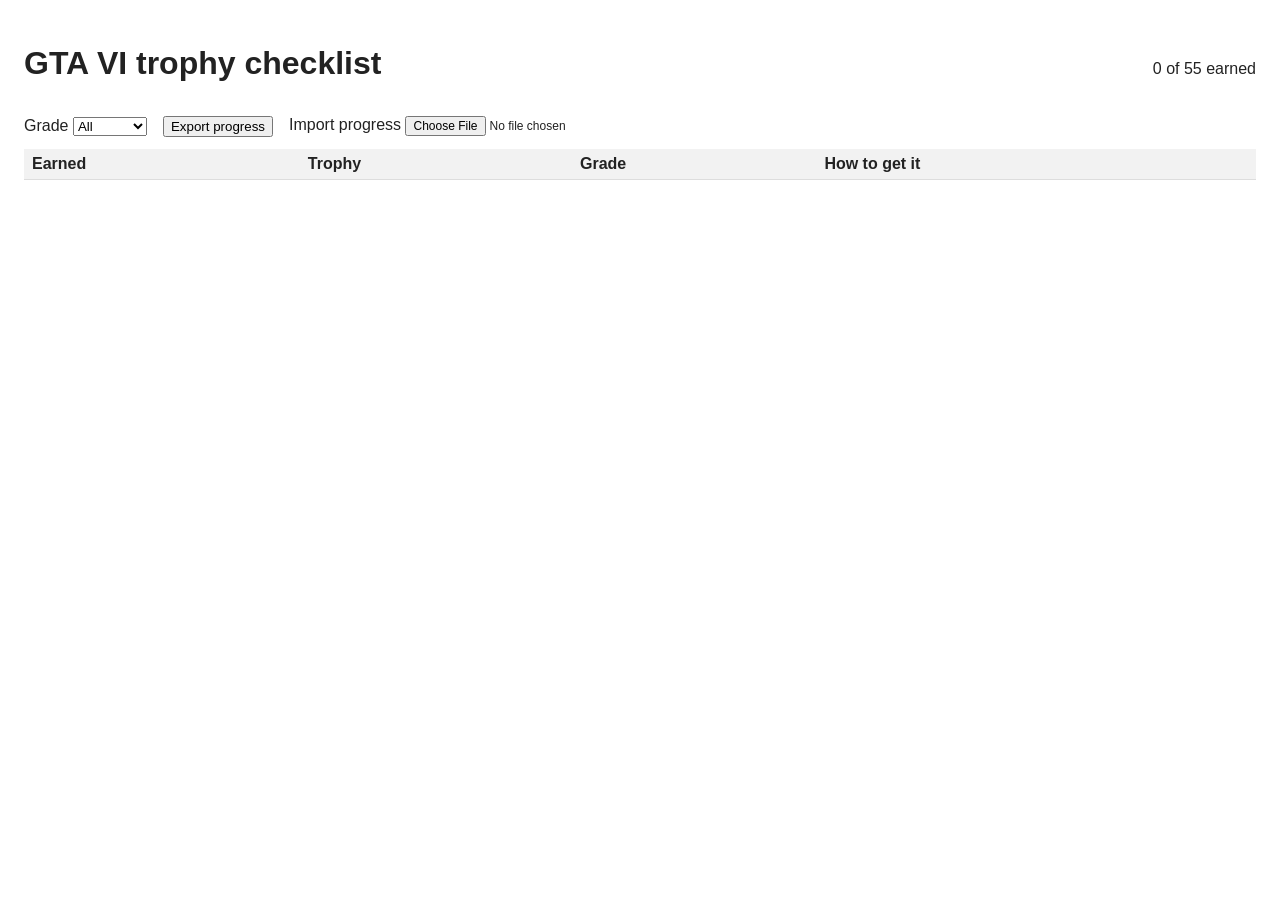
==== app/index.html @ 631aa889 "starter from kit" ====
<!doctype html>
<html lang="en">
<head>
<meta charset="utf-8">
<meta name="viewport" content="width=device-width, initial-scale=1">
<title>GTA VI trophy checklist</title>
<link rel="stylesheet" href="style.css">
</head>
<body>
<header>
  <h1>GTA VI trophy checklist</h1>
  <p id="progress">0 of 55 earned</p>
</header>
<div class="controls">
  <label>Grade <select id="grade"><option value="all">All</option><option value="platinum">Platinum</option><option value="gold">Gold</option><option value="silver">Silver</option><option value="bronze">Bronze</option></select></label>
  <button id="export" type="button">Export progress</button>
  <label class="import">Import progress <input id="import" type="file" accept="application/json"></label>
</div>
<table>
  <thead><tr><th>Earned</th><th>Trophy</th><th>Grade</th><th>How to get it</th></tr></thead>
  <tbody id="rows"></tbody>
</table>
<script type="module" src="app.js"></script>
</body>
</html>
---- app/style.css ----
body { font-family: Arial, sans-serif; margin: 24px; color: #222; }
header { display: flex; justify-content: space-between; align-items: baseline; }
.controls { display: flex; gap: 16px; margin: 12px 0; align-items: center; }
.import input { font-size: 12px; }
table { border-collapse: collapse; width: 100%; }
th, td { border-bottom: 1px solid #ddd; padding: 6px 8px; text-align: left; vertical-align: top; white-space: pre-line; }
th { background: #f2f2f2; }
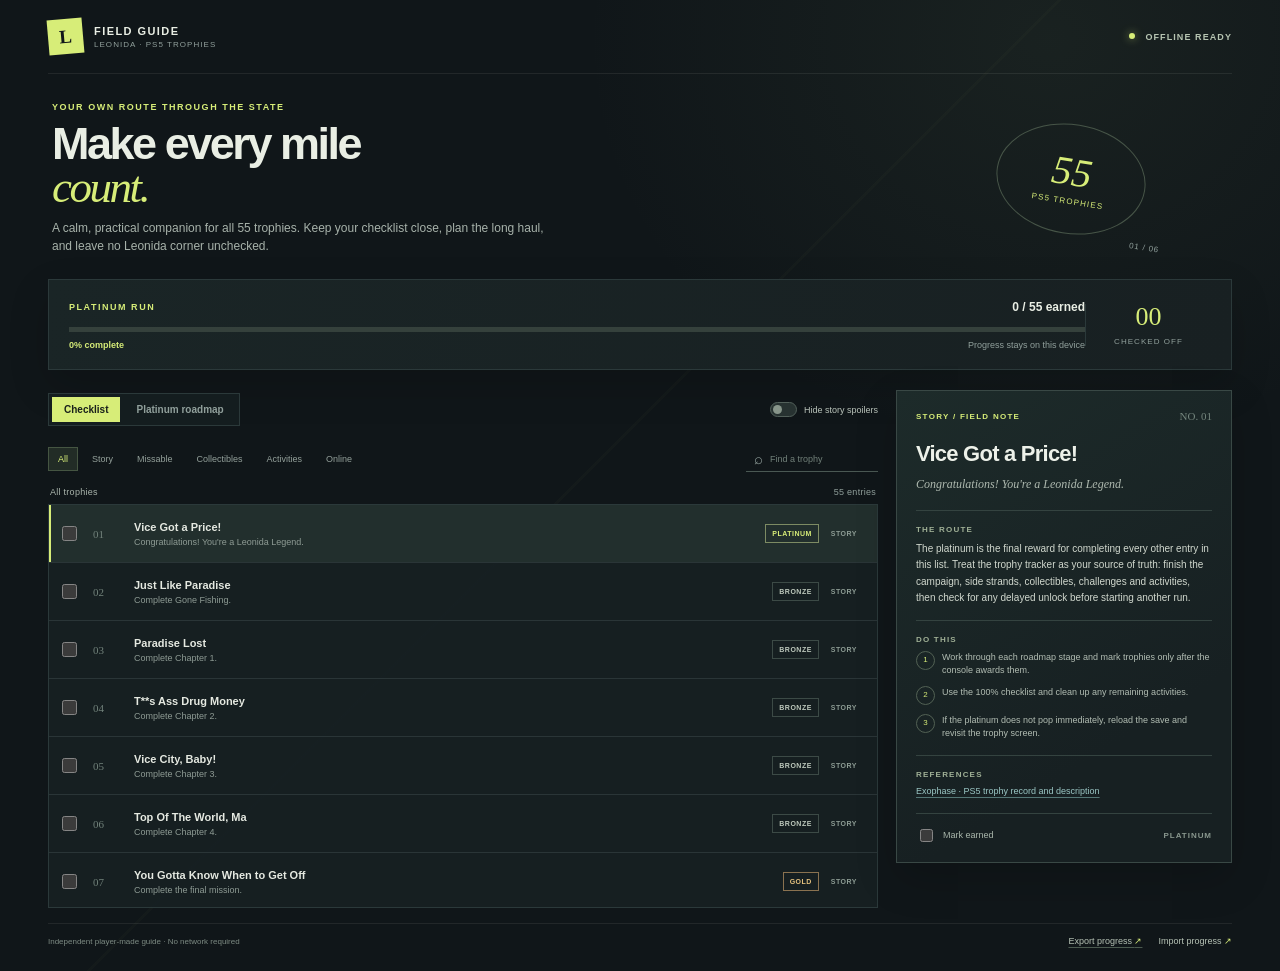
==== commit d86f01b9: "Build offline GTA VI trophy guide and tracker" ====
--- a/app/index.html
+++ b/app/index.html
@@ -1,25 +1,78 @@
 <!doctype html>
 <html lang="en">
 <head>
-<meta charset="utf-8">
-<meta name="viewport" content="width=device-width, initial-scale=1">
-<title>GTA VI trophy checklist</title>
-<link rel="stylesheet" href="style.css">
+  <meta charset="utf-8">
+  <meta name="viewport" content="width=device-width, initial-scale=1">
+  <meta name="theme-color" content="#101619">
+  <title>Leonida Field Guide | GTA VI Trophies</title>
+  <link rel="stylesheet" href="style.css">
 </head>
 <body>
-<header>
-  <h1>GTA VI trophy checklist</h1>
-  <p id="progress">0 of 55 earned</p>
-</header>
-<div class="controls">
-  <label>Grade <select id="grade"><option value="all">All</option><option value="platinum">Platinum</option><option value="gold">Gold</option><option value="silver">Silver</option><option value="bronze">Bronze</option></select></label>
-  <button id="export" type="button">Export progress</button>
-  <label class="import">Import progress <input id="import" type="file" accept="application/json"></label>
-</div>
-<table>
-  <thead><tr><th>Earned</th><th>Trophy</th><th>Grade</th><th>How to get it</th></tr></thead>
-  <tbody id="rows"></tbody>
-</table>
-<script type="module" src="app.js"></script>
+  <div class="page-shell">
+    <header class="masthead">
+      <a class="wordmark" href="./" aria-label="Leonida Field Guide home">
+        <span class="mark" aria-hidden="true">L</span>
+        <span><strong>FIELD GUIDE</strong><small>LEONIDA · PS5 TROPHIES</small></span>
+      </a>
+      <div class="offline-tag"><span></span> OFFLINE READY</div>
+    </header>
+
+    <main>
+      <section class="intro">
+        <div>
+          <p class="eyebrow">YOUR OWN ROUTE THROUGH THE STATE</p>
+          <h1>Make every mile<br><em>count.</em></h1>
+          <p class="intro-copy">A calm, practical companion for all 55 trophies. Keep your checklist close, plan the long haul, and leave no Leonida corner unchecked.</p>
+        </div>
+        <div class="intro-stamp" aria-hidden="true"><span>55</span><small>PS5 TROPHIES</small><i>01 / 06</i></div>
+      </section>
+
+      <section class="progress-card" aria-label="Trophy progress">
+        <div class="progress-copy">
+          <div class="progress-heading"><span class="eyebrow">PLATINUM RUN</span><span id="progress-label">0 / 55 earned</span></div>
+          <div class="progress-track" role="progressbar" aria-label="Trophies earned" aria-valuemin="0" aria-valuemax="55" aria-valuenow="0"><span id="progress-fill"></span></div>
+          <div class="progress-foot"><span id="progress-percent">0% complete</span><span>Progress stays on this device</span></div>
+        </div>
+        <div class="progress-emblem"><span id="earned-count">00</span><small>CHECKED OFF</small></div>
+      </section>
+
+      <section class="workspace" aria-label="Trophy guide">
+        <div class="guide-column">
+          <div class="view-bar">
+            <div class="view-switch" role="tablist" aria-label="Guide view">
+              <button id="checklist-view" class="view-button active" type="button" role="tab" aria-selected="true">Checklist</button>
+              <button id="roadmap-view" class="view-button" type="button" role="tab" aria-selected="false">Platinum roadmap</button>
+            </div>
+            <label class="spoiler-toggle"><input id="spoiler-toggle" type="checkbox"><span class="switch"></span><span>Hide story spoilers</span></label>
+          </div>
+
+          <div id="checklist-pane">
+            <div class="filter-row">
+              <div id="filter-tabs" class="filter-tabs" role="group" aria-label="Filter trophies"></div>
+              <label class="search-box"><span aria-hidden="true">⌕</span><input id="search" type="search" placeholder="Find a trophy" aria-label="Search trophies"></label>
+            </div>
+            <div class="list-meta"><span id="list-title">All trophies</span><span id="list-count">55 entries</span></div>
+            <div id="trophy-list" class="trophy-list" aria-live="polite"></div>
+          </div>
+          <div id="roadmap-pane" hidden></div>
+        </div>
+
+        <aside id="detail-panel" class="detail-panel" aria-live="polite"></aside>
+      </section>
+
+      <footer class="page-footer">
+        <span>Independent player-made guide · No network required</span>
+        <div class="data-actions">
+          <button id="export-button" class="text-button" type="button">Export progress <span aria-hidden="true">↗</span></button>
+          <label class="text-button import-button">Import progress <span aria-hidden="true">↗</span><input id="import-input" type="file" accept="application/json,.json"></label>
+        </div>
+      </footer>
+      <p id="status-message" class="status-message" role="status" aria-live="polite"></p>
+    </main>
+  </div>
+  <script src="data/trophies.js"></script>
+  <script src="store.js"></script>
+  <script src="ui.js"></script>
+  <script src="app.js"></script>
 </body>
 </html>
--- a/app/style.css
+++ b/app/style.css
@@ -1,7 +1,200 @@
-body { font-family: Arial, sans-serif; margin: 24px; color: #222; }
-header { display: flex; justify-content: space-between; align-items: baseline; }
-.controls { display: flex; gap: 16px; margin: 12px 0; align-items: center; }
-.import input { font-size: 12px; }
-table { border-collapse: collapse; width: 100%; }
-th, td { border-bottom: 1px solid #ddd; padding: 6px 8px; text-align: left; vertical-align: top; white-space: pre-line; }
-th { background: #f2f2f2; }
+@charset "UTF-8";
+:root {
+  color-scheme: dark;
+  --night: #101619;
+  --panel: #182124;
+  --panel-raised: #1d292b;
+  --line: #2b393a;
+  --muted: #91a09c;
+  --paper: #e9eee4;
+  --lime: #d7ed78;
+  --lime-dark: #9eb44e;
+  --orange: #e29b6c;
+  --blue: #9bc7c5;
+  --shadow: 0 16px 40px rgb(0 0 0 / 16%);
+  font-family: "Trebuchet MS", "Segoe UI", sans-serif;
+}
+
+* { box-sizing: border-box; }
+body {
+  margin: 0;
+  min-width: 320px;
+  background:
+    radial-gradient(ellipse at 82% 4%, rgb(101 127 92 / 11%), transparent 29rem),
+    linear-gradient(135deg, transparent 0 47%, rgb(221 237 120 / 2%) 47% 47.15%, transparent 47.15%),
+    var(--night);
+  color: var(--paper);
+  font-size: 14px;
+}
+button, input { font: inherit; }
+button { color: inherit; }
+button:focus-visible, input:focus-visible, a:focus-visible { outline: 2px solid var(--lime); outline-offset: 3px; }
+.page-shell { width: min(1184px, calc(100% - 64px)); margin: 0 auto; }
+.masthead { height: 74px; display: flex; justify-content: space-between; align-items: center; border-bottom: 1px solid rgb(233 238 228 / 8%); }
+.wordmark { display: flex; align-items: center; gap: 11px; color: var(--paper); text-decoration: none; }
+.mark { width: 35px; height: 35px; display: grid; place-items: center; color: var(--night); background: var(--lime); font: 800 19px Georgia, serif; transform: rotate(-5deg); }
+.wordmark strong, .wordmark small { display: block; letter-spacing: .13em; }
+.wordmark strong { font-size: 11px; line-height: 1.4; }
+.wordmark small { color: var(--muted); font-size: 8px; }
+.offline-tag { color: #b7c5b2; letter-spacing: .12em; font-size: 9px; font-weight: 700; }
+.offline-tag span { display: inline-block; width: 6px; height: 6px; margin: 0 7px 1px 0; border-radius: 50%; background: var(--lime); box-shadow: 0 0 9px rgb(215 237 120 / 60%); }
+
+.intro { position: relative; display: flex; align-items: center; justify-content: space-between; min-height: 172px; padding: 28px 4px 24px; overflow: hidden; }
+.eyebrow { margin: 0; color: var(--lime); font-size: 9px; font-weight: 800; letter-spacing: .17em; }
+h1 { margin: 10px 0 7px; font-size: clamp(32px, 4vw, 45px); letter-spacing: -.055em; line-height: .96; font-weight: 650; }
+h1 em { color: var(--lime); font-family: Georgia, serif; font-weight: 400; }
+.intro-copy { max-width: 510px; margin: 10px 0 0; color: #a7b2aa; font-size: 12px; line-height: 1.5; }
+.intro-stamp { display: flex; min-width: 150px; height: 110px; margin-right: 7%; flex-direction: column; justify-content: center; align-items: center; border: 1px solid #465447; border-radius: 50%; transform: rotate(9deg); color: var(--lime); }
+.intro-stamp span { font: italic 40px/1 Georgia, serif; }
+.intro-stamp small { margin-top: 5px; font-size: 8px; letter-spacing: .15em; }
+.intro-stamp i { position: absolute; right: -24px; bottom: -7px; color: var(--muted); font: normal 8px "Trebuchet MS", sans-serif; letter-spacing: .1em; }
+
+.progress-card { display: grid; grid-template-columns: 1fr 126px; align-items: center; min-height: 91px; padding: 15px 20px; border: 1px solid var(--line); background: linear-gradient(105deg, #1a2526, #182022); box-shadow: var(--shadow); }
+.progress-heading, .progress-foot { display: flex; justify-content: space-between; align-items: center; }
+.progress-heading > span:last-child { color: var(--paper); font-size: 12px; font-weight: 700; }
+.progress-track { height: 5px; margin: 13px 0 8px; background: #35413c; overflow: hidden; }
+.progress-track span { display: block; width: 0; height: 100%; background: var(--lime); transition: width .25s ease; }
+.progress-foot { color: var(--muted); font-size: 9px; }
+.progress-foot span:first-child { color: var(--lime); font-weight: 700; }
+.progress-emblem { display: flex; align-items: center; flex-direction: column; border-left: 1px solid var(--line); }
+.progress-emblem span { color: var(--lime); font: 26px/1 Georgia, serif; }
+.progress-emblem small { margin-top: 7px; color: var(--muted); font-size: 8px; letter-spacing: .13em; }
+
+.workspace { display: grid; grid-template-columns: minmax(0, 1fr) 336px; gap: 18px; margin-top: 20px; }
+.guide-column { min-width: 0; }
+.view-bar { display: flex; justify-content: space-between; align-items: center; min-height: 39px; margin-bottom: 12px; }
+.view-switch { display: flex; gap: 4px; padding: 3px; border: 1px solid var(--line); background: #141d1f; }
+.view-button { border: 0; background: transparent; padding: 7px 12px; color: var(--muted); cursor: pointer; font-size: 10px; font-weight: 700; }
+.view-button.active { background: var(--lime); color: #19201b; }
+.spoiler-toggle { display: flex; align-items: center; gap: 7px; color: #bac4bb; font-size: 9px; cursor: pointer; white-space: nowrap; }
+.spoiler-toggle input { position: absolute; opacity: 0; pointer-events: none; }
+.switch { position: relative; width: 27px; height: 15px; border: 1px solid #52605a; border-radius: 12px; background: #273231; transition: .15s ease; }
+.switch::after { position: absolute; top: 2px; left: 2px; width: 9px; height: 9px; border-radius: 50%; background: #87958a; content: ""; transition: .15s ease; }
+.spoiler-toggle input:checked + .switch { background: #55672c; border-color: var(--lime-dark); }
+.spoiler-toggle input:checked + .switch::after { left: 14px; background: var(--lime); }
+.spoiler-toggle input:focus-visible + .switch { outline: 2px solid var(--lime); outline-offset: 3px; }
+
+.filter-row { display: flex; justify-content: space-between; align-items: center; gap: 9px; min-height: 36px; }
+.filter-tabs { display: flex; flex-wrap: wrap; gap: 4px; }
+.filter-button { padding: 6px 9px; border: 1px solid transparent; background: transparent; color: #94a19b; cursor: pointer; font-size: 9px; }
+.filter-button:hover { color: var(--paper); }
+.filter-button.active { border-color: #455542; background: #222c26; color: var(--lime); }
+.search-box { display: flex; align-items: center; gap: 5px; min-width: 124px; padding: 5px 8px; border-bottom: 1px solid #4a5853; color: var(--muted); }
+.search-box > span { font-size: 15px; line-height: 1; }
+.search-box input { width: 102px; border: 0; outline: 0; background: transparent; color: var(--paper); font-size: 9px; }
+.search-box input::placeholder { color: #718079; }
+.list-meta { display: flex; justify-content: space-between; padding: 10px 2px 7px; color: #aab5ac; font-size: 9px; letter-spacing: .03em; }
+.list-meta span:last-child { color: var(--muted); }
+.trophy-list { max-height: 404px; overflow: auto; border: 1px solid var(--line); background: rgb(24 33 36 / 83%); scrollbar-color: #495c4e #182124; scrollbar-width: thin; }
+.trophy-row { display: grid; grid-template-columns: 21px 31px minmax(0, 1fr) auto; gap: 10px; align-items: center; min-height: 58px; padding: 8px 13px; border-bottom: 1px solid #2a3537; cursor: pointer; transition: background .12s; }
+.trophy-row:last-child { border-bottom: 0; }
+.trophy-row:hover, .trophy-row.selected { background: #222f2d; }
+.trophy-row.selected { box-shadow: inset 2px 0 var(--lime); }
+.earn-check { width: 15px; height: 15px; margin: 0; accent-color: var(--lime); cursor: pointer; }
+.trophy-number { color: #71817a; font: 11px Georgia, serif; }
+.trophy-copy { min-width: 0; }
+.trophy-name { display: block; overflow: hidden; color: #e5e9e1; font-size: 11px; font-weight: 700; text-overflow: ellipsis; white-space: nowrap; }
+.trophy-description { display: block; overflow: hidden; margin-top: 4px; color: #8e9b94; font-size: 9px; text-overflow: ellipsis; white-space: nowrap; }
+.row-tags { display: flex; align-items: center; gap: 5px; }
+.grade-tag, .kind-tag, .missable-tag { display: inline-flex; align-items: center; min-height: 19px; padding: 3px 6px; border: 1px solid #3c4a46; color: #bec9bd; font-size: 7px; font-weight: 800; letter-spacing: .07em; text-transform: uppercase; }
+.grade-tag.platinum { border-color: #7d8b63; color: var(--lime); }
+.grade-tag.gold { border-color: #8a7250; color: #e4c17e; }
+.grade-tag.silver { border-color: #657b7a; color: #b2d0cb; }
+.kind-tag { border-color: transparent; color: #8d9c94; }
+.missable-tag { border-color: #805c49; color: var(--orange); }
+.empty-state { padding: 35px 20px; color: var(--muted); text-align: center; font-size: 11px; }
+
+.detail-panel { align-self: start; min-height: 455px; padding: 19px 19px 17px; border: 1px solid #394845; background: linear-gradient(148deg, #1d2b2a, #172022 72%); box-shadow: var(--shadow); }
+.detail-kicker { display: flex; justify-content: space-between; align-items: center; color: var(--lime); font-size: 8px; font-weight: 800; letter-spacing: .16em; }
+.detail-id { color: #75867e; font: 11px Georgia, serif; letter-spacing: 0; }
+.detail-panel h2 { margin: 20px 0 8px; color: #edf1e9; font-size: 22px; line-height: 1.13; letter-spacing: -.035em; }
+.detail-desc { margin: 0 0 17px; color: #aeb9af; font: italic 12px/1.5 Georgia, serif; }
+.detail-divider { height: 1px; margin: 14px 0; background: #344340; }
+.detail-label { margin: 0 0 7px; color: #a0b096; font-size: 8px; font-weight: 800; letter-spacing: .15em; text-transform: uppercase; }
+.detail-guide { margin: 0; color: #d1d8ce; font-size: 10px; line-height: 1.62; }
+.detail-steps { display: grid; gap: 8px; margin: 0; padding: 0; list-style: none; counter-reset: step; }
+.detail-steps li { position: relative; min-height: 20px; padding-left: 26px; color: #b2bdb3; font-size: 9px; line-height: 1.5; counter-increment: step; }
+.detail-steps li::before { position: absolute; left: 0; top: 0; display: grid; width: 17px; height: 17px; place-items: center; border: 1px solid #526154; border-radius: 50%; color: var(--lime); content: counter(step); font-size: 8px; }
+.missable-note { margin: 12px 0 0; padding: 9px 10px; border-left: 2px solid var(--orange); background: rgb(226 155 108 / 8%); color: #d6b7a2; font-size: 9px; line-height: 1.5; }
+.source-list { display: flex; flex-wrap: wrap; gap: 6px; margin-top: 7px; }
+.source-link { color: var(--blue); font-size: 9px; text-decoration-color: #557776; text-underline-offset: 3px; }
+.source-link:hover { color: var(--lime); }
+.detail-actions { display: flex; align-items: center; justify-content: space-between; margin-top: 17px; padding-top: 12px; border-top: 1px solid #344340; }
+.detail-earned { display: flex; align-items: center; gap: 7px; color: #abb8ad; font-size: 9px; cursor: pointer; }
+.detail-earned input { accent-color: var(--lime); }
+.detail-grade { color: #89978e; font-size: 8px; font-weight: 800; letter-spacing: .12em; text-transform: uppercase; }
+.detail-empty { display: flex; min-height: 405px; flex-direction: column; justify-content: center; color: var(--muted); }
+.detail-empty .detail-kicker { color: var(--lime); }
+.detail-empty strong { margin-top: 17px; color: var(--paper); font: 22px Georgia, serif; }
+.detail-empty p { max-width: 240px; font-size: 10px; line-height: 1.6; }
+
+.roadmap { display: grid; gap: 9px; max-height: 481px; overflow: auto; padding-right: 3px; scrollbar-color: #495c4e #182124; scrollbar-width: thin; }
+.roadmap-intro { margin: 1px 0 6px; color: #a7b2aa; font-size: 10px; line-height: 1.5; }
+.roadmap-watch { display: flex; flex-wrap: wrap; align-items: center; gap: 5px; margin-bottom: 5px; padding: 8px; border: 1px solid #6d5947; background: rgb(226 155 108 / 5%); }
+.roadmap-watch .detail-label { width: 100%; margin-bottom: 1px; color: var(--orange); }
+.watch-chip { padding: 4px 6px; border: 1px solid #725b49; background: #282724; color: #dfb394; cursor: pointer; font-size: 7px; }
+.watch-chip:hover { border-color: var(--orange); }
+.stage-card { border: 1px solid var(--line); background: rgb(24 33 36 / 83%); }
+.stage-head { display: grid; grid-template-columns: 35px minmax(0, 1fr) auto; gap: 10px; align-items: center; padding: 11px 12px; }
+.stage-number { display: grid; width: 31px; height: 31px; place-items: center; border: 1px solid #53634f; border-radius: 50%; color: var(--lime); font: 13px Georgia, serif; }
+.stage-title { margin: 0; color: #e5e9e1; font-size: 11px; }
+.stage-caption { margin: 4px 0 0; color: #8e9b94; font-size: 9px; }
+.stage-count { color: var(--muted); font-size: 8px; white-space: nowrap; }
+.stage-trophies { display: grid; grid-template-columns: repeat(2, minmax(0, 1fr)); gap: 5px; padding: 0 12px 12px 57px; }
+.stage-chip { display: flex; min-width: 0; align-items: center; gap: 6px; padding: 6px 7px; border: 1px solid #34413d; background: #1b2525; color: #bdc8be; text-align: left; cursor: pointer; }
+.stage-chip:hover { border-color: #657854; }
+.stage-chip span:first-child { color: #73847b; font: 9px Georgia, serif; }
+.stage-chip strong { overflow: hidden; flex: 1; font-size: 8px; text-overflow: ellipsis; white-space: nowrap; }
+.stage-chip .missable-tag { flex: 0 0 auto; min-height: 15px; padding: 2px 4px; font-size: 6px; }
+.stage-warning { padding: 0 12px 10px 57px; color: var(--orange); font-size: 8px; }
+
+.page-footer { display: flex; justify-content: space-between; align-items: center; margin: 15px 0 25px; padding-top: 12px; border-top: 1px solid rgb(233 238 228 / 8%); color: #7d8b83; font-size: 8px; }
+.data-actions { display: flex; gap: 16px; }
+.text-button { padding: 0; border: 0; background: transparent; color: #b6c2b5; cursor: pointer; font-size: 9px; text-decoration: underline; text-decoration-color: #4b5a50; text-underline-offset: 3px; }
+.text-button span { color: var(--lime); }
+.import-button { position: relative; overflow: hidden; }
+.import-button input { position: absolute; inset: 0; opacity: 0; cursor: pointer; }
+.status-message { position: fixed; right: 20px; bottom: 17px; max-width: 350px; margin: 0; padding: 10px 13px; border: 1px solid #647c50; background: #202c24; color: var(--paper); font-size: 10px; opacity: 0; pointer-events: none; transform: translateY(8px); transition: .2s ease; }
+.status-message.visible { opacity: 1; transform: translateY(0); }
+body.guide-focus .page-shell { width: min(940px, calc(100% - 64px)); }
+body.guide-focus .intro, body.guide-focus .progress-card, body.guide-focus .page-footer { display: none; }
+body.guide-focus .workspace { grid-template-columns: minmax(0, 1fr); margin-top: 20px; }
+body.guide-focus .view-bar { margin-bottom: 12px; }
+body.guide-focus .detail-panel { min-height: 0; }
+
+@media (max-width: 980px) {
+  .page-shell { width: min(100% - 36px, 780px); }
+  .workspace { grid-template-columns: minmax(0, 1fr) 290px; gap: 12px; }
+  .row-tags .kind-tag { display: none; }
+  .stage-trophies { grid-template-columns: 1fr; }
+}
+@media (max-width: 720px) {
+  .page-shell { width: calc(100% - 28px); }
+  .masthead { height: 62px; }
+  .intro { min-height: 157px; }
+  .intro-stamp { min-width: 98px; height: 92px; margin-right: 3px; }
+  .intro-stamp span { font-size: 31px; }
+  .intro-copy { max-width: 400px; padding-right: 8px; }
+  .workspace { grid-template-columns: 1fr; }
+  .detail-panel { min-height: initial; }
+  .detail-empty { min-height: 190px; }
+  .trophy-list { max-height: 480px; }
+  .roadmap { max-height: none; }
+  body.guide-focus .page-shell { width: calc(100% - 28px); }
+}
+@media (max-width: 460px) {
+  .intro-stamp { display: none; }
+  .view-bar { align-items: flex-start; }
+  .view-button { padding: 7px 9px; }
+  .spoiler-toggle { margin-top: 5px; }
+  .filter-row { align-items: flex-start; flex-direction: column; }
+  .filter-tabs { gap: 2px; }
+  .filter-button { padding: 6px 7px; }
+  .search-box { align-self: stretch; }
+  .search-box input { width: 100%; }
+  .row-tags .grade-tag { display: none; }
+  .trophy-row { grid-template-columns: 18px 22px minmax(0, 1fr) auto; gap: 7px; padding-inline: 8px; }
+  .page-footer { align-items: flex-start; flex-direction: column; gap: 10px; }
+  .stage-trophies { padding-left: 12px; }
+  .stage-warning { padding-left: 12px; }
+}
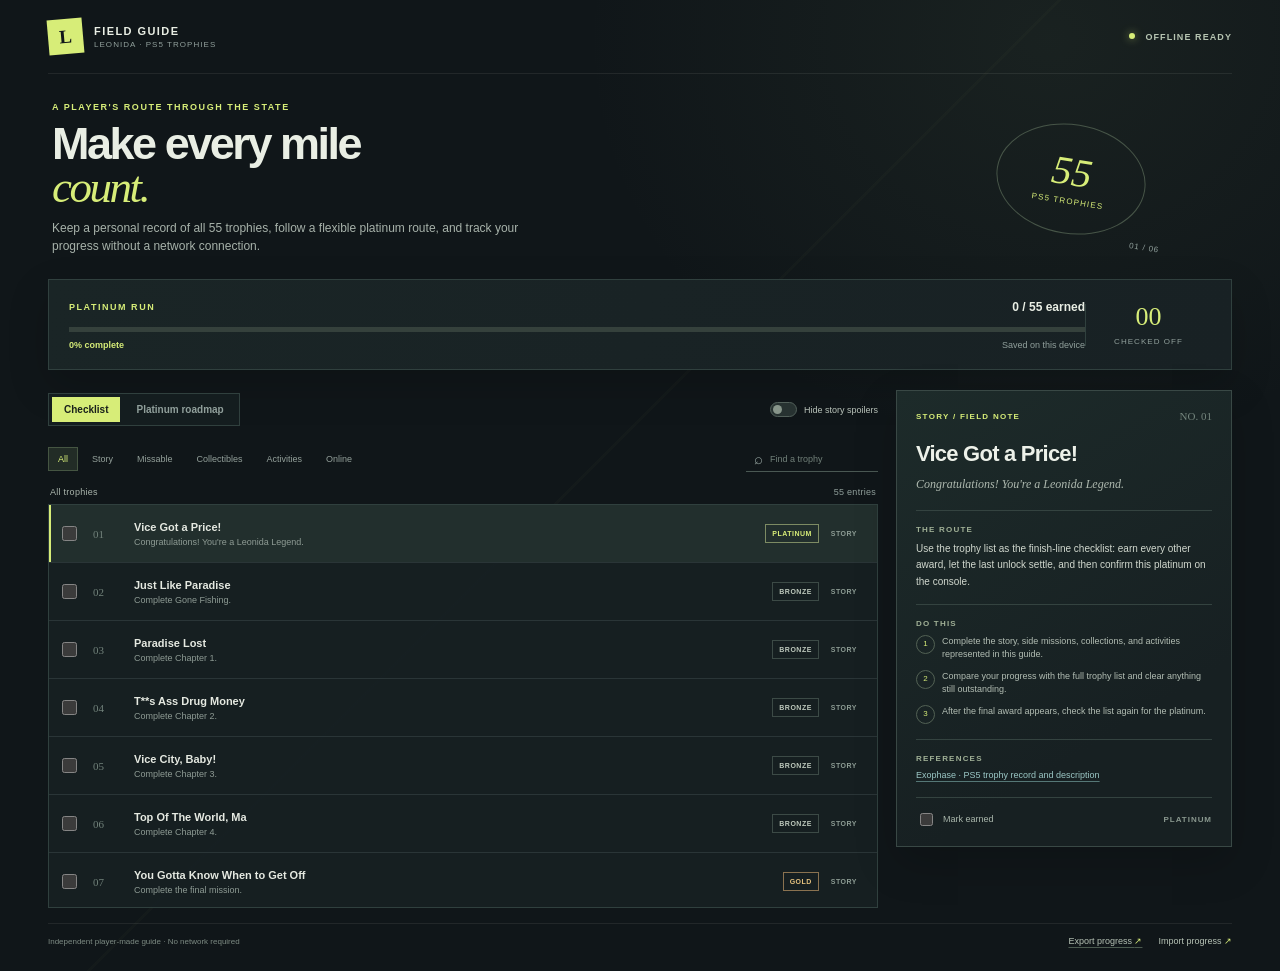
==== commit 8788478a: "Rewrite GTA VI trophy guide entry Co-authored-by: Copilot <223556219+Copilot@users.noreply.github.co" ====
--- a/app/index.html
+++ b/app/index.html
@@ -1,78 +1,79 @@
 <!doctype html>
 <html lang="en">
-<head>
-  <meta charset="utf-8">
-  <meta name="viewport" content="width=device-width, initial-scale=1">
-  <meta name="theme-color" content="#101619">
-  <title>Leonida Field Guide | GTA VI Trophies</title>
-  <link rel="stylesheet" href="style.css">
-</head>
-<body>
-  <div class="page-shell">
-    <header class="masthead">
-      <a class="wordmark" href="./" aria-label="Leonida Field Guide home">
-        <span class="mark" aria-hidden="true">L</span>
-        <span><strong>FIELD GUIDE</strong><small>LEONIDA · PS5 TROPHIES</small></span>
-      </a>
-      <div class="offline-tag"><span></span> OFFLINE READY</div>
-    </header>
+  <head>
+    <meta charset="utf-8">
+    <meta name="viewport" content="width=device-width, initial-scale=1">
+    <meta name="theme-color" content="#101619">
+    <meta name="description" content="An offline checklist and platinum roadmap for the Grand Theft Auto VI PS5 trophies.">
+    <title>Leonida Field Guide | GTA VI Trophies</title>
+    <link rel="stylesheet" href="style.css">
+  </head>
+  <body>
+    <div class="page-shell">
+      <header class="masthead">
+        <a class="wordmark" href="./" aria-label="Leonida Field Guide home">
+          <span class="mark" aria-hidden="true">L</span>
+          <span><strong>FIELD GUIDE</strong><small>LEONIDA · PS5 TROPHIES</small></span>
+        </a>
+        <div class="offline-tag"><span aria-hidden="true"></span> OFFLINE READY</div>
+      </header>
 
-    <main>
-      <section class="intro">
-        <div>
-          <p class="eyebrow">YOUR OWN ROUTE THROUGH THE STATE</p>
-          <h1>Make every mile<br><em>count.</em></h1>
-          <p class="intro-copy">A calm, practical companion for all 55 trophies. Keep your checklist close, plan the long haul, and leave no Leonida corner unchecked.</p>
-        </div>
-        <div class="intro-stamp" aria-hidden="true"><span>55</span><small>PS5 TROPHIES</small><i>01 / 06</i></div>
-      </section>
+      <main>
+        <section class="intro" aria-labelledby="page-title">
+          <div>
+            <p class="eyebrow">A PLAYER'S ROUTE THROUGH THE STATE</p>
+            <h1 id="page-title">Make every mile<br><em>count.</em></h1>
+            <p class="intro-copy">Keep a personal record of all 55 trophies, follow a flexible platinum route, and track your progress without a network connection.</p>
+          </div>
+          <div class="intro-stamp" aria-hidden="true"><span>55</span><small>PS5 TROPHIES</small><i>01 / 06</i></div>
+        </section>
 
-      <section class="progress-card" aria-label="Trophy progress">
-        <div class="progress-copy">
-          <div class="progress-heading"><span class="eyebrow">PLATINUM RUN</span><span id="progress-label">0 / 55 earned</span></div>
-          <div class="progress-track" role="progressbar" aria-label="Trophies earned" aria-valuemin="0" aria-valuemax="55" aria-valuenow="0"><span id="progress-fill"></span></div>
-          <div class="progress-foot"><span id="progress-percent">0% complete</span><span>Progress stays on this device</span></div>
-        </div>
-        <div class="progress-emblem"><span id="earned-count">00</span><small>CHECKED OFF</small></div>
-      </section>
+        <section class="progress-card" aria-label="Trophy progress">
+          <div class="progress-copy">
+            <div class="progress-heading"><span class="eyebrow">PLATINUM RUN</span><span id="progress-label">0 / 55 earned</span></div>
+            <div class="progress-track" role="progressbar" aria-label="Trophies earned" aria-valuemin="0" aria-valuemax="55" aria-valuenow="0"><span id="progress-fill"></span></div>
+            <div class="progress-foot"><span id="progress-percent">0% complete</span><span>Saved on this device</span></div>
+          </div>
+          <div class="progress-emblem"><span id="earned-count">00</span><small>CHECKED OFF</small></div>
+        </section>
 
-      <section class="workspace" aria-label="Trophy guide">
-        <div class="guide-column">
-          <div class="view-bar">
-            <div class="view-switch" role="tablist" aria-label="Guide view">
-              <button id="checklist-view" class="view-button active" type="button" role="tab" aria-selected="true">Checklist</button>
-              <button id="roadmap-view" class="view-button" type="button" role="tab" aria-selected="false">Platinum roadmap</button>
+        <section class="workspace" aria-label="Trophy guide">
+          <div class="guide-column">
+            <div class="view-bar">
+              <div class="view-switch" role="tablist" aria-label="Guide view">
+                <button id="checklist-view" class="view-button active" type="button" role="tab" aria-selected="true">Checklist</button>
+                <button id="roadmap-view" class="view-button" type="button" role="tab" aria-selected="false">Platinum roadmap</button>
+              </div>
+              <label class="spoiler-toggle"><input id="spoiler-toggle" type="checkbox"><span class="switch" aria-hidden="true"></span><span>Hide story spoilers</span></label>
             </div>
-            <label class="spoiler-toggle"><input id="spoiler-toggle" type="checkbox"><span class="switch"></span><span>Hide story spoilers</span></label>
+
+            <div id="checklist-pane">
+              <div class="filter-row">
+                <div id="filter-tabs" class="filter-tabs" role="group" aria-label="Filter trophies"></div>
+                <label class="search-box"><span aria-hidden="true">⌕</span><input id="search" type="search" placeholder="Find a trophy" aria-label="Search trophies"></label>
+              </div>
+              <div class="list-meta"><span id="list-title">All trophies</span><span id="list-count">55 entries</span></div>
+              <div id="trophy-list" class="trophy-list" aria-live="polite"></div>
+            </div>
+            <div id="roadmap-pane" hidden></div>
           </div>
 
-          <div id="checklist-pane">
-            <div class="filter-row">
-              <div id="filter-tabs" class="filter-tabs" role="group" aria-label="Filter trophies"></div>
-              <label class="search-box"><span aria-hidden="true">⌕</span><input id="search" type="search" placeholder="Find a trophy" aria-label="Search trophies"></label>
-            </div>
-            <div class="list-meta"><span id="list-title">All trophies</span><span id="list-count">55 entries</span></div>
-            <div id="trophy-list" class="trophy-list" aria-live="polite"></div>
+          <aside id="detail-panel" class="detail-panel" aria-live="polite"></aside>
+        </section>
+
+        <footer class="page-footer">
+          <span>Independent player-made guide · No network required</span>
+          <div class="data-actions">
+            <button id="export-button" class="text-button" type="button">Export progress <span aria-hidden="true">↗</span></button>
+            <label class="text-button import-button">Import progress <span aria-hidden="true">↗</span><input id="import-input" type="file" accept="application/json,.json"></label>
           </div>
-          <div id="roadmap-pane" hidden></div>
-        </div>
-
-        <aside id="detail-panel" class="detail-panel" aria-live="polite"></aside>
-      </section>
-
-      <footer class="page-footer">
-        <span>Independent player-made guide · No network required</span>
-        <div class="data-actions">
-          <button id="export-button" class="text-button" type="button">Export progress <span aria-hidden="true">↗</span></button>
-          <label class="text-button import-button">Import progress <span aria-hidden="true">↗</span><input id="import-input" type="file" accept="application/json,.json"></label>
-        </div>
-      </footer>
-      <p id="status-message" class="status-message" role="status" aria-live="polite"></p>
-    </main>
-  </div>
-  <script src="data/trophies.js"></script>
-  <script src="store.js"></script>
-  <script src="ui.js"></script>
-  <script src="app.js"></script>
-</body>
+        </footer>
+        <p id="status-message" class="status-message" role="status" aria-live="polite"></p>
+      </main>
+    </div>
+    <script src="data/trophies.js"></script>
+    <script src="store.js"></script>
+    <script src="ui.js"></script>
+    <script src="app.js"></script>
+  </body>
 </html>
--- a/app/style.css
+++ b/app/style.css
@@ -1,160 +1,167 @@
 @charset "UTF-8";
+
 :root {
   color-scheme: dark;
-  --night: #101619;
-  --panel: #182124;
-  --panel-raised: #1d292b;
-  --line: #2b393a;
+  --ink: #101619;
+  --surface: #182124;
+  --surface-hi: #202b2b;
+  --stroke: #30403e;
   --muted: #91a09c;
-  --paper: #e9eee4;
-  --lime: #d7ed78;
-  --lime-dark: #9eb44e;
-  --orange: #e29b6c;
-  --blue: #9bc7c5;
-  --shadow: 0 16px 40px rgb(0 0 0 / 16%);
+  --text: #e9eee4;
+  --acid: #d7ed78;
+  --amber: #e29b6c;
+  --ice: #9bc7c5;
+  --depth: 0 16px 40px rgb(0 0 0 / 17%);
   font-family: "Trebuchet MS", "Segoe UI", sans-serif;
 }
 
 * { box-sizing: border-box; }
 body {
+  min-width: 320px;
   margin: 0;
-  min-width: 320px;
+  color: var(--text);
   background:
     radial-gradient(ellipse at 82% 4%, rgb(101 127 92 / 11%), transparent 29rem),
     linear-gradient(135deg, transparent 0 47%, rgb(221 237 120 / 2%) 47% 47.15%, transparent 47.15%),
-    var(--night);
-  color: var(--paper);
+    var(--ink);
   font-size: 14px;
 }
 button, input { font: inherit; }
 button { color: inherit; }
-button:focus-visible, input:focus-visible, a:focus-visible { outline: 2px solid var(--lime); outline-offset: 3px; }
+button:focus-visible, input:focus-visible, a:focus-visible { outline: 2px solid var(--acid); outline-offset: 3px; }
 .page-shell { width: min(1184px, calc(100% - 64px)); margin: 0 auto; }
-.masthead { height: 74px; display: flex; justify-content: space-between; align-items: center; border-bottom: 1px solid rgb(233 238 228 / 8%); }
-.wordmark { display: flex; align-items: center; gap: 11px; color: var(--paper); text-decoration: none; }
-.mark { width: 35px; height: 35px; display: grid; place-items: center; color: var(--night); background: var(--lime); font: 800 19px Georgia, serif; transform: rotate(-5deg); }
+
+.masthead {
+  height: 74px;
+  display: flex;
+  align-items: center;
+  justify-content: space-between;
+  border-bottom: 1px solid rgb(233 238 228 / 8%);
+}
+.wordmark { display: flex; align-items: center; gap: 11px; color: var(--text); text-decoration: none; }
+.mark { width: 35px; height: 35px; display: grid; place-items: center; color: var(--ink); background: var(--acid); font: 800 19px Georgia, serif; transform: rotate(-5deg); }
 .wordmark strong, .wordmark small { display: block; letter-spacing: .13em; }
 .wordmark strong { font-size: 11px; line-height: 1.4; }
 .wordmark small { color: var(--muted); font-size: 8px; }
-.offline-tag { color: #b7c5b2; letter-spacing: .12em; font-size: 9px; font-weight: 700; }
-.offline-tag span { display: inline-block; width: 6px; height: 6px; margin: 0 7px 1px 0; border-radius: 50%; background: var(--lime); box-shadow: 0 0 9px rgb(215 237 120 / 60%); }
-
-.intro { position: relative; display: flex; align-items: center; justify-content: space-between; min-height: 172px; padding: 28px 4px 24px; overflow: hidden; }
-.eyebrow { margin: 0; color: var(--lime); font-size: 9px; font-weight: 800; letter-spacing: .17em; }
-h1 { margin: 10px 0 7px; font-size: clamp(32px, 4vw, 45px); letter-spacing: -.055em; line-height: .96; font-weight: 650; }
-h1 em { color: var(--lime); font-family: Georgia, serif; font-weight: 400; }
+.offline-tag { color: #b7c5b2; font-size: 9px; font-weight: 700; letter-spacing: .12em; }
+.offline-tag span { display: inline-block; width: 6px; height: 6px; margin: 0 7px 1px 0; border-radius: 50%; background: var(--acid); box-shadow: 0 0 9px rgb(215 237 120 / 60%); }
+
+.intro { min-height: 172px; display: flex; align-items: center; justify-content: space-between; padding: 28px 4px 24px; overflow: hidden; }
+.eyebrow { margin: 0; color: var(--acid); font-size: 9px; font-weight: 800; letter-spacing: .17em; }
+h1 { margin: 10px 0 7px; font-size: clamp(32px, 4vw, 45px); font-weight: 650; letter-spacing: -.055em; line-height: .96; }
+h1 em { color: var(--acid); font-family: Georgia, serif; font-weight: 400; }
 .intro-copy { max-width: 510px; margin: 10px 0 0; color: #a7b2aa; font-size: 12px; line-height: 1.5; }
-.intro-stamp { display: flex; min-width: 150px; height: 110px; margin-right: 7%; flex-direction: column; justify-content: center; align-items: center; border: 1px solid #465447; border-radius: 50%; transform: rotate(9deg); color: var(--lime); }
+.intro-stamp { position: relative; min-width: 150px; height: 110px; margin-right: 7%; display: flex; flex-direction: column; align-items: center; justify-content: center; border: 1px solid #465447; border-radius: 50%; color: var(--acid); transform: rotate(9deg); }
 .intro-stamp span { font: italic 40px/1 Georgia, serif; }
 .intro-stamp small { margin-top: 5px; font-size: 8px; letter-spacing: .15em; }
 .intro-stamp i { position: absolute; right: -24px; bottom: -7px; color: var(--muted); font: normal 8px "Trebuchet MS", sans-serif; letter-spacing: .1em; }
 
-.progress-card { display: grid; grid-template-columns: 1fr 126px; align-items: center; min-height: 91px; padding: 15px 20px; border: 1px solid var(--line); background: linear-gradient(105deg, #1a2526, #182022); box-shadow: var(--shadow); }
-.progress-heading, .progress-foot { display: flex; justify-content: space-between; align-items: center; }
-.progress-heading > span:last-child { color: var(--paper); font-size: 12px; font-weight: 700; }
-.progress-track { height: 5px; margin: 13px 0 8px; background: #35413c; overflow: hidden; }
-.progress-track span { display: block; width: 0; height: 100%; background: var(--lime); transition: width .25s ease; }
+.progress-card { min-height: 91px; display: grid; grid-template-columns: 1fr 126px; align-items: center; padding: 15px 20px; border: 1px solid var(--stroke); background: linear-gradient(105deg, #1a2526, var(--surface)); box-shadow: var(--depth); }
+.progress-heading, .progress-foot { display: flex; align-items: center; justify-content: space-between; }
+.progress-heading > span:last-child { color: var(--text); font-size: 12px; font-weight: 700; }
+.progress-track { height: 5px; margin: 13px 0 8px; overflow: hidden; background: #35413c; }
+.progress-track span { width: 0; height: 100%; display: block; background: var(--acid); transition: width .25s ease; }
 .progress-foot { color: var(--muted); font-size: 9px; }
-.progress-foot span:first-child { color: var(--lime); font-weight: 700; }
-.progress-emblem { display: flex; align-items: center; flex-direction: column; border-left: 1px solid var(--line); }
-.progress-emblem span { color: var(--lime); font: 26px/1 Georgia, serif; }
+.progress-foot span:first-child { color: var(--acid); font-weight: 700; }
+.progress-emblem { display: flex; align-items: center; flex-direction: column; border-left: 1px solid var(--stroke); }
+.progress-emblem span { color: var(--acid); font: 26px/1 Georgia, serif; }
 .progress-emblem small { margin-top: 7px; color: var(--muted); font-size: 8px; letter-spacing: .13em; }
 
 .workspace { display: grid; grid-template-columns: minmax(0, 1fr) 336px; gap: 18px; margin-top: 20px; }
 .guide-column { min-width: 0; }
-.view-bar { display: flex; justify-content: space-between; align-items: center; min-height: 39px; margin-bottom: 12px; }
-.view-switch { display: flex; gap: 4px; padding: 3px; border: 1px solid var(--line); background: #141d1f; }
-.view-button { border: 0; background: transparent; padding: 7px 12px; color: var(--muted); cursor: pointer; font-size: 10px; font-weight: 700; }
-.view-button.active { background: var(--lime); color: #19201b; }
-.spoiler-toggle { display: flex; align-items: center; gap: 7px; color: #bac4bb; font-size: 9px; cursor: pointer; white-space: nowrap; }
+.view-bar { min-height: 39px; display: flex; align-items: center; justify-content: space-between; margin-bottom: 12px; }
+.view-switch { display: flex; gap: 4px; padding: 3px; border: 1px solid var(--stroke); background: #141d1f; }
+.view-button { padding: 7px 12px; border: 0; background: transparent; color: var(--muted); cursor: pointer; font-size: 10px; font-weight: 700; }
+.view-button.active { background: var(--acid); color: #19201b; }
+.spoiler-toggle { display: flex; align-items: center; gap: 7px; color: #bac4bb; cursor: pointer; font-size: 9px; white-space: nowrap; }
 .spoiler-toggle input { position: absolute; opacity: 0; pointer-events: none; }
 .switch { position: relative; width: 27px; height: 15px; border: 1px solid #52605a; border-radius: 12px; background: #273231; transition: .15s ease; }
 .switch::after { position: absolute; top: 2px; left: 2px; width: 9px; height: 9px; border-radius: 50%; background: #87958a; content: ""; transition: .15s ease; }
-.spoiler-toggle input:checked + .switch { background: #55672c; border-color: var(--lime-dark); }
-.spoiler-toggle input:checked + .switch::after { left: 14px; background: var(--lime); }
-.spoiler-toggle input:focus-visible + .switch { outline: 2px solid var(--lime); outline-offset: 3px; }
-
-.filter-row { display: flex; justify-content: space-between; align-items: center; gap: 9px; min-height: 36px; }
+.spoiler-toggle input:checked + .switch { border-color: #9eb44e; background: #55672c; }
+.spoiler-toggle input:checked + .switch::after { left: 14px; background: var(--acid); }
+.spoiler-toggle input:focus-visible + .switch { outline: 2px solid var(--acid); outline-offset: 3px; }
+
+.filter-row { min-height: 36px; display: flex; align-items: center; justify-content: space-between; gap: 9px; }
 .filter-tabs { display: flex; flex-wrap: wrap; gap: 4px; }
 .filter-button { padding: 6px 9px; border: 1px solid transparent; background: transparent; color: #94a19b; cursor: pointer; font-size: 9px; }
-.filter-button:hover { color: var(--paper); }
-.filter-button.active { border-color: #455542; background: #222c26; color: var(--lime); }
-.search-box { display: flex; align-items: center; gap: 5px; min-width: 124px; padding: 5px 8px; border-bottom: 1px solid #4a5853; color: var(--muted); }
+.filter-button:hover { color: var(--text); }
+.filter-button.active { border-color: #455542; background: #222c26; color: var(--acid); }
+.search-box { min-width: 124px; display: flex; align-items: center; gap: 5px; padding: 5px 8px; border-bottom: 1px solid #4a5853; color: var(--muted); }
 .search-box > span { font-size: 15px; line-height: 1; }
-.search-box input { width: 102px; border: 0; outline: 0; background: transparent; color: var(--paper); font-size: 9px; }
+.search-box input { width: 102px; border: 0; outline: 0; background: transparent; color: var(--text); font-size: 9px; }
 .search-box input::placeholder { color: #718079; }
 .list-meta { display: flex; justify-content: space-between; padding: 10px 2px 7px; color: #aab5ac; font-size: 9px; letter-spacing: .03em; }
 .list-meta span:last-child { color: var(--muted); }
-.trophy-list { max-height: 404px; overflow: auto; border: 1px solid var(--line); background: rgb(24 33 36 / 83%); scrollbar-color: #495c4e #182124; scrollbar-width: thin; }
-.trophy-row { display: grid; grid-template-columns: 21px 31px minmax(0, 1fr) auto; gap: 10px; align-items: center; min-height: 58px; padding: 8px 13px; border-bottom: 1px solid #2a3537; cursor: pointer; transition: background .12s; }
+.trophy-list { max-height: 404px; overflow: auto; border: 1px solid var(--stroke); background: rgb(24 33 36 / 83%); scrollbar-color: #495c4e #182124; scrollbar-width: thin; }
+.trophy-row { min-height: 58px; display: grid; grid-template-columns: 21px 31px minmax(0, 1fr) auto; align-items: center; gap: 10px; padding: 8px 13px; border-bottom: 1px solid #2a3537; cursor: pointer; transition: background .12s; }
 .trophy-row:last-child { border-bottom: 0; }
 .trophy-row:hover, .trophy-row.selected { background: #222f2d; }
-.trophy-row.selected { box-shadow: inset 2px 0 var(--lime); }
-.earn-check { width: 15px; height: 15px; margin: 0; accent-color: var(--lime); cursor: pointer; }
+.trophy-row.selected { box-shadow: inset 2px 0 var(--acid); }
+.earn-check { width: 15px; height: 15px; margin: 0; accent-color: var(--acid); cursor: pointer; }
 .trophy-number { color: #71817a; font: 11px Georgia, serif; }
 .trophy-copy { min-width: 0; }
 .trophy-name { display: block; overflow: hidden; color: #e5e9e1; font-size: 11px; font-weight: 700; text-overflow: ellipsis; white-space: nowrap; }
 .trophy-description { display: block; overflow: hidden; margin-top: 4px; color: #8e9b94; font-size: 9px; text-overflow: ellipsis; white-space: nowrap; }
 .row-tags { display: flex; align-items: center; gap: 5px; }
-.grade-tag, .kind-tag, .missable-tag { display: inline-flex; align-items: center; min-height: 19px; padding: 3px 6px; border: 1px solid #3c4a46; color: #bec9bd; font-size: 7px; font-weight: 800; letter-spacing: .07em; text-transform: uppercase; }
-.grade-tag.platinum { border-color: #7d8b63; color: var(--lime); }
+.grade-tag, .kind-tag, .missable-tag { min-height: 19px; display: inline-flex; align-items: center; padding: 3px 6px; border: 1px solid #3c4a46; color: #bec9bd; font-size: 7px; font-weight: 800; letter-spacing: .07em; text-transform: uppercase; }
+.grade-tag.platinum { border-color: #7d8b63; color: var(--acid); }
 .grade-tag.gold { border-color: #8a7250; color: #e4c17e; }
 .grade-tag.silver { border-color: #657b7a; color: #b2d0cb; }
 .kind-tag { border-color: transparent; color: #8d9c94; }
-.missable-tag { border-color: #805c49; color: var(--orange); }
+.missable-tag { border-color: #805c49; color: var(--amber); }
 .empty-state { padding: 35px 20px; color: var(--muted); text-align: center; font-size: 11px; }
 
-.detail-panel { align-self: start; min-height: 455px; padding: 19px 19px 17px; border: 1px solid #394845; background: linear-gradient(148deg, #1d2b2a, #172022 72%); box-shadow: var(--shadow); }
-.detail-kicker { display: flex; justify-content: space-between; align-items: center; color: var(--lime); font-size: 8px; font-weight: 800; letter-spacing: .16em; }
+.detail-panel { min-height: 455px; align-self: start; padding: 19px 19px 17px; border: 1px solid #394845; background: linear-gradient(148deg, #1d2b2a, #172022 72%); box-shadow: var(--depth); }
+.detail-kicker { display: flex; align-items: center; justify-content: space-between; color: var(--acid); font-size: 8px; font-weight: 800; letter-spacing: .16em; }
 .detail-id { color: #75867e; font: 11px Georgia, serif; letter-spacing: 0; }
-.detail-panel h2 { margin: 20px 0 8px; color: #edf1e9; font-size: 22px; line-height: 1.13; letter-spacing: -.035em; }
+.detail-panel h2 { margin: 20px 0 8px; color: #edf1e9; font-size: 22px; letter-spacing: -.035em; line-height: 1.13; }
 .detail-desc { margin: 0 0 17px; color: #aeb9af; font: italic 12px/1.5 Georgia, serif; }
 .detail-divider { height: 1px; margin: 14px 0; background: #344340; }
 .detail-label { margin: 0 0 7px; color: #a0b096; font-size: 8px; font-weight: 800; letter-spacing: .15em; text-transform: uppercase; }
 .detail-guide { margin: 0; color: #d1d8ce; font-size: 10px; line-height: 1.62; }
-.detail-steps { display: grid; gap: 8px; margin: 0; padding: 0; list-style: none; counter-reset: step; }
+.detail-steps { display: grid; gap: 8px; margin: 0; padding: 0; counter-reset: step; list-style: none; }
 .detail-steps li { position: relative; min-height: 20px; padding-left: 26px; color: #b2bdb3; font-size: 9px; line-height: 1.5; counter-increment: step; }
-.detail-steps li::before { position: absolute; left: 0; top: 0; display: grid; width: 17px; height: 17px; place-items: center; border: 1px solid #526154; border-radius: 50%; color: var(--lime); content: counter(step); font-size: 8px; }
-.missable-note { margin: 12px 0 0; padding: 9px 10px; border-left: 2px solid var(--orange); background: rgb(226 155 108 / 8%); color: #d6b7a2; font-size: 9px; line-height: 1.5; }
+.detail-steps li::before { position: absolute; top: 0; left: 0; width: 17px; height: 17px; display: grid; place-items: center; border: 1px solid #526154; border-radius: 50%; color: var(--acid); content: counter(step); font-size: 8px; }
+.missable-note { margin: 12px 0 0; padding: 9px 10px; border-left: 2px solid var(--amber); background: rgb(226 155 108 / 8%); color: #d6b7a2; font-size: 9px; line-height: 1.5; }
 .source-list { display: flex; flex-wrap: wrap; gap: 6px; margin-top: 7px; }
-.source-link { color: var(--blue); font-size: 9px; text-decoration-color: #557776; text-underline-offset: 3px; }
-.source-link:hover { color: var(--lime); }
+.source-link { color: var(--ice); font-size: 9px; text-decoration-color: #557776; text-underline-offset: 3px; }
+.source-link:hover { color: var(--acid); }
 .detail-actions { display: flex; align-items: center; justify-content: space-between; margin-top: 17px; padding-top: 12px; border-top: 1px solid #344340; }
-.detail-earned { display: flex; align-items: center; gap: 7px; color: #abb8ad; font-size: 9px; cursor: pointer; }
-.detail-earned input { accent-color: var(--lime); }
+.detail-earned { display: flex; align-items: center; gap: 7px; color: #abb8ad; cursor: pointer; font-size: 9px; }
+.detail-earned input { accent-color: var(--acid); }
 .detail-grade { color: #89978e; font-size: 8px; font-weight: 800; letter-spacing: .12em; text-transform: uppercase; }
-.detail-empty { display: flex; min-height: 405px; flex-direction: column; justify-content: center; color: var(--muted); }
-.detail-empty .detail-kicker { color: var(--lime); }
-.detail-empty strong { margin-top: 17px; color: var(--paper); font: 22px Georgia, serif; }
+.detail-empty { min-height: 405px; display: flex; flex-direction: column; justify-content: center; color: var(--muted); }
+.detail-empty .detail-kicker { color: var(--acid); }
+.detail-empty strong { margin-top: 17px; color: var(--text); font: 22px Georgia, serif; }
 .detail-empty p { max-width: 240px; font-size: 10px; line-height: 1.6; }
 
-.roadmap { display: grid; gap: 9px; max-height: 481px; overflow: auto; padding-right: 3px; scrollbar-color: #495c4e #182124; scrollbar-width: thin; }
+.roadmap { max-height: 481px; display: grid; gap: 9px; overflow: auto; padding-right: 3px; scrollbar-color: #495c4e #182124; scrollbar-width: thin; }
 .roadmap-intro { margin: 1px 0 6px; color: #a7b2aa; font-size: 10px; line-height: 1.5; }
 .roadmap-watch { display: flex; flex-wrap: wrap; align-items: center; gap: 5px; margin-bottom: 5px; padding: 8px; border: 1px solid #6d5947; background: rgb(226 155 108 / 5%); }
-.roadmap-watch .detail-label { width: 100%; margin-bottom: 1px; color: var(--orange); }
+.roadmap-watch .detail-label { width: 100%; margin-bottom: 1px; color: var(--amber); }
 .watch-chip { padding: 4px 6px; border: 1px solid #725b49; background: #282724; color: #dfb394; cursor: pointer; font-size: 7px; }
-.watch-chip:hover { border-color: var(--orange); }
-.stage-card { border: 1px solid var(--line); background: rgb(24 33 36 / 83%); }
-.stage-head { display: grid; grid-template-columns: 35px minmax(0, 1fr) auto; gap: 10px; align-items: center; padding: 11px 12px; }
-.stage-number { display: grid; width: 31px; height: 31px; place-items: center; border: 1px solid #53634f; border-radius: 50%; color: var(--lime); font: 13px Georgia, serif; }
+.watch-chip:hover { border-color: var(--amber); }
+.stage-card { border: 1px solid var(--stroke); background: rgb(24 33 36 / 83%); }
+.stage-head { display: grid; grid-template-columns: 35px minmax(0, 1fr) auto; align-items: center; gap: 10px; padding: 11px 12px; }
+.stage-number { width: 31px; height: 31px; display: grid; place-items: center; border: 1px solid #53634f; border-radius: 50%; color: var(--acid); font: 13px Georgia, serif; }
 .stage-title { margin: 0; color: #e5e9e1; font-size: 11px; }
 .stage-caption { margin: 4px 0 0; color: #8e9b94; font-size: 9px; }
 .stage-count { color: var(--muted); font-size: 8px; white-space: nowrap; }
 .stage-trophies { display: grid; grid-template-columns: repeat(2, minmax(0, 1fr)); gap: 5px; padding: 0 12px 12px 57px; }
-.stage-chip { display: flex; min-width: 0; align-items: center; gap: 6px; padding: 6px 7px; border: 1px solid #34413d; background: #1b2525; color: #bdc8be; text-align: left; cursor: pointer; }
-.stage-chip:hover { border-color: #657854; }
+.stage-chip { min-width: 0; display: flex; align-items: center; gap: 6px; padding: 6px 7px; border: 1px solid #34413d; background: #1b2525; color: #bdc8be; cursor: pointer; text-align: left; }
+.stage-chip:hover, .stage-chip.selected { border-color: #657854; }
 .stage-chip span:first-child { color: #73847b; font: 9px Georgia, serif; }
-.stage-chip strong { overflow: hidden; flex: 1; font-size: 8px; text-overflow: ellipsis; white-space: nowrap; }
-.stage-chip .missable-tag { flex: 0 0 auto; min-height: 15px; padding: 2px 4px; font-size: 6px; }
-.stage-warning { padding: 0 12px 10px 57px; color: var(--orange); font-size: 8px; }
-
-.page-footer { display: flex; justify-content: space-between; align-items: center; margin: 15px 0 25px; padding-top: 12px; border-top: 1px solid rgb(233 238 228 / 8%); color: #7d8b83; font-size: 8px; }
+.stage-chip strong { flex: 1; overflow: hidden; font-size: 8px; text-overflow: ellipsis; white-space: nowrap; }
+.stage-chip .missable-tag { min-height: 15px; flex: 0 0 auto; padding: 2px 4px; font-size: 6px; }
+.stage-warning { padding: 0 12px 10px 57px; color: var(--amber); font-size: 8px; }
+
+.page-footer { display: flex; align-items: center; justify-content: space-between; margin: 15px 0 25px; padding-top: 12px; border-top: 1px solid rgb(233 238 228 / 8%); color: #7d8b83; font-size: 8px; }
 .data-actions { display: flex; gap: 16px; }
 .text-button { padding: 0; border: 0; background: transparent; color: #b6c2b5; cursor: pointer; font-size: 9px; text-decoration: underline; text-decoration-color: #4b5a50; text-underline-offset: 3px; }
-.text-button span { color: var(--lime); }
+.text-button span { color: var(--acid); }
 .import-button { position: relative; overflow: hidden; }
 .import-button input { position: absolute; inset: 0; opacity: 0; cursor: pointer; }
-.status-message { position: fixed; right: 20px; bottom: 17px; max-width: 350px; margin: 0; padding: 10px 13px; border: 1px solid #647c50; background: #202c24; color: var(--paper); font-size: 10px; opacity: 0; pointer-events: none; transform: translateY(8px); transition: .2s ease; }
+.status-message { position: fixed; right: 20px; bottom: 17px; max-width: 350px; margin: 0; padding: 10px 13px; border: 1px solid #647c50; background: #202c24; color: var(--text); font-size: 10px; opacity: 0; pointer-events: none; transform: translateY(8px); transition: .2s ease; }
 .status-message.visible { opacity: 1; transform: translateY(0); }
 body.guide-focus .page-shell { width: min(940px, calc(100% - 64px)); }
 body.guide-focus .intro, body.guide-focus .progress-card, body.guide-focus .page-footer { display: none; }
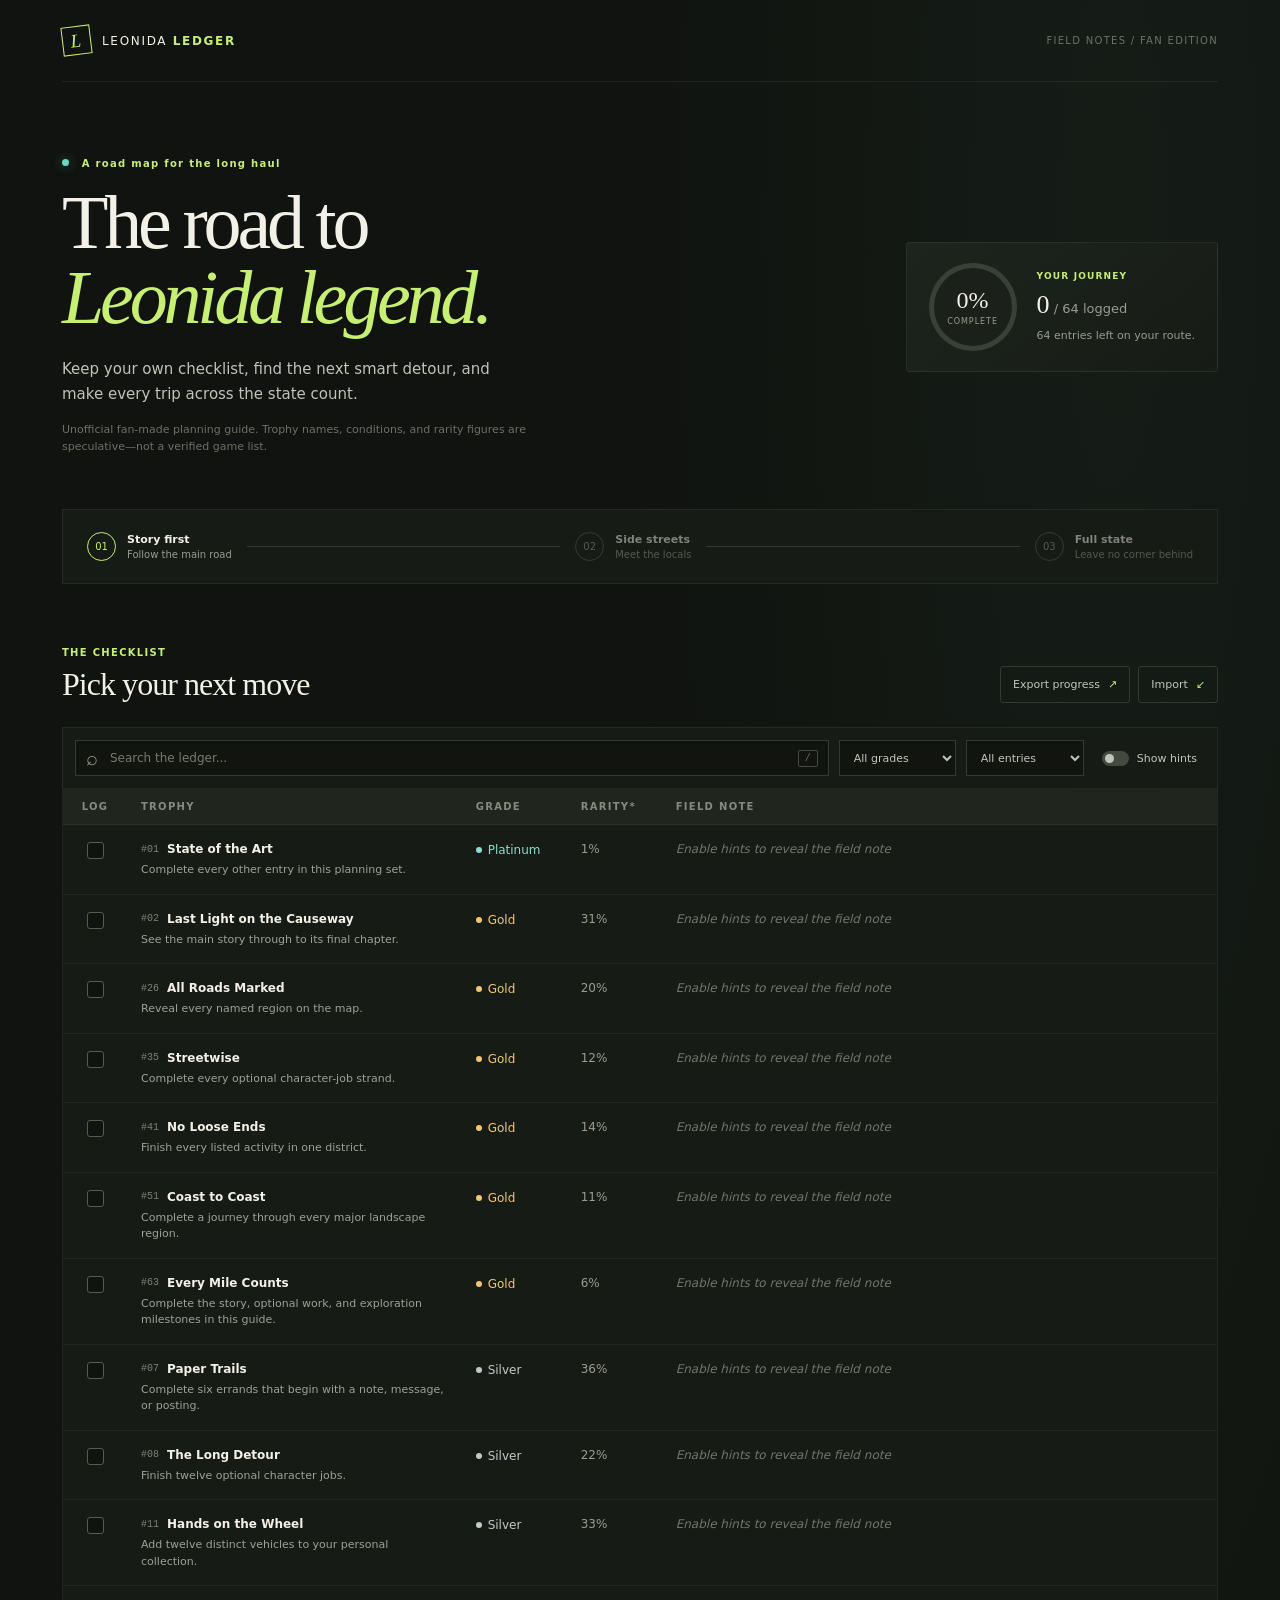
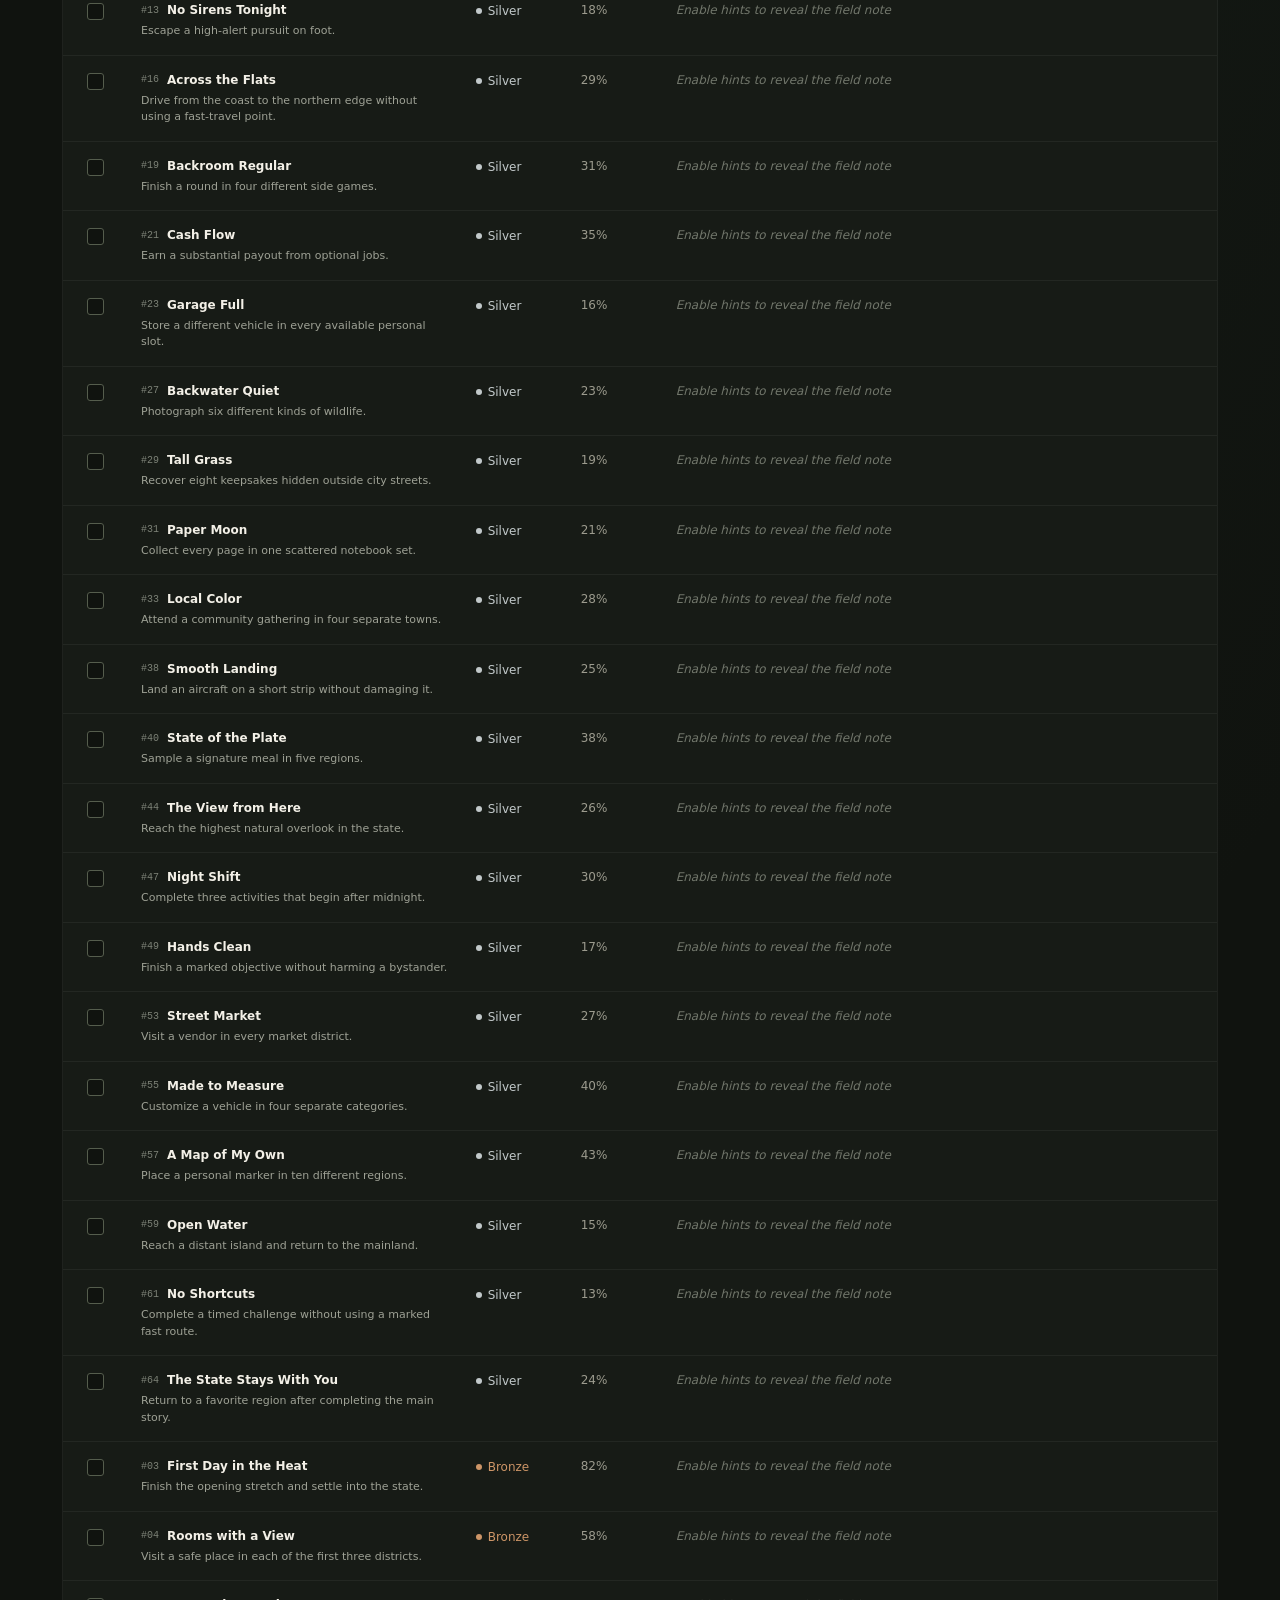
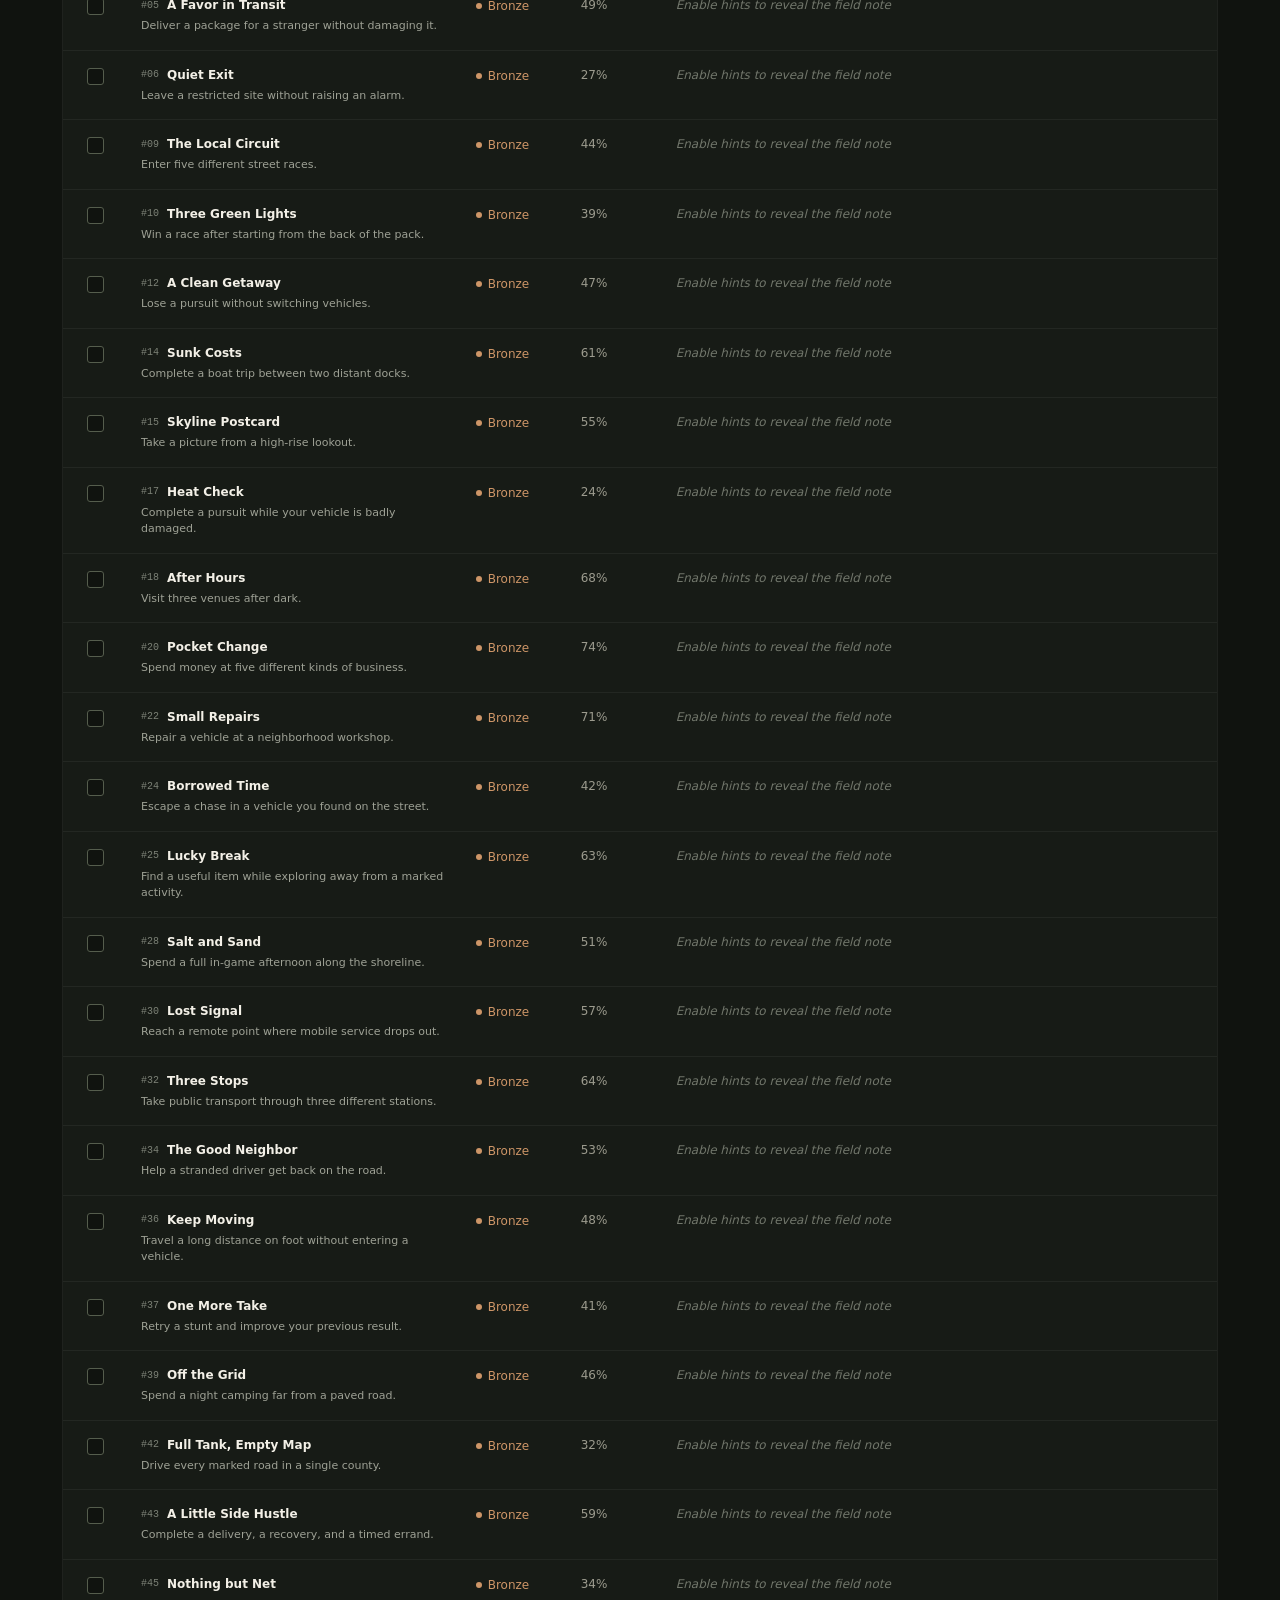
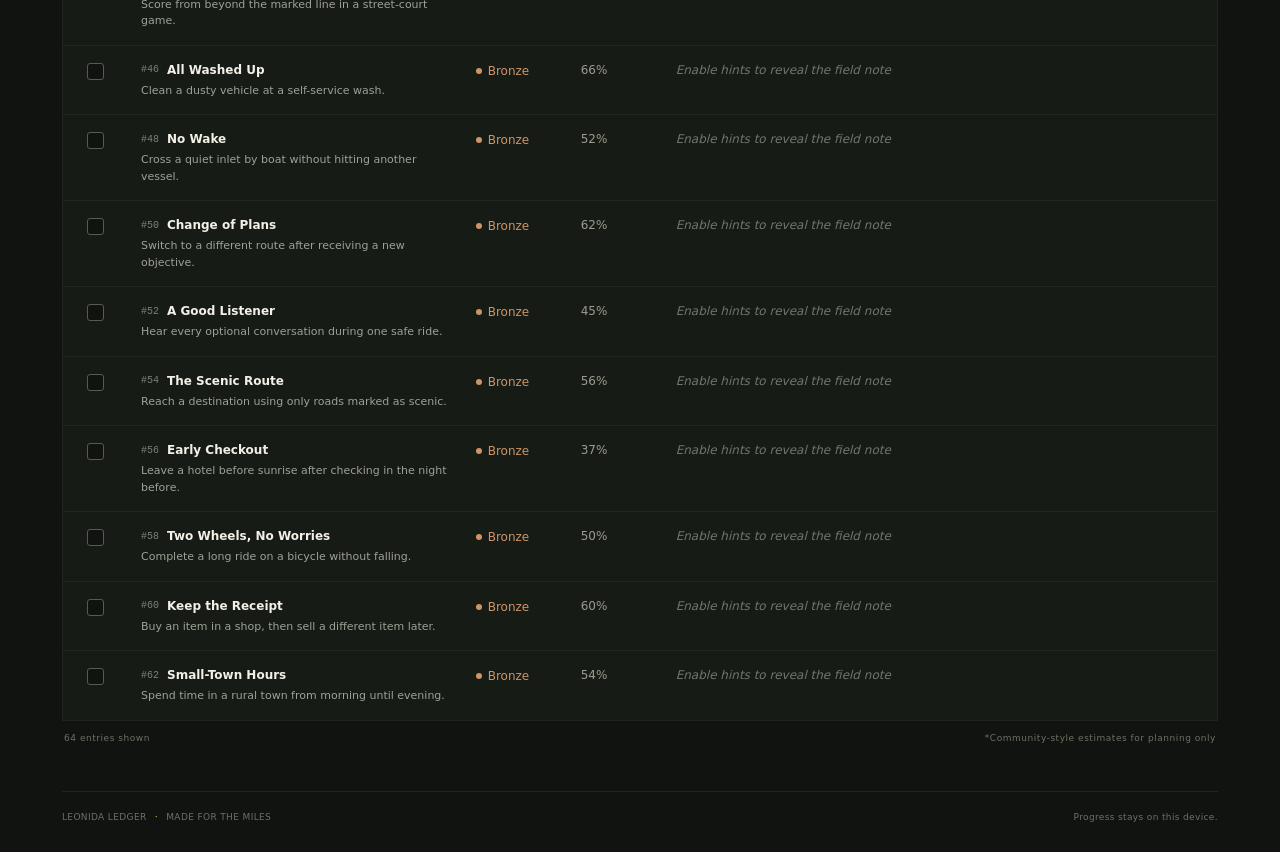
==== commit 479e76d5: "Author complete trophy guide entry from scratch Co-authored-by: Copilot <223556219+Copilot@users.nor" ====
--- a/app/index.html
+++ b/app/index.html
@@ -3,77 +3,116 @@
   <head>
     <meta charset="utf-8">
     <meta name="viewport" content="width=device-width, initial-scale=1">
-    <meta name="theme-color" content="#101619">
-    <meta name="description" content="An offline checklist and platinum roadmap for the Grand Theft Auto VI PS5 trophies.">
-    <title>Leonida Field Guide | GTA VI Trophies</title>
+    <meta name="theme-color" content="#10130f">
+    <meta name="description" content="A fan-made, offline GTA VI trophy planner for Leonida.">
+    <title>Leonida Ledger — GTA VI Trophy Guide</title>
     <link rel="stylesheet" href="style.css">
   </head>
   <body>
-    <div class="page-shell">
+    <div class="shell">
       <header class="masthead">
-        <a class="wordmark" href="./" aria-label="Leonida Field Guide home">
+        <a class="wordmark" href="./" aria-label="Leonida Ledger home">
           <span class="mark" aria-hidden="true">L</span>
-          <span><strong>FIELD GUIDE</strong><small>LEONIDA · PS5 TROPHIES</small></span>
+          <span>LEONIDA <b>LEDGER</b></span>
         </a>
-        <div class="offline-tag"><span aria-hidden="true"></span> OFFLINE READY</div>
+        <span class="edition">FIELD NOTES / FAN EDITION</span>
       </header>
 
       <main>
-        <section class="intro" aria-labelledby="page-title">
-          <div>
-            <p class="eyebrow">A PLAYER'S ROUTE THROUGH THE STATE</p>
-            <h1 id="page-title">Make every mile<br><em>count.</em></h1>
-            <p class="intro-copy">Keep a personal record of all 55 trophies, follow a flexible platinum route, and track your progress without a network connection.</p>
+        <section class="hero" aria-labelledby="page-title">
+          <div class="hero-copy">
+            <p class="eyebrow"><span class="live-dot"></span> A road map for the long haul</p>
+            <h1 id="page-title">The road to<br><em>Leonida legend.</em></h1>
+            <p class="intro">Keep your own checklist, find the next smart detour, and make every trip across the state count.</p>
+            <p class="disclaimer">Unofficial fan-made planning guide. Trophy names, conditions, and rarity figures are speculative—not a verified game list.</p>
           </div>
-          <div class="intro-stamp" aria-hidden="true"><span>55</span><small>PS5 TROPHIES</small><i>01 / 06</i></div>
+          <aside class="progress-card" aria-label="Trophy progress">
+            <div class="ring" id="progress-ring" role="img" aria-label="0 percent complete">
+              <div><strong id="percent">0%</strong><span>COMPLETE</span></div>
+            </div>
+            <div class="progress-copy">
+              <span class="eyebrow">YOUR JOURNEY</span>
+              <strong><span id="earned-count">0</span><small> / <span id="total-count">0</span> logged</small></strong>
+              <span class="muted" id="remaining-copy">Every story starts somewhere.</span>
+            </div>
+          </aside>
         </section>
 
-        <section class="progress-card" aria-label="Trophy progress">
-          <div class="progress-copy">
-            <div class="progress-heading"><span class="eyebrow">PLATINUM RUN</span><span id="progress-label">0 / 55 earned</span></div>
-            <div class="progress-track" role="progressbar" aria-label="Trophies earned" aria-valuemin="0" aria-valuemax="55" aria-valuenow="0"><span id="progress-fill"></span></div>
-            <div class="progress-foot"><span id="progress-percent">0% complete</span><span>Saved on this device</span></div>
-          </div>
-          <div class="progress-emblem"><span id="earned-count">00</span><small>CHECKED OFF</small></div>
+        <section class="roadmap" aria-label="Journey milestones">
+          <div class="road-step active"><span>01</span><div><b>Story first</b><small>Follow the main road</small></div></div>
+          <div class="road-line" aria-hidden="true"></div>
+          <div class="road-step"><span>02</span><div><b>Side streets</b><small>Meet the locals</small></div></div>
+          <div class="road-line" aria-hidden="true"></div>
+          <div class="road-step"><span>03</span><div><b>Full state</b><small>Leave no corner behind</small></div></div>
         </section>
 
-        <section class="workspace" aria-label="Trophy guide">
-          <div class="guide-column">
-            <div class="view-bar">
-              <div class="view-switch" role="tablist" aria-label="Guide view">
-                <button id="checklist-view" class="view-button active" type="button" role="tab" aria-selected="true">Checklist</button>
-                <button id="roadmap-view" class="view-button" type="button" role="tab" aria-selected="false">Platinum roadmap</button>
-              </div>
-              <label class="spoiler-toggle"><input id="spoiler-toggle" type="checkbox"><span class="switch" aria-hidden="true"></span><span>Hide story spoilers</span></label>
+        <section class="guide" aria-labelledby="list-title">
+          <div class="section-heading">
+            <div>
+              <p class="eyebrow">THE CHECKLIST</p>
+              <h2 id="list-title">Pick your next move</h2>
             </div>
-
-            <div id="checklist-pane">
-              <div class="filter-row">
-                <div id="filter-tabs" class="filter-tabs" role="group" aria-label="Filter trophies"></div>
-                <label class="search-box"><span aria-hidden="true">⌕</span><input id="search" type="search" placeholder="Find a trophy" aria-label="Search trophies"></label>
-              </div>
-              <div class="list-meta"><span id="list-title">All trophies</span><span id="list-count">55 entries</span></div>
-              <div id="trophy-list" class="trophy-list" aria-live="polite"></div>
+            <div class="data-actions">
+              <button class="button button-quiet" id="export" type="button">Export progress <span aria-hidden="true">↗</span></button>
+              <label class="button button-quiet import-button" for="import-file">Import <span aria-hidden="true">↙</span></label>
+              <input id="import-file" class="visually-hidden" type="file" accept="application/json,.json">
             </div>
-            <div id="roadmap-pane" hidden></div>
           </div>
 
-          <aside id="detail-panel" class="detail-panel" aria-live="polite"></aside>
+          <div class="toolbar">
+            <label class="searchbox">
+              <span class="visually-hidden">Search trophies and hints</span>
+              <span aria-hidden="true">⌕</span>
+              <input id="search" type="search" placeholder="Search the ledger..." autocomplete="off">
+              <kbd>/</kbd>
+            </label>
+            <label class="select-wrap">
+              <span class="visually-hidden">Filter by grade</span>
+              <select id="grade-filter">
+                <option value="all">All grades</option>
+                <option value="platinum">Platinum</option>
+                <option value="gold">Gold</option>
+                <option value="silver">Silver</option>
+                <option value="bronze">Bronze</option>
+              </select>
+            </label>
+            <label class="select-wrap">
+              <span class="visually-hidden">Filter by progress</span>
+              <select id="status-filter">
+                <option value="all">All entries</option>
+                <option value="open">Still open</option>
+                <option value="earned">Logged</option>
+              </select>
+            </label>
+            <label class="spoiler-toggle">
+              <input id="spoiler-toggle" type="checkbox">
+              <span class="switch" aria-hidden="true"></span>
+              <span>Show hints</span>
+            </label>
+          </div>
+
+          <div class="table-wrap">
+            <table>
+              <thead>
+                <tr><th scope="col">LOG</th><th scope="col">TROPHY</th><th scope="col">GRADE</th><th scope="col">RARITY*</th><th scope="col">FIELD NOTE</th></tr>
+              </thead>
+              <tbody id="trophy-rows">
+                <tr><td colspan="5" class="loading">Opening the ledger…</td></tr>
+              </tbody>
+            </table>
+          </div>
+          <div class="list-footer">
+            <span id="result-count">Loading entries</span>
+            <span>*Community-style estimates for planning only</span>
+          </div>
         </section>
-
-        <footer class="page-footer">
-          <span>Independent player-made guide · No network required</span>
-          <div class="data-actions">
-            <button id="export-button" class="text-button" type="button">Export progress <span aria-hidden="true">↗</span></button>
-            <label class="text-button import-button">Import progress <span aria-hidden="true">↗</span><input id="import-input" type="file" accept="application/json,.json"></label>
-          </div>
-        </footer>
-        <p id="status-message" class="status-message" role="status" aria-live="polite"></p>
       </main>
+      <footer class="footer">
+        <span>LEONIDA LEDGER <i>·</i> MADE FOR THE MILES</span>
+        <span>Progress stays on this device.</span>
+      </footer>
     </div>
-    <script src="data/trophies.js"></script>
-    <script src="store.js"></script>
-    <script src="ui.js"></script>
-    <script src="app.js"></script>
+    <div id="toast" class="toast" role="status" aria-live="polite"></div>
+    <script type="module" src="app.js"></script>
   </body>
 </html>
--- a/app/style.css
+++ b/app/style.css
@@ -1,207 +1,159 @@
-@charset "UTF-8";
-
 :root {
   color-scheme: dark;
-  --ink: #101619;
-  --surface: #182124;
-  --surface-hi: #202b2b;
-  --stroke: #30403e;
-  --muted: #91a09c;
-  --text: #e9eee4;
-  --acid: #d7ed78;
-  --amber: #e29b6c;
-  --ice: #9bc7c5;
-  --depth: 0 16px 40px rgb(0 0 0 / 17%);
-  font-family: "Trebuchet MS", "Segoe UI", sans-serif;
+  --ink: #f3f0e7;
+  --muted: #9c9b8e;
+  --dim: #6d7165;
+  --surface: #181c17;
+  --surface-raised: #20251e;
+  --line: #343a30;
+  --lime: #c6ef73;
+  --aqua: #6bd8c3;
+  --gold: #f0c775;
+  --bronze: #cd9567;
+  font-family: Inter, ui-sans-serif, system-ui, -apple-system, BlinkMacSystemFont, "Segoe UI", sans-serif;
 }
 
 * { box-sizing: border-box; }
+
 body {
+  margin: 0;
   min-width: 320px;
-  margin: 0;
-  color: var(--text);
   background:
-    radial-gradient(ellipse at 82% 4%, rgb(101 127 92 / 11%), transparent 29rem),
-    linear-gradient(135deg, transparent 0 47%, rgb(221 237 120 / 2%) 47% 47.15%, transparent 47.15%),
-    var(--ink);
-  font-size: 14px;
+    radial-gradient(ellipse at 87% 4%, #263b303b 0, transparent 30rem),
+    #10130f;
+  color: var(--ink);
 }
-button, input { font: inherit; }
-button { color: inherit; }
-button:focus-visible, input:focus-visible, a:focus-visible { outline: 2px solid var(--acid); outline-offset: 3px; }
-.page-shell { width: min(1184px, calc(100% - 64px)); margin: 0 auto; }
 
-.masthead {
-  height: 74px;
-  display: flex;
-  align-items: center;
-  justify-content: space-between;
-  border-bottom: 1px solid rgb(233 238 228 / 8%);
+button, input, select { font: inherit; }
+button, label { -webkit-tap-highlight-color: transparent; }
+button:focus-visible, input:focus-visible, select:focus-visible, a:focus-visible {
+  outline: 2px solid var(--lime);
+  outline-offset: 3px;
 }
-.wordmark { display: flex; align-items: center; gap: 11px; color: var(--text); text-decoration: none; }
-.mark { width: 35px; height: 35px; display: grid; place-items: center; color: var(--ink); background: var(--acid); font: 800 19px Georgia, serif; transform: rotate(-5deg); }
-.wordmark strong, .wordmark small { display: block; letter-spacing: .13em; }
-.wordmark strong { font-size: 11px; line-height: 1.4; }
-.wordmark small { color: var(--muted); font-size: 8px; }
-.offline-tag { color: #b7c5b2; font-size: 9px; font-weight: 700; letter-spacing: .12em; }
-.offline-tag span { display: inline-block; width: 6px; height: 6px; margin: 0 7px 1px 0; border-radius: 50%; background: var(--acid); box-shadow: 0 0 9px rgb(215 237 120 / 60%); }
 
-.intro { min-height: 172px; display: flex; align-items: center; justify-content: space-between; padding: 28px 4px 24px; overflow: hidden; }
-.eyebrow { margin: 0; color: var(--acid); font-size: 9px; font-weight: 800; letter-spacing: .17em; }
-h1 { margin: 10px 0 7px; font-size: clamp(32px, 4vw, 45px); font-weight: 650; letter-spacing: -.055em; line-height: .96; }
-h1 em { color: var(--acid); font-family: Georgia, serif; font-weight: 400; }
-.intro-copy { max-width: 510px; margin: 10px 0 0; color: #a7b2aa; font-size: 12px; line-height: 1.5; }
-.intro-stamp { position: relative; min-width: 150px; height: 110px; margin-right: 7%; display: flex; flex-direction: column; align-items: center; justify-content: center; border: 1px solid #465447; border-radius: 50%; color: var(--acid); transform: rotate(9deg); }
-.intro-stamp span { font: italic 40px/1 Georgia, serif; }
-.intro-stamp small { margin-top: 5px; font-size: 8px; letter-spacing: .15em; }
-.intro-stamp i { position: absolute; right: -24px; bottom: -7px; color: var(--muted); font: normal 8px "Trebuchet MS", sans-serif; letter-spacing: .1em; }
+.shell { max-width: 1240px; margin: 0 auto; padding: 0 42px; }
+.masthead { display: flex; justify-content: space-between; align-items: center; height: 82px; border-bottom: 1px solid #ffffff12; }
+.wordmark { display: flex; align-items: center; gap: 11px; color: var(--ink); text-decoration: none; font-size: 12px; letter-spacing: .14em; }
+.wordmark b { color: var(--lime); font-weight: 650; }
+.mark { display: grid; width: 29px; height: 29px; place-items: center; border: 1px solid var(--lime); color: var(--lime); font: italic 19px Georgia, serif; transform: rotate(-7deg); }
+.edition, .eyebrow, th, .list-footer, .footer { font-size: 10px; letter-spacing: .13em; }
+.edition { color: var(--dim); }
 
-.progress-card { min-height: 91px; display: grid; grid-template-columns: 1fr 126px; align-items: center; padding: 15px 20px; border: 1px solid var(--stroke); background: linear-gradient(105deg, #1a2526, var(--surface)); box-shadow: var(--depth); }
-.progress-heading, .progress-foot { display: flex; align-items: center; justify-content: space-between; }
-.progress-heading > span:last-child { color: var(--text); font-size: 12px; font-weight: 700; }
-.progress-track { height: 5px; margin: 13px 0 8px; overflow: hidden; background: #35413c; }
-.progress-track span { width: 0; height: 100%; display: block; background: var(--acid); transition: width .25s ease; }
-.progress-foot { color: var(--muted); font-size: 9px; }
-.progress-foot span:first-child { color: var(--acid); font-weight: 700; }
-.progress-emblem { display: flex; align-items: center; flex-direction: column; border-left: 1px solid var(--stroke); }
-.progress-emblem span { color: var(--acid); font: 26px/1 Georgia, serif; }
-.progress-emblem small { margin-top: 7px; color: var(--muted); font-size: 8px; letter-spacing: .13em; }
+.hero { display: flex; align-items: center; justify-content: space-between; gap: 48px; padding: 76px 0 54px; }
+.hero-copy { max-width: 580px; }
+.eyebrow { margin: 0 0 16px; color: var(--lime); font-weight: 650; }
+.live-dot { display: inline-block; width: 7px; height: 7px; margin: 0 8px 1px 0; border-radius: 50%; background: var(--aqua); box-shadow: 0 0 12px #6bd8c377; }
+h1 { margin: 0; font: 500 clamp(43px, 6.4vw, 76px)/.99 Georgia, "Times New Roman", serif; letter-spacing: -.055em; }
+h1 em { color: var(--lime); font-weight: 400; }
+.intro { max-width: 440px; margin: 22px 0 0; color: #c1c3b8; font-size: 15px; line-height: 1.65; }
+.disclaimer { max-width: 510px; margin: 14px 0 0; color: var(--dim); font-size: 11px; line-height: 1.55; }
 
-.workspace { display: grid; grid-template-columns: minmax(0, 1fr) 336px; gap: 18px; margin-top: 20px; }
-.guide-column { min-width: 0; }
-.view-bar { min-height: 39px; display: flex; align-items: center; justify-content: space-between; margin-bottom: 12px; }
-.view-switch { display: flex; gap: 4px; padding: 3px; border: 1px solid var(--stroke); background: #141d1f; }
-.view-button { padding: 7px 12px; border: 0; background: transparent; color: var(--muted); cursor: pointer; font-size: 10px; font-weight: 700; }
-.view-button.active { background: var(--acid); color: #19201b; }
-.spoiler-toggle { display: flex; align-items: center; gap: 7px; color: #bac4bb; cursor: pointer; font-size: 9px; white-space: nowrap; }
+.progress-card { display: flex; align-items: center; gap: 20px; min-width: 250px; padding: 20px 22px; background: linear-gradient(140deg, #1d241d, #171b16); border: 1px solid #ffffff12; border-radius: 4px; }
+.ring { --progress: 0deg; display: grid; width: 88px; height: 88px; flex: 0 0 88px; place-items: center; border-radius: 50%; background: conic-gradient(var(--lime) var(--progress), #394137 var(--progress)); position: relative; }
+.ring::before { content: ""; position: absolute; inset: 5px; background: #1b201a; border-radius: 50%; }
+.ring div { display: grid; gap: 3px; z-index: 1; text-align: center; }
+.ring strong { font: 24px Georgia, serif; }
+.ring span { color: var(--muted); font-size: 8px; letter-spacing: .12em; }
+.progress-copy { display: grid; gap: 9px; }
+.progress-copy .eyebrow { margin: 0; font-size: 9px; }
+.progress-copy > strong { font: 26px Georgia, serif; }
+.progress-copy small { color: var(--muted); font: 13px ui-sans-serif, system-ui; }
+.muted { color: var(--muted); font-size: 11px; }
+
+.roadmap { display: flex; align-items: center; gap: 15px; padding: 22px 24px; background: #171b16; border: 1px solid #ffffff10; }
+.road-step { display: flex; align-items: center; gap: 11px; opacity: .48; }
+.road-step.active { opacity: 1; }
+.road-step > span { display: grid; width: 29px; height: 29px; place-items: center; border: 1px solid #59604e; border-radius: 50%; color: var(--muted); font: 10px ui-sans-serif, system-ui; }
+.road-step.active > span { color: var(--lime); border-color: var(--lime); }
+.road-step div { display: grid; gap: 3px; }
+.road-step b { font-size: 11px; font-weight: 600; }
+.road-step small { color: var(--muted); font-size: 10px; }
+.road-line { height: 1px; min-width: 24px; flex: 1; background: var(--line); }
+
+.guide { padding: 63px 0 36px; }
+.section-heading { display: flex; align-items: end; justify-content: space-between; gap: 20px; margin-bottom: 24px; }
+.section-heading .eyebrow { margin-bottom: 8px; }
+h2 { margin: 0; font: 400 32px Georgia, serif; letter-spacing: -.03em; }
+.data-actions { display: flex; gap: 8px; }
+.button { display: inline-flex; align-items: center; gap: 8px; min-height: 37px; padding: 0 12px; border: 1px solid var(--line); border-radius: 3px; background: transparent; color: #c2c5b9; font-size: 11px; cursor: pointer; }
+.button:hover { border-color: #727d66; color: var(--ink); }
+.button span { color: var(--lime); }
+.toolbar { display: flex; align-items: center; gap: 10px; padding: 12px; background: #171b16; border: 1px solid #ffffff10; border-bottom: 0; }
+.searchbox { display: flex; align-items: center; gap: 10px; min-width: 210px; height: 36px; flex: 1; padding: 0 10px; border: 1px solid var(--line); background: #11140f; color: var(--muted); }
+.searchbox > span { font-size: 20px; }
+.searchbox input { width: 100%; min-width: 30px; border: 0; outline: 0; background: transparent; color: var(--ink); font-size: 12px; }
+.searchbox input::placeholder { color: #777b70; }
+kbd { padding: 2px 6px; border: 1px solid #454a3f; border-radius: 2px; color: var(--dim); font-size: 10px; }
+.select-wrap select { height: 36px; padding: 0 30px 0 10px; border: 1px solid var(--line); border-radius: 0; background: #11140f; color: #c2c5b9; font-size: 11px; }
+.spoiler-toggle { display: inline-flex; align-items: center; gap: 8px; padding: 0 8px; color: #c2c5b9; font-size: 11px; white-space: nowrap; cursor: pointer; }
 .spoiler-toggle input { position: absolute; opacity: 0; pointer-events: none; }
-.switch { position: relative; width: 27px; height: 15px; border: 1px solid #52605a; border-radius: 12px; background: #273231; transition: .15s ease; }
-.switch::after { position: absolute; top: 2px; left: 2px; width: 9px; height: 9px; border-radius: 50%; background: #87958a; content: ""; transition: .15s ease; }
-.spoiler-toggle input:checked + .switch { border-color: #9eb44e; background: #55672c; }
-.spoiler-toggle input:checked + .switch::after { left: 14px; background: var(--acid); }
-.spoiler-toggle input:focus-visible + .switch { outline: 2px solid var(--acid); outline-offset: 3px; }
+.switch { width: 27px; height: 15px; border-radius: 10px; background: #454a40; transition: background .15s; position: relative; }
+.switch::after { content: ""; position: absolute; top: 3px; left: 3px; width: 9px; height: 9px; border-radius: 50%; background: #c4c6bc; transition: transform .15s; }
+.spoiler-toggle input:checked + .switch { background: #657f39; }
+.spoiler-toggle input:checked + .switch::after { transform: translateX(12px); background: var(--lime); }
+.spoiler-toggle input:focus-visible + .switch { outline: 2px solid var(--lime); outline-offset: 3px; }
 
-.filter-row { min-height: 36px; display: flex; align-items: center; justify-content: space-between; gap: 9px; }
-.filter-tabs { display: flex; flex-wrap: wrap; gap: 4px; }
-.filter-button { padding: 6px 9px; border: 1px solid transparent; background: transparent; color: #94a19b; cursor: pointer; font-size: 9px; }
-.filter-button:hover { color: var(--text); }
-.filter-button.active { border-color: #455542; background: #222c26; color: var(--acid); }
-.search-box { min-width: 124px; display: flex; align-items: center; gap: 5px; padding: 5px 8px; border-bottom: 1px solid #4a5853; color: var(--muted); }
-.search-box > span { font-size: 15px; line-height: 1; }
-.search-box input { width: 102px; border: 0; outline: 0; background: transparent; color: var(--text); font-size: 9px; }
-.search-box input::placeholder { color: #718079; }
-.list-meta { display: flex; justify-content: space-between; padding: 10px 2px 7px; color: #aab5ac; font-size: 9px; letter-spacing: .03em; }
-.list-meta span:last-child { color: var(--muted); }
-.trophy-list { max-height: 404px; overflow: auto; border: 1px solid var(--stroke); background: rgb(24 33 36 / 83%); scrollbar-color: #495c4e #182124; scrollbar-width: thin; }
-.trophy-row { min-height: 58px; display: grid; grid-template-columns: 21px 31px minmax(0, 1fr) auto; align-items: center; gap: 10px; padding: 8px 13px; border-bottom: 1px solid #2a3537; cursor: pointer; transition: background .12s; }
-.trophy-row:last-child { border-bottom: 0; }
-.trophy-row:hover, .trophy-row.selected { background: #222f2d; }
-.trophy-row.selected { box-shadow: inset 2px 0 var(--acid); }
-.earn-check { width: 15px; height: 15px; margin: 0; accent-color: var(--acid); cursor: pointer; }
-.trophy-number { color: #71817a; font: 11px Georgia, serif; }
-.trophy-copy { min-width: 0; }
-.trophy-name { display: block; overflow: hidden; color: #e5e9e1; font-size: 11px; font-weight: 700; text-overflow: ellipsis; white-space: nowrap; }
-.trophy-description { display: block; overflow: hidden; margin-top: 4px; color: #8e9b94; font-size: 9px; text-overflow: ellipsis; white-space: nowrap; }
-.row-tags { display: flex; align-items: center; gap: 5px; }
-.grade-tag, .kind-tag, .missable-tag { min-height: 19px; display: inline-flex; align-items: center; padding: 3px 6px; border: 1px solid #3c4a46; color: #bec9bd; font-size: 7px; font-weight: 800; letter-spacing: .07em; text-transform: uppercase; }
-.grade-tag.platinum { border-color: #7d8b63; color: var(--acid); }
-.grade-tag.gold { border-color: #8a7250; color: #e4c17e; }
-.grade-tag.silver { border-color: #657b7a; color: #b2d0cb; }
-.kind-tag { border-color: transparent; color: #8d9c94; }
-.missable-tag { border-color: #805c49; color: var(--amber); }
-.empty-state { padding: 35px 20px; color: var(--muted); text-align: center; font-size: 11px; }
+.table-wrap { overflow-x: auto; border: 1px solid #ffffff10; }
+table { width: 100%; min-width: 760px; border-collapse: collapse; }
+thead { background: #20251e; }
+th { padding: 12px 14px; color: #858b7d; text-align: left; font-weight: 600; }
+th:first-child { width: 64px; text-align: center; }
+th:nth-child(2) { width: 29%; }
+th:nth-child(3) { width: 105px; }
+th:nth-child(4) { width: 95px; }
+td { padding: 15px 14px; border-top: 1px solid #ffffff0d; color: #c8c9bf; font-size: 12px; line-height: 1.5; vertical-align: top; }
+tbody tr { background: #171b16; transition: background .15s; }
+tbody tr:hover { background: #1d231b; }
+td:first-child { text-align: center; }
+.check { appearance: none; display: inline-grid; width: 17px; height: 17px; place-items: center; margin: 2px 0 0; border: 1px solid #555d4d; border-radius: 3px; background: #10130f; cursor: pointer; }
+.check:checked { border-color: var(--lime); background: var(--lime); }
+.check:checked::after { content: "✓"; color: #182013; font-size: 12px; font-weight: 800; }
+.title-line { display: flex; align-items: center; gap: 8px; margin-bottom: 4px; color: var(--ink); font-weight: 620; }
+.trophy-id { color: #7d8277; font: 10px ui-monospace, monospace; }
+.description { color: #9ea195; font-size: 11px; }
+.grade { display: inline-flex; align-items: center; gap: 6px; text-transform: capitalize; }
+.grade::before { content: ""; width: 6px; height: 6px; border-radius: 50%; background: var(--dim); }
+.grade-platinum { color: #8eddd1; }.grade-platinum::before { background: #8eddd1; }
+.grade-gold { color: var(--gold); }.grade-gold::before { background: var(--gold); }
+.grade-silver { color: #c2c9ca; }.grade-silver::before { background: #c2c9ca; }
+.grade-bronze { color: var(--bronze); }.grade-bronze::before { background: var(--bronze); }
+.rarity { color: var(--muted); font-variant-numeric: tabular-nums; }
+.hint { color: #aeb8a1; }
+.hint-locked { color: #71766b; font-style: italic; }
+.earned-row .title-line { color: #969d8c; text-decoration: line-through; text-decoration-color: #626a58; }
+.empty-state, .loading { padding: 35px 18px; color: var(--muted); text-align: center; }
+.list-footer { display: flex; justify-content: space-between; gap: 12px; padding: 12px 2px; color: var(--dim); font-size: 9px; letter-spacing: .06em; }
+.footer { display: flex; justify-content: space-between; gap: 15px; padding: 20px 0 30px; border-top: 1px solid #ffffff12; color: var(--dim); letter-spacing: .04em; font-size: 9px; }
+.footer i { padding: 0 5px; color: var(--lime); font-style: normal; }
+.toast { position: fixed; right: 24px; bottom: 24px; max-width: calc(100vw - 48px); padding: 12px 16px; border: 1px solid #47513c; background: #20271d; color: var(--ink); font-size: 12px; opacity: 0; transform: translateY(8px); pointer-events: none; transition: opacity .18s, transform .18s; }
+.toast.visible { opacity: 1; transform: translateY(0); }
+.visually-hidden { position: absolute; width: 1px; height: 1px; padding: 0; margin: -1px; overflow: hidden; clip: rect(0, 0, 0, 0); white-space: nowrap; border: 0; }
 
-.detail-panel { min-height: 455px; align-self: start; padding: 19px 19px 17px; border: 1px solid #394845; background: linear-gradient(148deg, #1d2b2a, #172022 72%); box-shadow: var(--depth); }
-.detail-kicker { display: flex; align-items: center; justify-content: space-between; color: var(--acid); font-size: 8px; font-weight: 800; letter-spacing: .16em; }
-.detail-id { color: #75867e; font: 11px Georgia, serif; letter-spacing: 0; }
-.detail-panel h2 { margin: 20px 0 8px; color: #edf1e9; font-size: 22px; letter-spacing: -.035em; line-height: 1.13; }
-.detail-desc { margin: 0 0 17px; color: #aeb9af; font: italic 12px/1.5 Georgia, serif; }
-.detail-divider { height: 1px; margin: 14px 0; background: #344340; }
-.detail-label { margin: 0 0 7px; color: #a0b096; font-size: 8px; font-weight: 800; letter-spacing: .15em; text-transform: uppercase; }
-.detail-guide { margin: 0; color: #d1d8ce; font-size: 10px; line-height: 1.62; }
-.detail-steps { display: grid; gap: 8px; margin: 0; padding: 0; counter-reset: step; list-style: none; }
-.detail-steps li { position: relative; min-height: 20px; padding-left: 26px; color: #b2bdb3; font-size: 9px; line-height: 1.5; counter-increment: step; }
-.detail-steps li::before { position: absolute; top: 0; left: 0; width: 17px; height: 17px; display: grid; place-items: center; border: 1px solid #526154; border-radius: 50%; color: var(--acid); content: counter(step); font-size: 8px; }
-.missable-note { margin: 12px 0 0; padding: 9px 10px; border-left: 2px solid var(--amber); background: rgb(226 155 108 / 8%); color: #d6b7a2; font-size: 9px; line-height: 1.5; }
-.source-list { display: flex; flex-wrap: wrap; gap: 6px; margin-top: 7px; }
-.source-link { color: var(--ice); font-size: 9px; text-decoration-color: #557776; text-underline-offset: 3px; }
-.source-link:hover { color: var(--acid); }
-.detail-actions { display: flex; align-items: center; justify-content: space-between; margin-top: 17px; padding-top: 12px; border-top: 1px solid #344340; }
-.detail-earned { display: flex; align-items: center; gap: 7px; color: #abb8ad; cursor: pointer; font-size: 9px; }
-.detail-earned input { accent-color: var(--acid); }
-.detail-grade { color: #89978e; font-size: 8px; font-weight: 800; letter-spacing: .12em; text-transform: uppercase; }
-.detail-empty { min-height: 405px; display: flex; flex-direction: column; justify-content: center; color: var(--muted); }
-.detail-empty .detail-kicker { color: var(--acid); }
-.detail-empty strong { margin-top: 17px; color: var(--text); font: 22px Georgia, serif; }
-.detail-empty p { max-width: 240px; font-size: 10px; line-height: 1.6; }
+@media (max-width: 760px) {
+  .shell { padding: 0 20px; }
+  .hero { align-items: flex-start; flex-direction: column; gap: 25px; padding: 52px 0 35px; }
+  .progress-card { width: 100%; }
+  .roadmap { gap: 9px; padding: 17px 12px; }
+  .road-step { gap: 7px; }
+  .road-step small { display: none; }
+  .road-step b { font-size: 10px; }
+  .road-line { min-width: 10px; }
+  .guide { padding-top: 45px; }
+  .section-heading { align-items: flex-start; flex-direction: column; }
+  .toolbar { flex-wrap: wrap; }
+  .searchbox { flex-basis: 100%; }
+  .select-wrap { flex: 1; }
+  .select-wrap select { width: 100%; }
+  .spoiler-toggle { margin-left: auto; }
+}
 
-.roadmap { max-height: 481px; display: grid; gap: 9px; overflow: auto; padding-right: 3px; scrollbar-color: #495c4e #182124; scrollbar-width: thin; }
-.roadmap-intro { margin: 1px 0 6px; color: #a7b2aa; font-size: 10px; line-height: 1.5; }
-.roadmap-watch { display: flex; flex-wrap: wrap; align-items: center; gap: 5px; margin-bottom: 5px; padding: 8px; border: 1px solid #6d5947; background: rgb(226 155 108 / 5%); }
-.roadmap-watch .detail-label { width: 100%; margin-bottom: 1px; color: var(--amber); }
-.watch-chip { padding: 4px 6px; border: 1px solid #725b49; background: #282724; color: #dfb394; cursor: pointer; font-size: 7px; }
-.watch-chip:hover { border-color: var(--amber); }
-.stage-card { border: 1px solid var(--stroke); background: rgb(24 33 36 / 83%); }
-.stage-head { display: grid; grid-template-columns: 35px minmax(0, 1fr) auto; align-items: center; gap: 10px; padding: 11px 12px; }
-.stage-number { width: 31px; height: 31px; display: grid; place-items: center; border: 1px solid #53634f; border-radius: 50%; color: var(--acid); font: 13px Georgia, serif; }
-.stage-title { margin: 0; color: #e5e9e1; font-size: 11px; }
-.stage-caption { margin: 4px 0 0; color: #8e9b94; font-size: 9px; }
-.stage-count { color: var(--muted); font-size: 8px; white-space: nowrap; }
-.stage-trophies { display: grid; grid-template-columns: repeat(2, minmax(0, 1fr)); gap: 5px; padding: 0 12px 12px 57px; }
-.stage-chip { min-width: 0; display: flex; align-items: center; gap: 6px; padding: 6px 7px; border: 1px solid #34413d; background: #1b2525; color: #bdc8be; cursor: pointer; text-align: left; }
-.stage-chip:hover, .stage-chip.selected { border-color: #657854; }
-.stage-chip span:first-child { color: #73847b; font: 9px Georgia, serif; }
-.stage-chip strong { flex: 1; overflow: hidden; font-size: 8px; text-overflow: ellipsis; white-space: nowrap; }
-.stage-chip .missable-tag { min-height: 15px; flex: 0 0 auto; padding: 2px 4px; font-size: 6px; }
-.stage-warning { padding: 0 12px 10px 57px; color: var(--amber); font-size: 8px; }
-
-.page-footer { display: flex; align-items: center; justify-content: space-between; margin: 15px 0 25px; padding-top: 12px; border-top: 1px solid rgb(233 238 228 / 8%); color: #7d8b83; font-size: 8px; }
-.data-actions { display: flex; gap: 16px; }
-.text-button { padding: 0; border: 0; background: transparent; color: #b6c2b5; cursor: pointer; font-size: 9px; text-decoration: underline; text-decoration-color: #4b5a50; text-underline-offset: 3px; }
-.text-button span { color: var(--acid); }
-.import-button { position: relative; overflow: hidden; }
-.import-button input { position: absolute; inset: 0; opacity: 0; cursor: pointer; }
-.status-message { position: fixed; right: 20px; bottom: 17px; max-width: 350px; margin: 0; padding: 10px 13px; border: 1px solid #647c50; background: #202c24; color: var(--text); font-size: 10px; opacity: 0; pointer-events: none; transform: translateY(8px); transition: .2s ease; }
-.status-message.visible { opacity: 1; transform: translateY(0); }
-body.guide-focus .page-shell { width: min(940px, calc(100% - 64px)); }
-body.guide-focus .intro, body.guide-focus .progress-card, body.guide-focus .page-footer { display: none; }
-body.guide-focus .workspace { grid-template-columns: minmax(0, 1fr); margin-top: 20px; }
-body.guide-focus .view-bar { margin-bottom: 12px; }
-body.guide-focus .detail-panel { min-height: 0; }
-
-@media (max-width: 980px) {
-  .page-shell { width: min(100% - 36px, 780px); }
-  .workspace { grid-template-columns: minmax(0, 1fr) 290px; gap: 12px; }
-  .row-tags .kind-tag { display: none; }
-  .stage-trophies { grid-template-columns: 1fr; }
+@media (max-width: 430px) {
+  .shell { padding: 0 15px; }
+  .edition { font-size: 8px; }
+  .data-actions { width: 100%; }
+  .data-actions .button { flex: 1; justify-content: center; }
+  .road-step > span { width: 25px; height: 25px; }
+  h2 { font-size: 28px; }
+  .list-footer { flex-direction: column; }
+  .footer { flex-direction: column; }
 }
-@media (max-width: 720px) {
-  .page-shell { width: calc(100% - 28px); }
-  .masthead { height: 62px; }
-  .intro { min-height: 157px; }
-  .intro-stamp { min-width: 98px; height: 92px; margin-right: 3px; }
-  .intro-stamp span { font-size: 31px; }
-  .intro-copy { max-width: 400px; padding-right: 8px; }
-  .workspace { grid-template-columns: 1fr; }
-  .detail-panel { min-height: initial; }
-  .detail-empty { min-height: 190px; }
-  .trophy-list { max-height: 480px; }
-  .roadmap { max-height: none; }
-  body.guide-focus .page-shell { width: calc(100% - 28px); }
-}
-@media (max-width: 460px) {
-  .intro-stamp { display: none; }
-  .view-bar { align-items: flex-start; }
-  .view-button { padding: 7px 9px; }
-  .spoiler-toggle { margin-top: 5px; }
-  .filter-row { align-items: flex-start; flex-direction: column; }
-  .filter-tabs { gap: 2px; }
-  .filter-button { padding: 6px 7px; }
-  .search-box { align-self: stretch; }
-  .search-box input { width: 100%; }
-  .row-tags .grade-tag { display: none; }
-  .trophy-row { grid-template-columns: 18px 22px minmax(0, 1fr) auto; gap: 7px; padding-inline: 8px; }
-  .page-footer { align-items: flex-start; flex-direction: column; gap: 10px; }
-  .stage-trophies { padding-left: 12px; }
-  .stage-warning { padding-left: 12px; }
-}
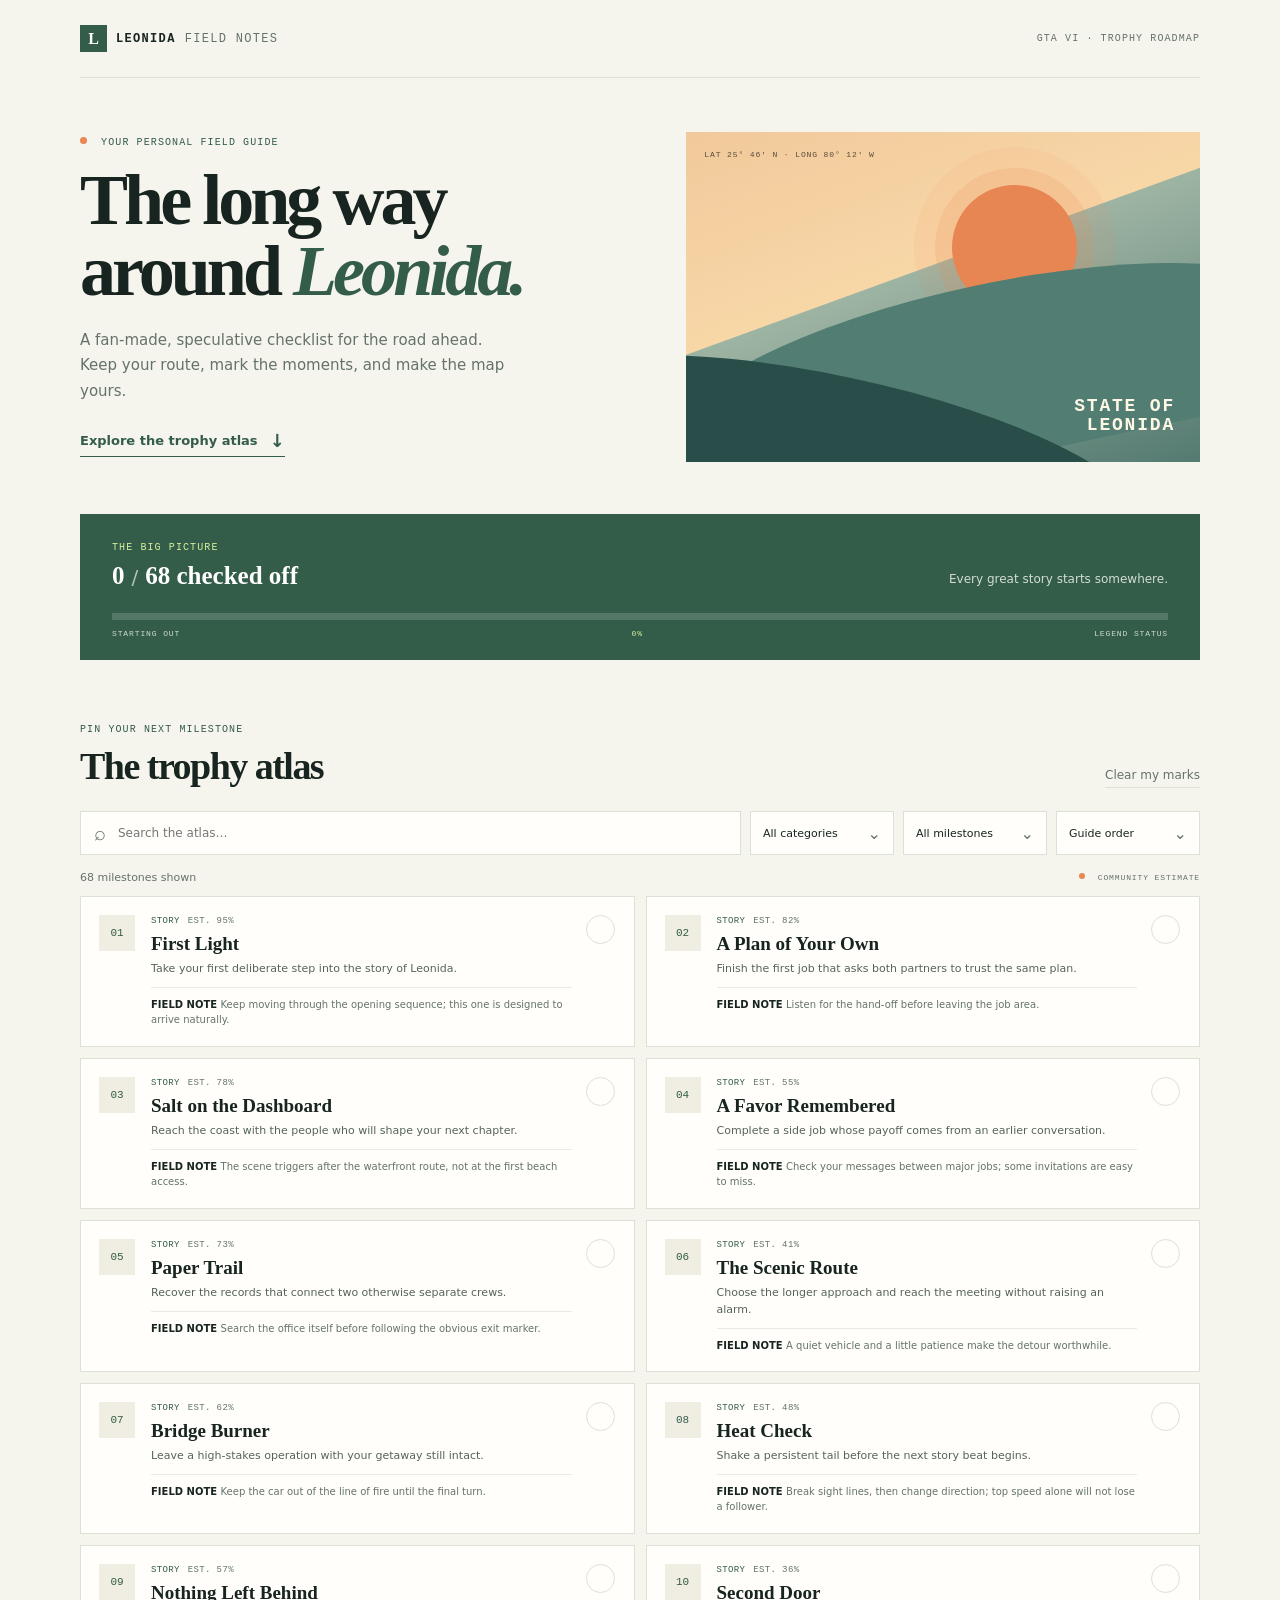
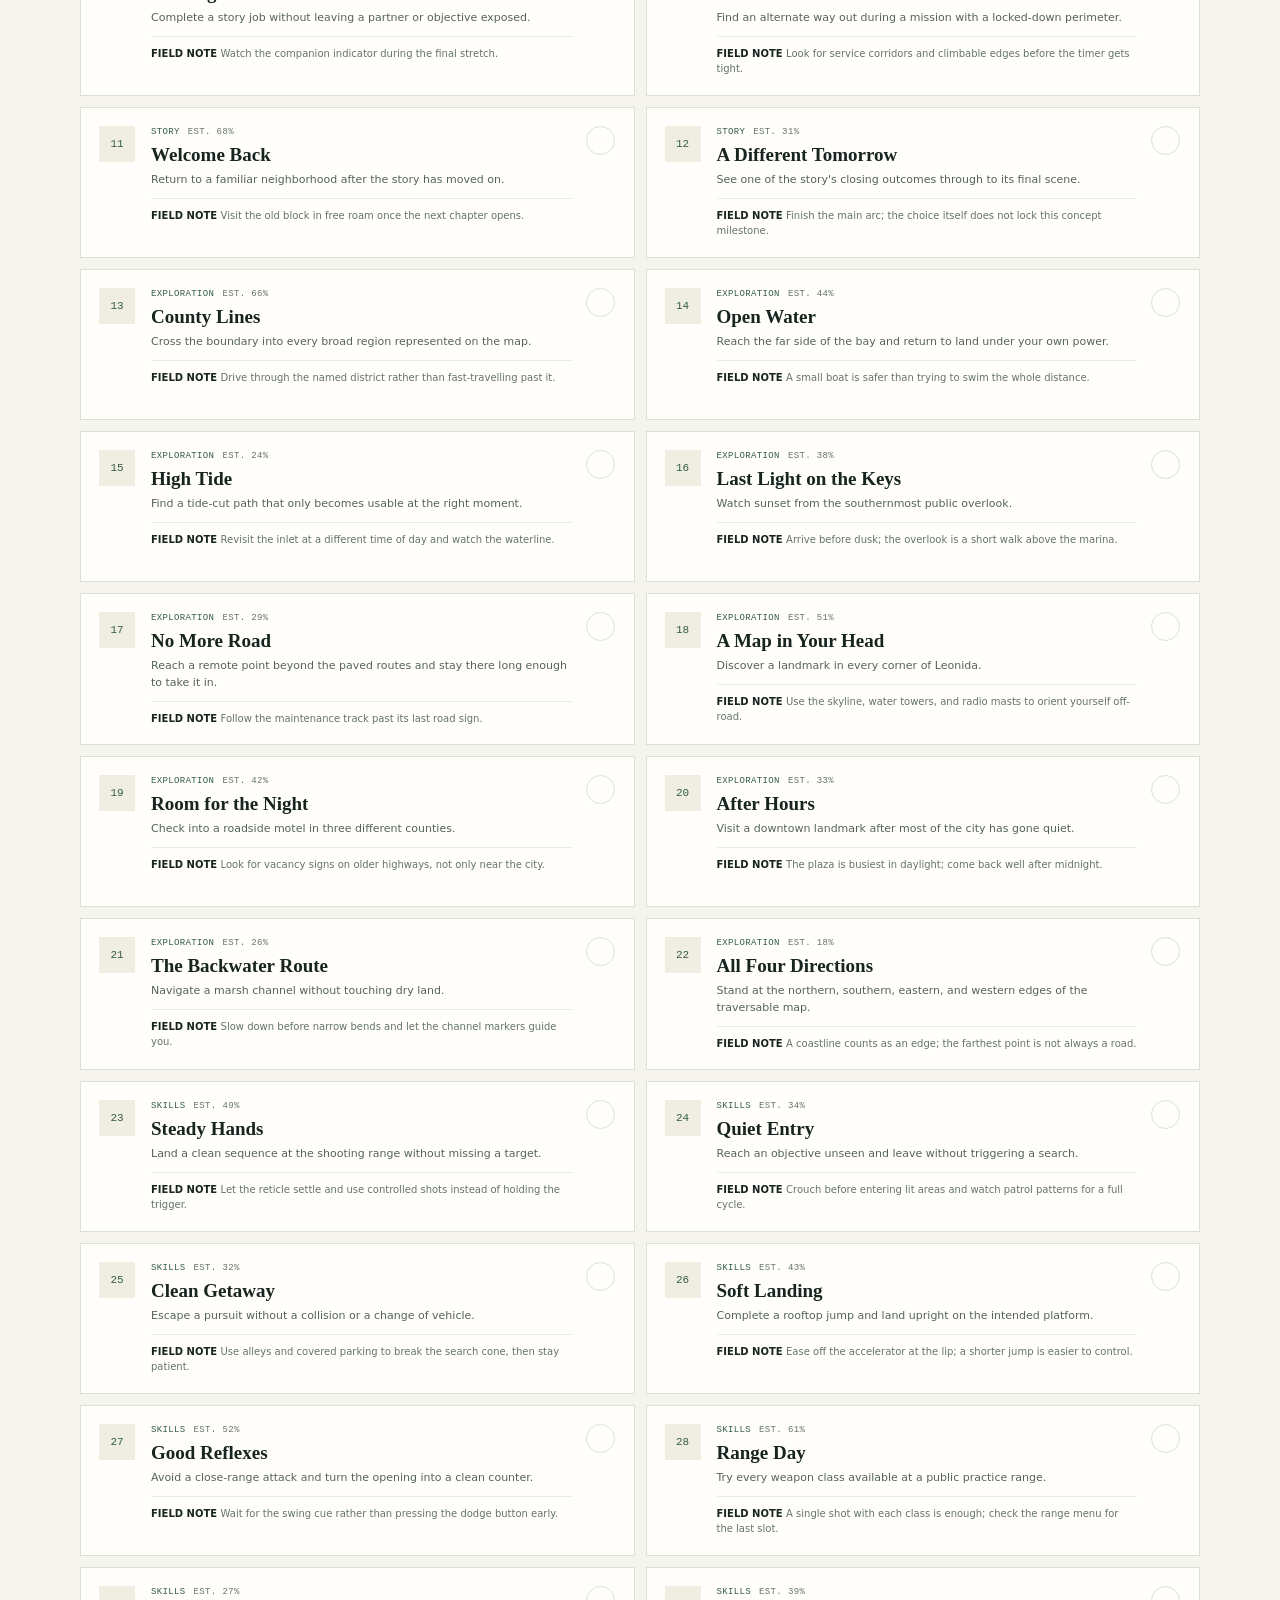
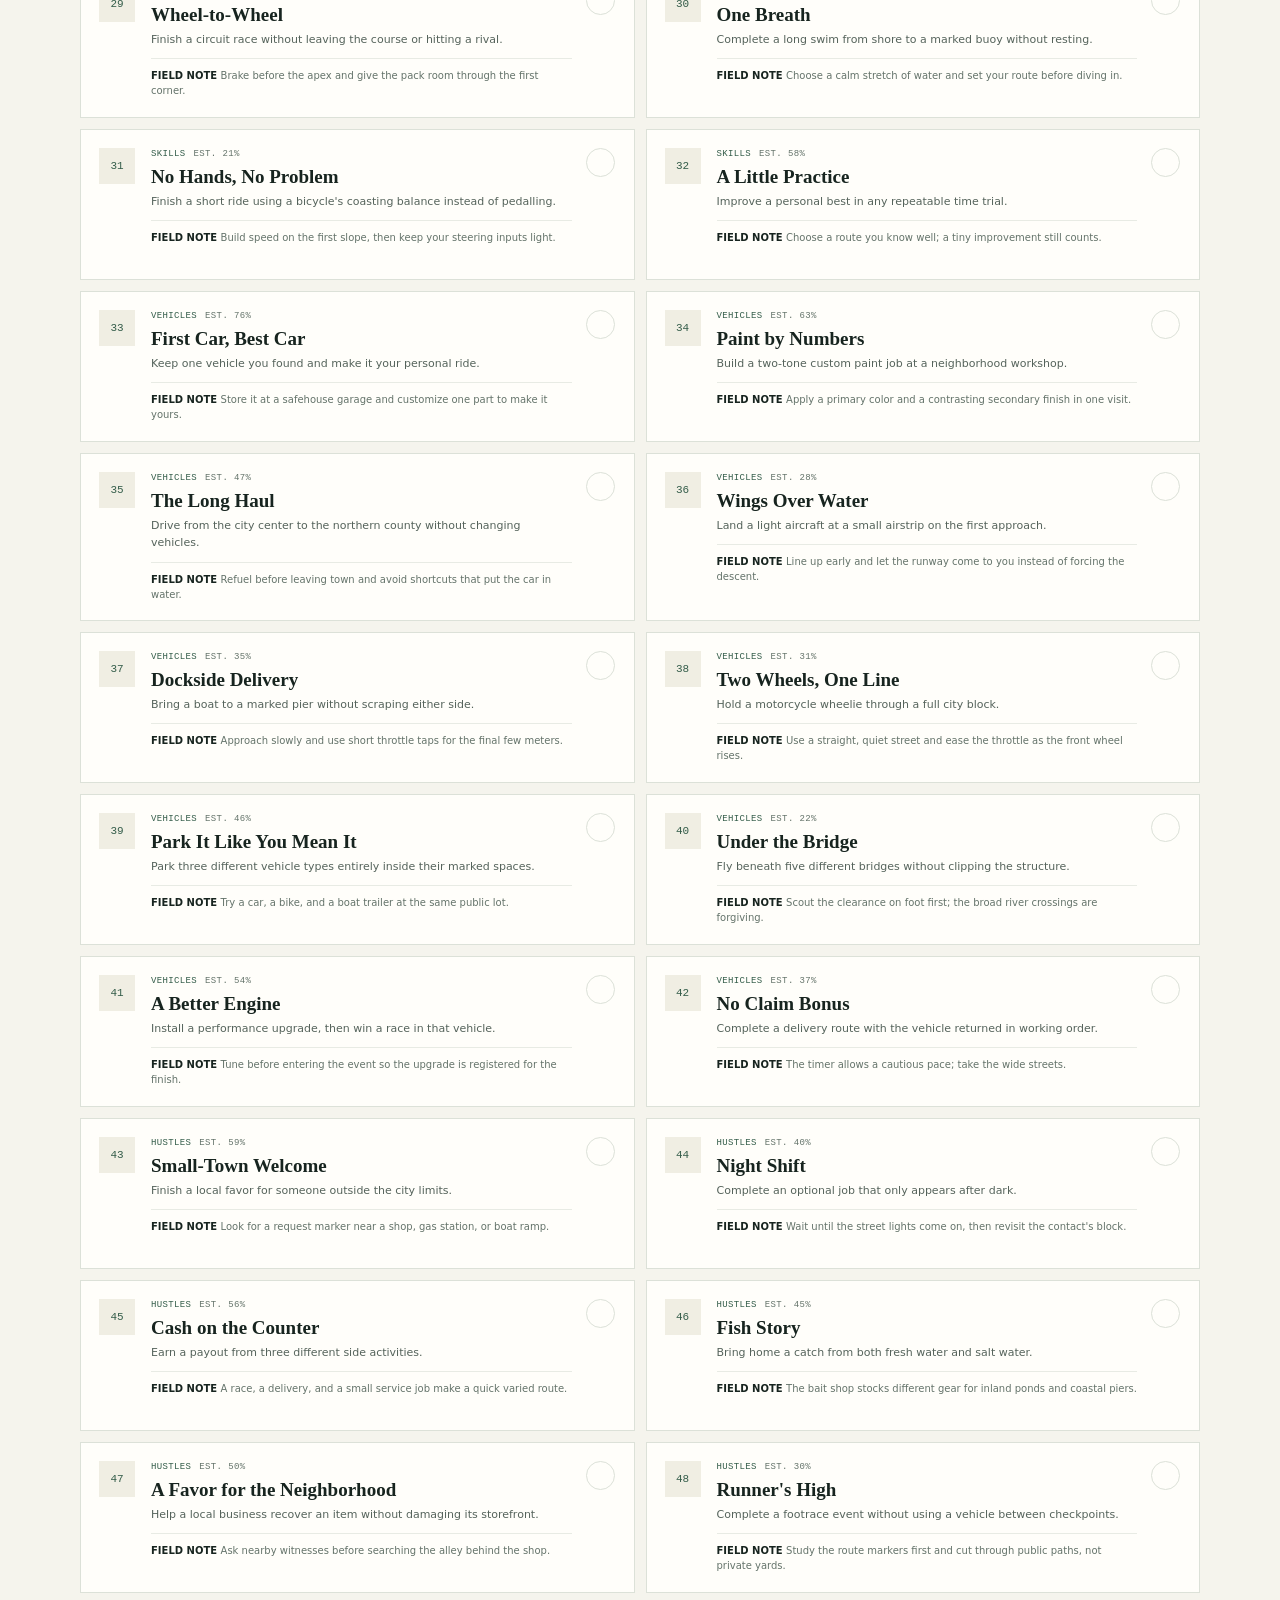
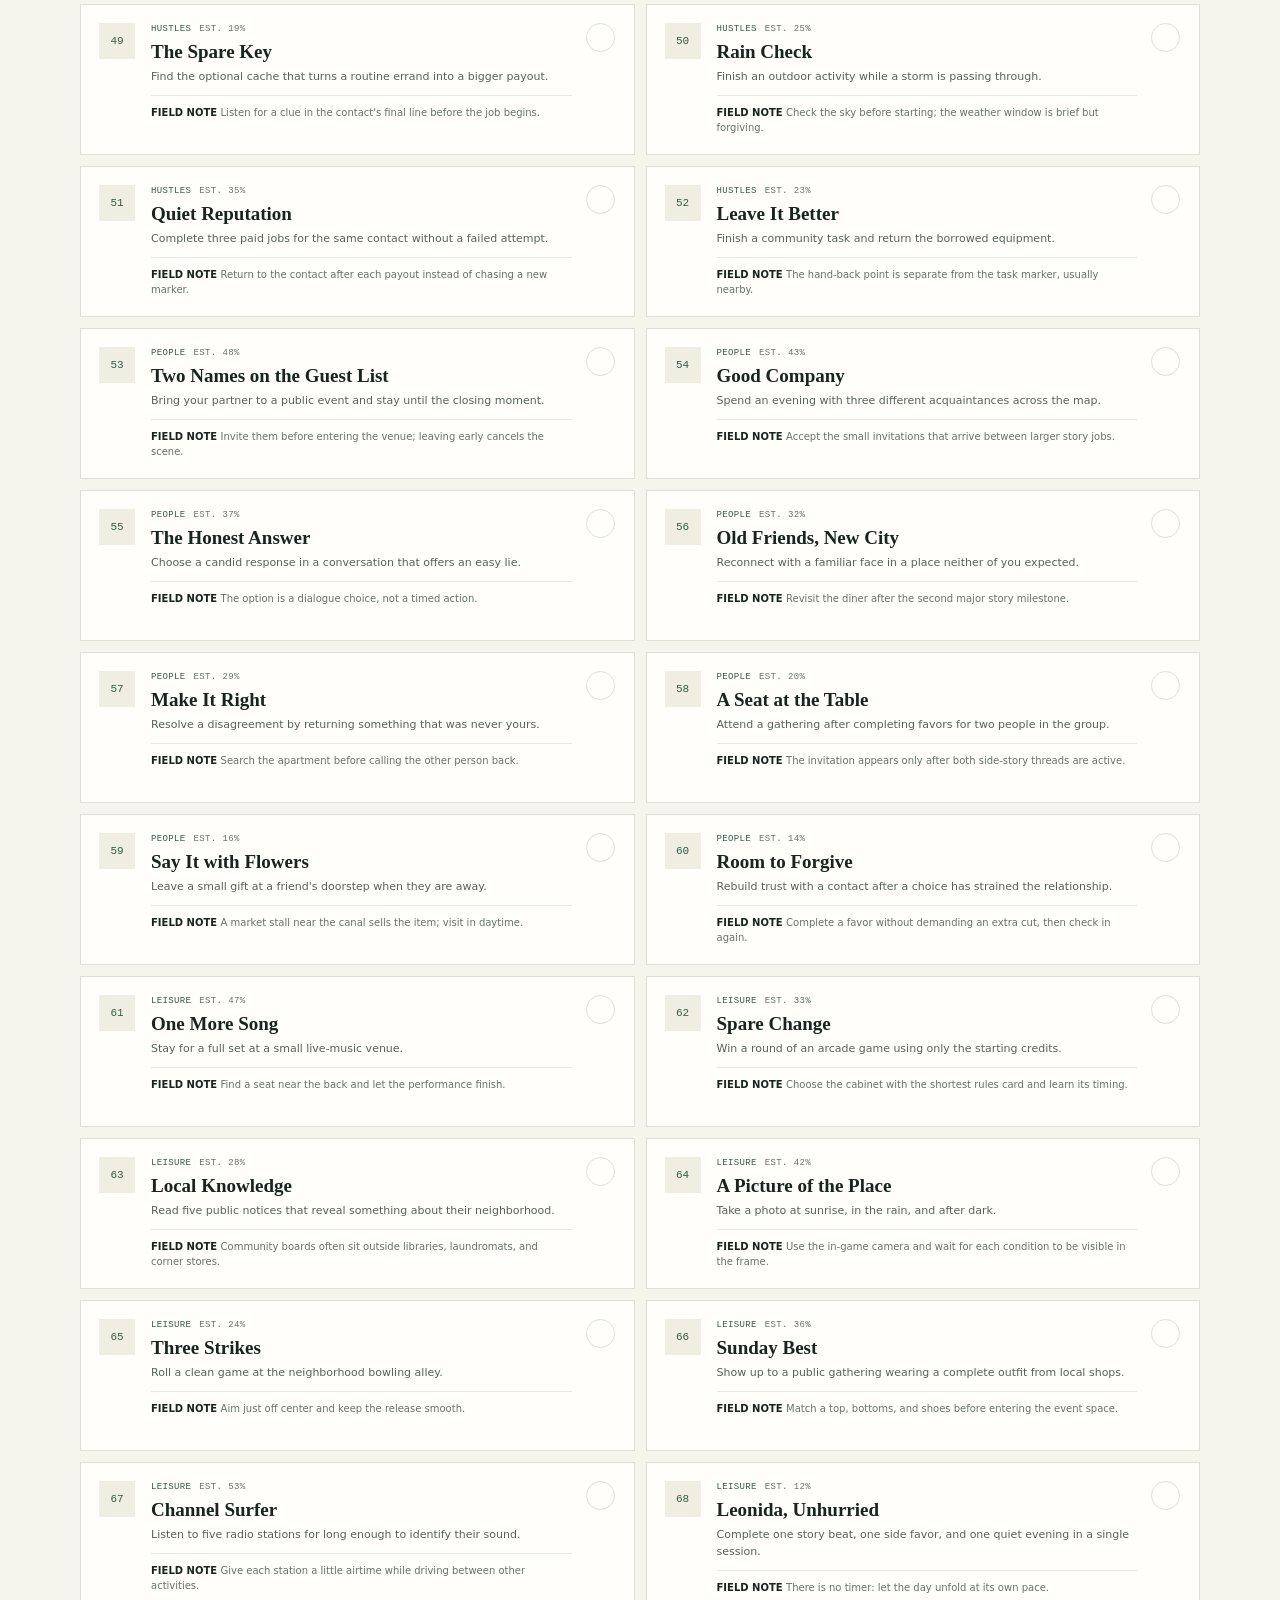
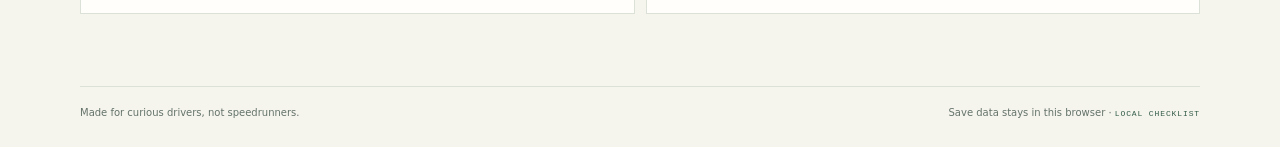
==== commit d867ad58: "Author complete trophy guide entry from scratch Co-authored-by: Copilot <223556219+Copilot@users.nor" ====
--- a/app/index.html
+++ b/app/index.html
@@ -3,116 +3,66 @@
   <head>
     <meta charset="utf-8">
     <meta name="viewport" content="width=device-width, initial-scale=1">
-    <meta name="theme-color" content="#10130f">
-    <meta name="description" content="A fan-made, offline GTA VI trophy planner for Leonida.">
-    <title>Leonida Ledger — GTA VI Trophy Guide</title>
+    <meta name="theme-color" content="#101916">
+    <meta name="description" content="A locally saved, community-made trophy roadmap for exploring Leonida.">
+    <title>Leonida Trophy Atlas</title>
     <link rel="stylesheet" href="style.css">
+    <script type="module" src="app.js"></script>
   </head>
   <body>
-    <div class="shell">
-      <header class="masthead">
-        <a class="wordmark" href="./" aria-label="Leonida Ledger home">
-          <span class="mark" aria-hidden="true">L</span>
-          <span>LEONIDA <b>LEDGER</b></span>
-        </a>
-        <span class="edition">FIELD NOTES / FAN EDITION</span>
-      </header>
+    <header class="masthead">
+      <a class="wordmark" href="#" aria-label="Leonida Trophy Atlas home"><span class="wordmark-mark">L</span> LEONIDA <span>FIELD NOTES</span></a>
+      <p class="edition">GTA VI · TROPHY ROADMAP</p>
+    </header>
 
-      <main>
-        <section class="hero" aria-labelledby="page-title">
-          <div class="hero-copy">
-            <p class="eyebrow"><span class="live-dot"></span> A road map for the long haul</p>
-            <h1 id="page-title">The road to<br><em>Leonida legend.</em></h1>
-            <p class="intro">Keep your own checklist, find the next smart detour, and make every trip across the state count.</p>
-            <p class="disclaimer">Unofficial fan-made planning guide. Trophy names, conditions, and rarity figures are speculative—not a verified game list.</p>
-          </div>
-          <aside class="progress-card" aria-label="Trophy progress">
-            <div class="ring" id="progress-ring" role="img" aria-label="0 percent complete">
-              <div><strong id="percent">0%</strong><span>COMPLETE</span></div>
-            </div>
-            <div class="progress-copy">
-              <span class="eyebrow">YOUR JOURNEY</span>
-              <strong><span id="earned-count">0</span><small> / <span id="total-count">0</span> logged</small></strong>
-              <span class="muted" id="remaining-copy">Every story starts somewhere.</span>
-            </div>
-          </aside>
-        </section>
+    <main>
+      <section class="hero" aria-labelledby="page-title">
+        <div class="hero-copy">
+          <p class="eyebrow"><span class="live-dot"></span> YOUR PERSONAL FIELD GUIDE</p>
+          <h1 id="page-title">The long way<br>around <em>Leonida.</em></h1>
+          <p class="intro">A fan-made, speculative checklist for the road ahead. Keep your route, mark the moments, and make the map yours.</p>
+          <a class="jump-link" href="#trophy-list">Explore the trophy atlas <span aria-hidden="true">↓</span></a>
+        </div>
+        <div class="hero-art" role="img" aria-label="A graphic sunset over a Florida-inspired coastline">
+          <div class="sun"></div>
+          <div class="coast coast-back"></div>
+          <div class="coast coast-front"></div>
+          <div class="art-label">STATE OF<br>LEONIDA</div>
+          <span class="art-coordinate">LAT 25° 46' N · LONG 80° 12' W</span>
+        </div>
+      </section>
 
-        <section class="roadmap" aria-label="Journey milestones">
-          <div class="road-step active"><span>01</span><div><b>Story first</b><small>Follow the main road</small></div></div>
-          <div class="road-line" aria-hidden="true"></div>
-          <div class="road-step"><span>02</span><div><b>Side streets</b><small>Meet the locals</small></div></div>
-          <div class="road-line" aria-hidden="true"></div>
-          <div class="road-step"><span>03</span><div><b>Full state</b><small>Leave no corner behind</small></div></div>
-        </section>
+      <section class="progress-panel" aria-label="Your completion progress">
+        <div class="progress-heading">
+          <div><p class="eyebrow">THE BIG PICTURE</p><h2><span id="earned-count">0</span><span class="count-divider">/</span><span id="total-count">0</span> checked off</h2></div>
+          <p id="progress-message" class="progress-message">Every great story starts somewhere.</p>
+        </div>
+        <div class="progress-track" role="progressbar" aria-label="Trophy completion" aria-valuemin="0" aria-valuemax="100" aria-valuenow="0" id="progress-bar">
+          <span id="progress-fill"></span>
+        </div>
+        <div class="progress-foot"><span>STARTING OUT</span><span id="progress-percent">0%</span><span>LEGEND STATUS</span></div>
+      </section>
 
-        <section class="guide" aria-labelledby="list-title">
-          <div class="section-heading">
-            <div>
-              <p class="eyebrow">THE CHECKLIST</p>
-              <h2 id="list-title">Pick your next move</h2>
-            </div>
-            <div class="data-actions">
-              <button class="button button-quiet" id="export" type="button">Export progress <span aria-hidden="true">↗</span></button>
-              <label class="button button-quiet import-button" for="import-file">Import <span aria-hidden="true">↙</span></label>
-              <input id="import-file" class="visually-hidden" type="file" accept="application/json,.json">
-            </div>
-          </div>
+      <section class="atlas" id="trophy-list" aria-labelledby="atlas-title">
+        <div class="section-heading">
+          <div><p class="eyebrow">PIN YOUR NEXT MILESTONE</p><h2 id="atlas-title">The trophy atlas</h2></div>
+          <button class="text-button" id="reset-progress" type="button">Clear my marks</button>
+        </div>
+        <div class="toolbar">
+          <label class="search-wrap"><span class="sr-only">Search trophies</span><span aria-hidden="true">⌕</span><input id="search" type="search" placeholder="Search the atlas…" autocomplete="off"></label>
+          <label class="select-wrap"><span class="sr-only">Filter by category</span><select id="type-filter"><option value="all">All categories</option></select></label>
+          <label class="select-wrap"><span class="sr-only">Filter by progress</span><select id="status-filter"><option value="all">All milestones</option><option value="open">Still ahead</option><option value="earned">Checked off</option></select></label>
+          <label class="select-wrap"><span class="sr-only">Sort trophies</span><select id="sort-order"><option value="route">Guide order</option><option value="name">Name A–Z</option><option value="rarity">Rarest first</option></select></label>
+        </div>
+        <div class="list-meta"><p id="result-count" aria-live="polite"></p><div class="legend"><span class="legend-dot"></span> COMMUNITY ESTIMATE</div></div>
+        <div id="cards" class="cards" aria-live="polite"></div>
+        <p id="empty-state" class="empty-state" hidden>No milestones match this route. Try another search or filter.</p>
+      </section>
+    </main>
 
-          <div class="toolbar">
-            <label class="searchbox">
-              <span class="visually-hidden">Search trophies and hints</span>
-              <span aria-hidden="true">⌕</span>
-              <input id="search" type="search" placeholder="Search the ledger..." autocomplete="off">
-              <kbd>/</kbd>
-            </label>
-            <label class="select-wrap">
-              <span class="visually-hidden">Filter by grade</span>
-              <select id="grade-filter">
-                <option value="all">All grades</option>
-                <option value="platinum">Platinum</option>
-                <option value="gold">Gold</option>
-                <option value="silver">Silver</option>
-                <option value="bronze">Bronze</option>
-              </select>
-            </label>
-            <label class="select-wrap">
-              <span class="visually-hidden">Filter by progress</span>
-              <select id="status-filter">
-                <option value="all">All entries</option>
-                <option value="open">Still open</option>
-                <option value="earned">Logged</option>
-              </select>
-            </label>
-            <label class="spoiler-toggle">
-              <input id="spoiler-toggle" type="checkbox">
-              <span class="switch" aria-hidden="true"></span>
-              <span>Show hints</span>
-            </label>
-          </div>
-
-          <div class="table-wrap">
-            <table>
-              <thead>
-                <tr><th scope="col">LOG</th><th scope="col">TROPHY</th><th scope="col">GRADE</th><th scope="col">RARITY*</th><th scope="col">FIELD NOTE</th></tr>
-              </thead>
-              <tbody id="trophy-rows">
-                <tr><td colspan="5" class="loading">Opening the ledger…</td></tr>
-              </tbody>
-            </table>
-          </div>
-          <div class="list-footer">
-            <span id="result-count">Loading entries</span>
-            <span>*Community-style estimates for planning only</span>
-          </div>
-        </section>
-      </main>
-      <footer class="footer">
-        <span>LEONIDA LEDGER <i>·</i> MADE FOR THE MILES</span>
-        <span>Progress stays on this device.</span>
-      </footer>
-    </div>
-    <div id="toast" class="toast" role="status" aria-live="polite"></div>
-    <script type="module" src="app.js"></script>
+    <footer>
+      <p>Made for curious drivers, not speedrunners.</p>
+      <p>Save data stays in this browser · <span id="save-status">LOCAL CHECKLIST</span></p>
+    </footer>
   </body>
 </html>
--- a/app/style.css
+++ b/app/style.css
@@ -1,159 +1,133 @@
 :root {
-  color-scheme: dark;
-  --ink: #f3f0e7;
-  --muted: #9c9b8e;
-  --dim: #6d7165;
-  --surface: #181c17;
-  --surface-raised: #20251e;
-  --line: #343a30;
-  --lime: #c6ef73;
-  --aqua: #6bd8c3;
-  --gold: #f0c775;
-  --bronze: #cd9567;
-  font-family: Inter, ui-sans-serif, system-ui, -apple-system, BlinkMacSystemFont, "Segoe UI", sans-serif;
+  color-scheme: light;
+  --ink: #17241f;
+  --muted: #64736a;
+  --paper: #f5f4ed;
+  --panel: #fffefa;
+  --line: #dce1d8;
+  --green: #335c49;
+  --lime: #d6ef9e;
+  --orange: #e88751;
+  --mono: 'DM Mono', ui-monospace, monospace;
+  --sans: 'DM Sans', system-ui, sans-serif;
+  --serif: 'Playfair Display', Georgia, serif;
 }
 
 * { box-sizing: border-box; }
+html { scroll-behavior: smooth; }
+body { margin: 0; background: var(--paper); color: var(--ink); font-family: var(--sans); }
+button, input, select { font: inherit; }
+button, a, select { -webkit-tap-highlight-color: transparent; }
+a { color: inherit; }
 
-body {
-  margin: 0;
-  min-width: 320px;
-  background:
-    radial-gradient(ellipse at 87% 4%, #263b303b 0, transparent 30rem),
-    #10130f;
-  color: var(--ink);
+.masthead, main, footer { width: min(1120px, calc(100% - 48px)); margin-inline: auto; }
+.masthead { display: flex; justify-content: space-between; align-items: center; padding: 25px 0; border-bottom: 1px solid var(--line); }
+.wordmark { display: inline-flex; gap: 9px; align-items: center; color: var(--ink); font: 700 12px var(--mono); letter-spacing: .11em; text-decoration: none; }
+.wordmark > span:last-child { color: var(--muted); font-weight: 400; }
+.wordmark-mark { display: grid; width: 27px; height: 27px; place-items: center; background: var(--green); color: white; font: 700 16px var(--serif); letter-spacing: 0; }
+.edition, .eyebrow, .art-coordinate, .progress-foot, .legend, footer span { font: 500 10px var(--mono); letter-spacing: .11em; }
+.edition { margin: 0; color: var(--muted); }
+
+.hero { position: relative; display: grid; grid-template-columns: 1fr .92fr; min-height: 430px; align-items: center; gap: 48px; padding: 54px 0 52px; }
+.hero-copy { position: relative; z-index: 1; }
+.eyebrow { margin: 0 0 17px; color: var(--green); }
+.live-dot, .legend-dot { display: inline-block; width: 7px; height: 7px; margin-right: 7px; border-radius: 50%; background: var(--orange); vertical-align: 1px; }
+h1, h2, p { margin-top: 0; }
+h1 { margin-bottom: 20px; font: 600 clamp(45px, 6vw, 72px)/.99 var(--serif); letter-spacing: -.055em; }
+h1 em { color: var(--green); }
+.intro { max-width: 430px; margin-bottom: 26px; color: var(--muted); font-size: 15px; line-height: 1.7; }
+.jump-link { display: inline-flex; align-items: center; gap: 12px; padding-bottom: 5px; border-bottom: 1px solid var(--green); color: var(--green); font-size: 13px; font-weight: 700; text-decoration: none; }
+.jump-link span { font-size: 18px; }
+.hero-art { position: relative; min-height: 330px; overflow: hidden; background: linear-gradient(160deg, #f1c99b 0%, #f8d7a7 43%, #9eb4a3 43.2%, #547a71 100%); }
+.sun { position: absolute; top: 53px; right: 24%; width: 125px; aspect-ratio: 1; border-radius: 50%; background: #e88653; box-shadow: 0 0 0 17px #e886532b, 0 0 0 38px #e8865314; }
+.coast { position: absolute; right: -12%; bottom: -16%; width: 125%; height: 53%; border-radius: 50% 50% 0 0; transform: rotate(-12deg); }
+.coast-back { bottom: 1%; right: -22%; background: #527d72; }
+.coast-front { right: 9%; bottom: -27%; background: #294d48; transform: rotate(12deg); }
+.art-label { position: absolute; right: 25px; bottom: 27px; color: #fff7e6; font: 700 18px/1.05 var(--mono); letter-spacing: .1em; text-align: right; }
+.art-coordinate { position: absolute; top: 18px; left: 18px; color: #584a3c; font-size: 8px; }
+
+.progress-panel { padding: 28px 32px 22px; background: var(--green); color: white; }
+.progress-heading { display: flex; justify-content: space-between; align-items: end; gap: 20px; }
+.progress-heading .eyebrow { margin-bottom: 9px; color: var(--lime); }
+.progress-heading h2 { margin: 0; font: 600 25px var(--serif); }
+.count-divider { padding: 0 7px; color: #b2c4b5; font: 400 20px var(--sans); }
+.progress-message { margin: 0 0 4px; color: #d3ddd4; font-size: 12px; }
+.progress-track { height: 7px; margin: 23px 0 9px; overflow: hidden; background: #ffffff2a; }
+.progress-track span { display: block; width: 0; height: 100%; background: var(--lime); transition: width .25s ease; }
+.progress-foot { display: flex; justify-content: space-between; color: #cfdbd0; font-size: 8px; }
+.progress-foot span:nth-child(2) { color: var(--lime); }
+
+.atlas { padding: 64px 0 72px; }
+.section-heading { display: flex; justify-content: space-between; align-items: end; margin-bottom: 23px; }
+.section-heading .eyebrow { margin-bottom: 9px; }
+.section-heading h2 { margin: 0; font: 600 38px var(--serif); letter-spacing: -.04em; }
+.text-button { padding: 0 0 5px; border: 0; border-bottom: 1px solid var(--line); background: transparent; color: var(--muted); font-size: 12px; cursor: pointer; }
+.text-button:hover { border-color: var(--orange); color: var(--ink); }
+.toolbar { display: grid; grid-template-columns: minmax(200px, 1fr) repeat(3, max-content); gap: 9px; }
+.search-wrap, .select-wrap { display: flex; min-height: 44px; align-items: center; border: 1px solid var(--line); background: var(--panel); }
+.search-wrap { gap: 10px; padding: 0 13px; color: var(--muted); font-size: 20px; }
+.search-wrap input { width: 100%; border: 0; outline: 0; background: transparent; color: var(--ink); font-size: 12px; }
+.search-wrap:focus-within, .select-wrap:focus-within { border-color: var(--green); }
+.select-wrap select { min-width: 142px; height: 42px; padding: 0 30px 0 12px; border: 0; outline: 0; appearance: none; background: transparent; color: var(--ink); font-size: 11px; cursor: pointer; }
+.select-wrap { position: relative; }
+.select-wrap::after { position: absolute; right: 12px; color: var(--muted); content: '⌄'; pointer-events: none; }
+.list-meta { display: flex; justify-content: space-between; align-items: center; padding: 16px 0 12px; }
+.list-meta p { margin: 0; color: var(--muted); font-size: 11px; }
+.legend { color: var(--muted); font-size: 8px; }
+.legend-dot { width: 6px; height: 6px; background: var(--orange); }
+.cards { display: grid; grid-template-columns: repeat(2, minmax(0, 1fr)); gap: 11px; }
+.trophy-card { display: grid; grid-template-columns: 38px 1fr 30px; gap: 14px; align-items: start; min-height: 151px; padding: 18px; border: 1px solid var(--line); background: var(--panel); transition: border-color .2s, transform .2s, opacity .2s; }
+.trophy-card:hover { transform: translateY(-2px); border-color: #9fb3a3; }
+.trophy-card.is-earned { border-color: #b2c8a9; background: #f9fcf2; }
+.trophy-card.is-earned .trophy-name { color: #59715e; text-decoration: line-through; text-decoration-color: #9ab18d; }
+.trophy-index { display: grid; width: 36px; height: 36px; place-items: center; background: #f0eee3; color: var(--green); font: 11px var(--mono); }
+.trophy-body { min-width: 0; }
+.trophy-kicker { display: flex; flex-wrap: wrap; gap: 8px; align-items: center; margin: 1px 0 7px; color: var(--muted); font: 9px var(--mono); letter-spacing: .04em; text-transform: uppercase; }
+.type-tag { color: var(--green); }
+.trophy-name { margin: 0 0 5px; font: 600 19px/1.16 var(--serif); }
+.trophy-description { margin: 0 0 10px; color: #55635b; font-size: 11px; line-height: 1.55; }
+.trophy-hint { margin: 0; padding-top: 9px; border-top: 1px solid #e8ebe4; color: var(--muted); font-size: 10px; line-height: 1.5; }
+.trophy-hint strong { color: var(--ink); font-weight: 700; }
+.mark-button { display: grid; width: 29px; height: 29px; place-items: center; border: 1px solid var(--line); border-radius: 50%; background: transparent; color: transparent; cursor: pointer; }
+.mark-button::before { width: 7px; height: 12px; border: solid currentColor; border-width: 0 2px 2px 0; content: ''; transform: rotate(45deg) translate(-1px, -1px); }
+.mark-button:hover { border-color: var(--green); color: var(--green); }
+.is-earned .mark-button { border-color: var(--green); background: var(--green); color: white; }
+.empty-state { padding: 40px 10px; color: var(--muted); text-align: center; }
+.sr-only { position: absolute; width: 1px; height: 1px; padding: 0; overflow: hidden; clip: rect(0, 0, 0, 0); white-space: nowrap; clip-path: inset(50%); }
+
+footer { display: flex; justify-content: space-between; gap: 20px; padding: 20px 0 29px; border-top: 1px solid var(--line); color: var(--muted); }
+footer p { margin: 0; font-size: 10px; }
+footer span { color: var(--green); font-size: 8px; }
+
+@media (max-width: 760px) {
+  .masthead, main, footer { width: min(100% - 32px, 560px); }
+  .masthead { padding: 18px 0; }
+  .edition { font-size: 8px; }
+  .hero { grid-template-columns: 1fr; gap: 28px; min-height: 0; padding: 48px 0 30px; }
+  .hero-art { min-height: 245px; }
+  .sun { top: 37px; width: 92px; }
+  .progress-panel { padding: 23px 20px 18px; }
+  .progress-heading { align-items: start; flex-direction: column; gap: 8px; }
+  .progress-message { margin: 0; }
+  .atlas { padding: 48px 0; }
+  .section-heading h2 { font-size: 32px; }
+  .toolbar { grid-template-columns: 1fr 1fr; }
+  .search-wrap { grid-column: 1 / -1; }
+  .select-wrap select { width: 100%; min-width: 0; }
+  .cards { grid-template-columns: 1fr; }
 }
 
-button, input, select { font: inherit; }
-button, label { -webkit-tap-highlight-color: transparent; }
-button:focus-visible, input:focus-visible, select:focus-visible, a:focus-visible {
-  outline: 2px solid var(--lime);
-  outline-offset: 3px;
+@media (max-width: 400px) {
+  .masthead, main, footer { width: calc(100% - 24px); }
+  .edition { max-width: 100px; text-align: right; line-height: 1.5; }
+  .section-heading h2 { font-size: 29px; }
+  .trophy-card { grid-template-columns: 31px 1fr 25px; gap: 10px; padding: 14px 12px; }
+  .trophy-index { width: 30px; height: 30px; font-size: 9px; }
+  .trophy-name { font-size: 17px; }
+  .mark-button { width: 26px; height: 26px; }
+  footer { flex-direction: column; gap: 8px; }
 }
 
-.shell { max-width: 1240px; margin: 0 auto; padding: 0 42px; }
-.masthead { display: flex; justify-content: space-between; align-items: center; height: 82px; border-bottom: 1px solid #ffffff12; }
-.wordmark { display: flex; align-items: center; gap: 11px; color: var(--ink); text-decoration: none; font-size: 12px; letter-spacing: .14em; }
-.wordmark b { color: var(--lime); font-weight: 650; }
-.mark { display: grid; width: 29px; height: 29px; place-items: center; border: 1px solid var(--lime); color: var(--lime); font: italic 19px Georgia, serif; transform: rotate(-7deg); }
-.edition, .eyebrow, th, .list-footer, .footer { font-size: 10px; letter-spacing: .13em; }
-.edition { color: var(--dim); }
-
-.hero { display: flex; align-items: center; justify-content: space-between; gap: 48px; padding: 76px 0 54px; }
-.hero-copy { max-width: 580px; }
-.eyebrow { margin: 0 0 16px; color: var(--lime); font-weight: 650; }
-.live-dot { display: inline-block; width: 7px; height: 7px; margin: 0 8px 1px 0; border-radius: 50%; background: var(--aqua); box-shadow: 0 0 12px #6bd8c377; }
-h1 { margin: 0; font: 500 clamp(43px, 6.4vw, 76px)/.99 Georgia, "Times New Roman", serif; letter-spacing: -.055em; }
-h1 em { color: var(--lime); font-weight: 400; }
-.intro { max-width: 440px; margin: 22px 0 0; color: #c1c3b8; font-size: 15px; line-height: 1.65; }
-.disclaimer { max-width: 510px; margin: 14px 0 0; color: var(--dim); font-size: 11px; line-height: 1.55; }
-
-.progress-card { display: flex; align-items: center; gap: 20px; min-width: 250px; padding: 20px 22px; background: linear-gradient(140deg, #1d241d, #171b16); border: 1px solid #ffffff12; border-radius: 4px; }
-.ring { --progress: 0deg; display: grid; width: 88px; height: 88px; flex: 0 0 88px; place-items: center; border-radius: 50%; background: conic-gradient(var(--lime) var(--progress), #394137 var(--progress)); position: relative; }
-.ring::before { content: ""; position: absolute; inset: 5px; background: #1b201a; border-radius: 50%; }
-.ring div { display: grid; gap: 3px; z-index: 1; text-align: center; }
-.ring strong { font: 24px Georgia, serif; }
-.ring span { color: var(--muted); font-size: 8px; letter-spacing: .12em; }
-.progress-copy { display: grid; gap: 9px; }
-.progress-copy .eyebrow { margin: 0; font-size: 9px; }
-.progress-copy > strong { font: 26px Georgia, serif; }
-.progress-copy small { color: var(--muted); font: 13px ui-sans-serif, system-ui; }
-.muted { color: var(--muted); font-size: 11px; }
-
-.roadmap { display: flex; align-items: center; gap: 15px; padding: 22px 24px; background: #171b16; border: 1px solid #ffffff10; }
-.road-step { display: flex; align-items: center; gap: 11px; opacity: .48; }
-.road-step.active { opacity: 1; }
-.road-step > span { display: grid; width: 29px; height: 29px; place-items: center; border: 1px solid #59604e; border-radius: 50%; color: var(--muted); font: 10px ui-sans-serif, system-ui; }
-.road-step.active > span { color: var(--lime); border-color: var(--lime); }
-.road-step div { display: grid; gap: 3px; }
-.road-step b { font-size: 11px; font-weight: 600; }
-.road-step small { color: var(--muted); font-size: 10px; }
-.road-line { height: 1px; min-width: 24px; flex: 1; background: var(--line); }
-
-.guide { padding: 63px 0 36px; }
-.section-heading { display: flex; align-items: end; justify-content: space-between; gap: 20px; margin-bottom: 24px; }
-.section-heading .eyebrow { margin-bottom: 8px; }
-h2 { margin: 0; font: 400 32px Georgia, serif; letter-spacing: -.03em; }
-.data-actions { display: flex; gap: 8px; }
-.button { display: inline-flex; align-items: center; gap: 8px; min-height: 37px; padding: 0 12px; border: 1px solid var(--line); border-radius: 3px; background: transparent; color: #c2c5b9; font-size: 11px; cursor: pointer; }
-.button:hover { border-color: #727d66; color: var(--ink); }
-.button span { color: var(--lime); }
-.toolbar { display: flex; align-items: center; gap: 10px; padding: 12px; background: #171b16; border: 1px solid #ffffff10; border-bottom: 0; }
-.searchbox { display: flex; align-items: center; gap: 10px; min-width: 210px; height: 36px; flex: 1; padding: 0 10px; border: 1px solid var(--line); background: #11140f; color: var(--muted); }
-.searchbox > span { font-size: 20px; }
-.searchbox input { width: 100%; min-width: 30px; border: 0; outline: 0; background: transparent; color: var(--ink); font-size: 12px; }
-.searchbox input::placeholder { color: #777b70; }
-kbd { padding: 2px 6px; border: 1px solid #454a3f; border-radius: 2px; color: var(--dim); font-size: 10px; }
-.select-wrap select { height: 36px; padding: 0 30px 0 10px; border: 1px solid var(--line); border-radius: 0; background: #11140f; color: #c2c5b9; font-size: 11px; }
-.spoiler-toggle { display: inline-flex; align-items: center; gap: 8px; padding: 0 8px; color: #c2c5b9; font-size: 11px; white-space: nowrap; cursor: pointer; }
-.spoiler-toggle input { position: absolute; opacity: 0; pointer-events: none; }
-.switch { width: 27px; height: 15px; border-radius: 10px; background: #454a40; transition: background .15s; position: relative; }
-.switch::after { content: ""; position: absolute; top: 3px; left: 3px; width: 9px; height: 9px; border-radius: 50%; background: #c4c6bc; transition: transform .15s; }
-.spoiler-toggle input:checked + .switch { background: #657f39; }
-.spoiler-toggle input:checked + .switch::after { transform: translateX(12px); background: var(--lime); }
-.spoiler-toggle input:focus-visible + .switch { outline: 2px solid var(--lime); outline-offset: 3px; }
-
-.table-wrap { overflow-x: auto; border: 1px solid #ffffff10; }
-table { width: 100%; min-width: 760px; border-collapse: collapse; }
-thead { background: #20251e; }
-th { padding: 12px 14px; color: #858b7d; text-align: left; font-weight: 600; }
-th:first-child { width: 64px; text-align: center; }
-th:nth-child(2) { width: 29%; }
-th:nth-child(3) { width: 105px; }
-th:nth-child(4) { width: 95px; }
-td { padding: 15px 14px; border-top: 1px solid #ffffff0d; color: #c8c9bf; font-size: 12px; line-height: 1.5; vertical-align: top; }
-tbody tr { background: #171b16; transition: background .15s; }
-tbody tr:hover { background: #1d231b; }
-td:first-child { text-align: center; }
-.check { appearance: none; display: inline-grid; width: 17px; height: 17px; place-items: center; margin: 2px 0 0; border: 1px solid #555d4d; border-radius: 3px; background: #10130f; cursor: pointer; }
-.check:checked { border-color: var(--lime); background: var(--lime); }
-.check:checked::after { content: "✓"; color: #182013; font-size: 12px; font-weight: 800; }
-.title-line { display: flex; align-items: center; gap: 8px; margin-bottom: 4px; color: var(--ink); font-weight: 620; }
-.trophy-id { color: #7d8277; font: 10px ui-monospace, monospace; }
-.description { color: #9ea195; font-size: 11px; }
-.grade { display: inline-flex; align-items: center; gap: 6px; text-transform: capitalize; }
-.grade::before { content: ""; width: 6px; height: 6px; border-radius: 50%; background: var(--dim); }
-.grade-platinum { color: #8eddd1; }.grade-platinum::before { background: #8eddd1; }
-.grade-gold { color: var(--gold); }.grade-gold::before { background: var(--gold); }
-.grade-silver { color: #c2c9ca; }.grade-silver::before { background: #c2c9ca; }
-.grade-bronze { color: var(--bronze); }.grade-bronze::before { background: var(--bronze); }
-.rarity { color: var(--muted); font-variant-numeric: tabular-nums; }
-.hint { color: #aeb8a1; }
-.hint-locked { color: #71766b; font-style: italic; }
-.earned-row .title-line { color: #969d8c; text-decoration: line-through; text-decoration-color: #626a58; }
-.empty-state, .loading { padding: 35px 18px; color: var(--muted); text-align: center; }
-.list-footer { display: flex; justify-content: space-between; gap: 12px; padding: 12px 2px; color: var(--dim); font-size: 9px; letter-spacing: .06em; }
-.footer { display: flex; justify-content: space-between; gap: 15px; padding: 20px 0 30px; border-top: 1px solid #ffffff12; color: var(--dim); letter-spacing: .04em; font-size: 9px; }
-.footer i { padding: 0 5px; color: var(--lime); font-style: normal; }
-.toast { position: fixed; right: 24px; bottom: 24px; max-width: calc(100vw - 48px); padding: 12px 16px; border: 1px solid #47513c; background: #20271d; color: var(--ink); font-size: 12px; opacity: 0; transform: translateY(8px); pointer-events: none; transition: opacity .18s, transform .18s; }
-.toast.visible { opacity: 1; transform: translateY(0); }
-.visually-hidden { position: absolute; width: 1px; height: 1px; padding: 0; margin: -1px; overflow: hidden; clip: rect(0, 0, 0, 0); white-space: nowrap; border: 0; }
-
-@media (max-width: 760px) {
-  .shell { padding: 0 20px; }
-  .hero { align-items: flex-start; flex-direction: column; gap: 25px; padding: 52px 0 35px; }
-  .progress-card { width: 100%; }
-  .roadmap { gap: 9px; padding: 17px 12px; }
-  .road-step { gap: 7px; }
-  .road-step small { display: none; }
-  .road-step b { font-size: 10px; }
-  .road-line { min-width: 10px; }
-  .guide { padding-top: 45px; }
-  .section-heading { align-items: flex-start; flex-direction: column; }
-  .toolbar { flex-wrap: wrap; }
-  .searchbox { flex-basis: 100%; }
-  .select-wrap { flex: 1; }
-  .select-wrap select { width: 100%; }
-  .spoiler-toggle { margin-left: auto; }
+@media (prefers-reduced-motion: reduce) {
+  *, *::before, *::after { scroll-behavior: auto !important; transition-duration: .01ms !important; }
 }
-
-@media (max-width: 430px) {
-  .shell { padding: 0 15px; }
-  .edition { font-size: 8px; }
-  .data-actions { width: 100%; }
-  .data-actions .button { flex: 1; justify-content: center; }
-  .road-step > span { width: 25px; height: 25px; }
-  h2 { font-size: 28px; }
-  .list-footer { flex-direction: column; }
-  .footer { flex-direction: column; }
-}
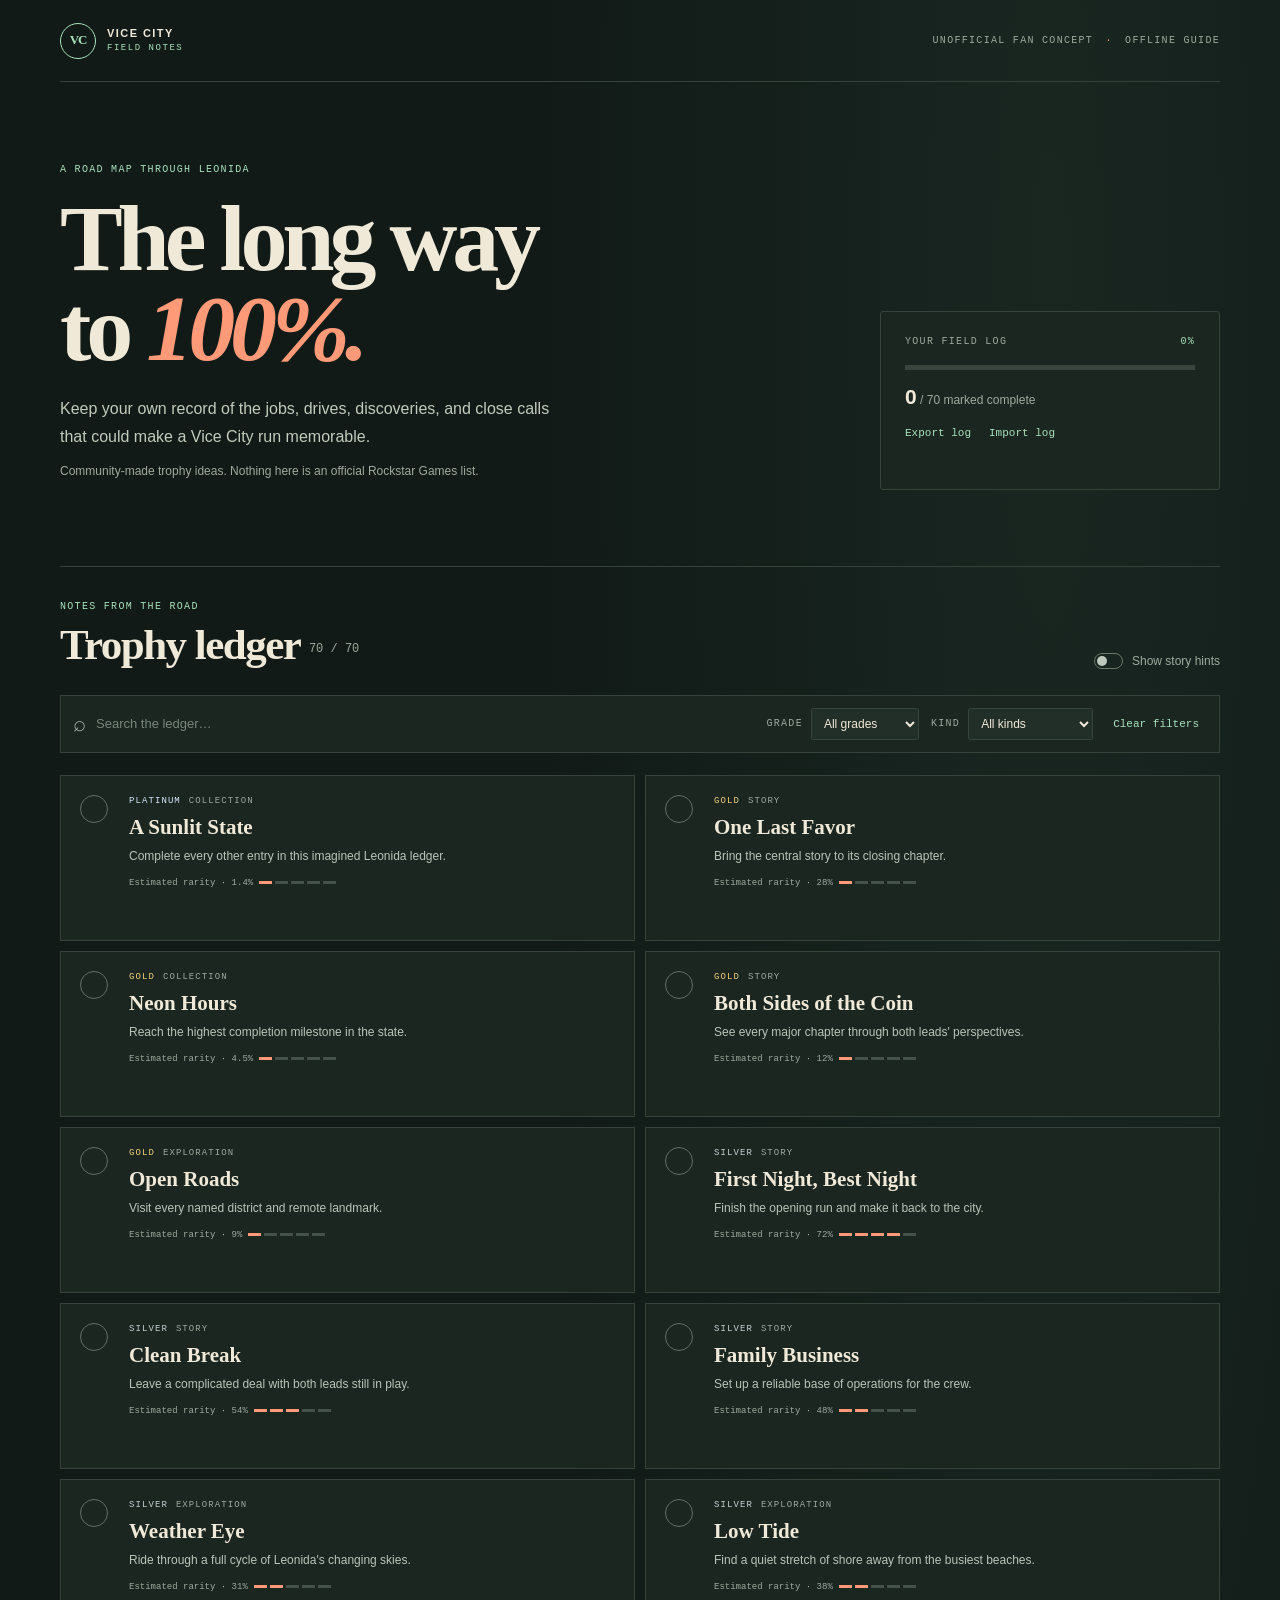
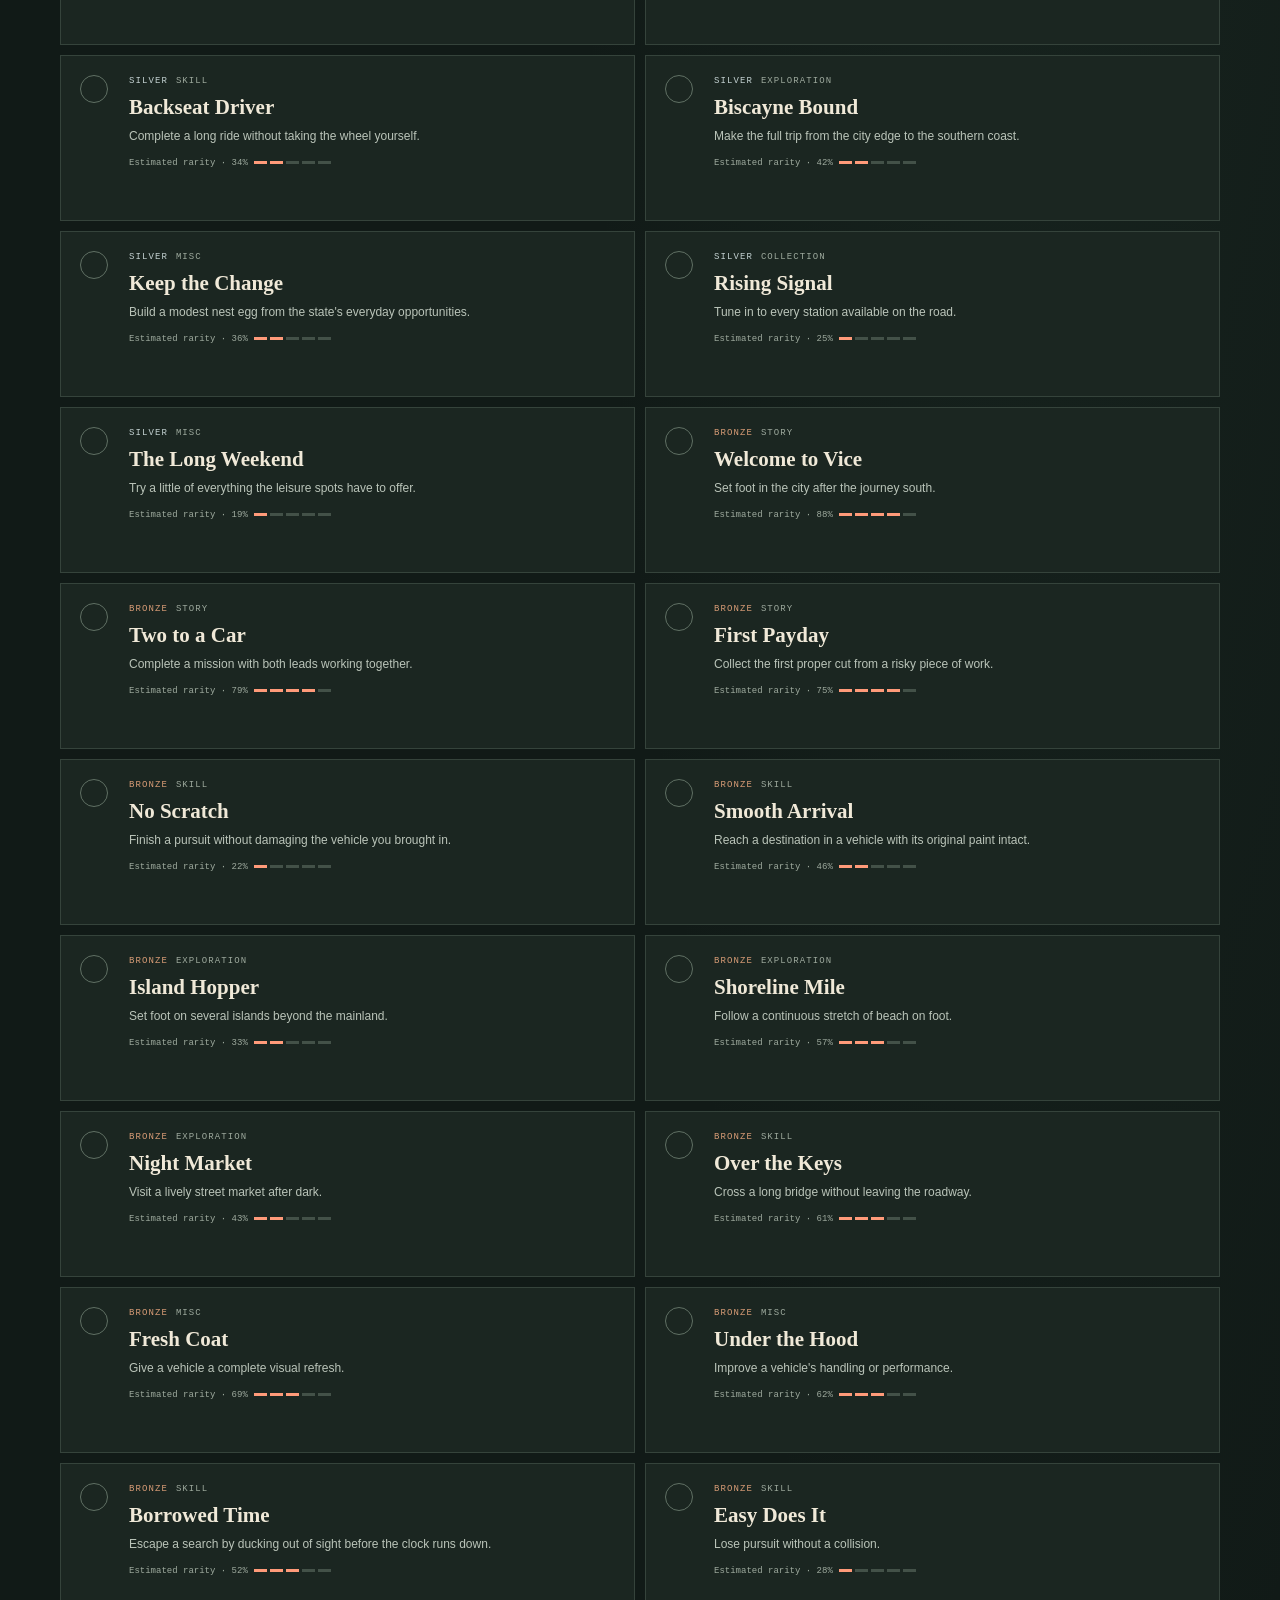
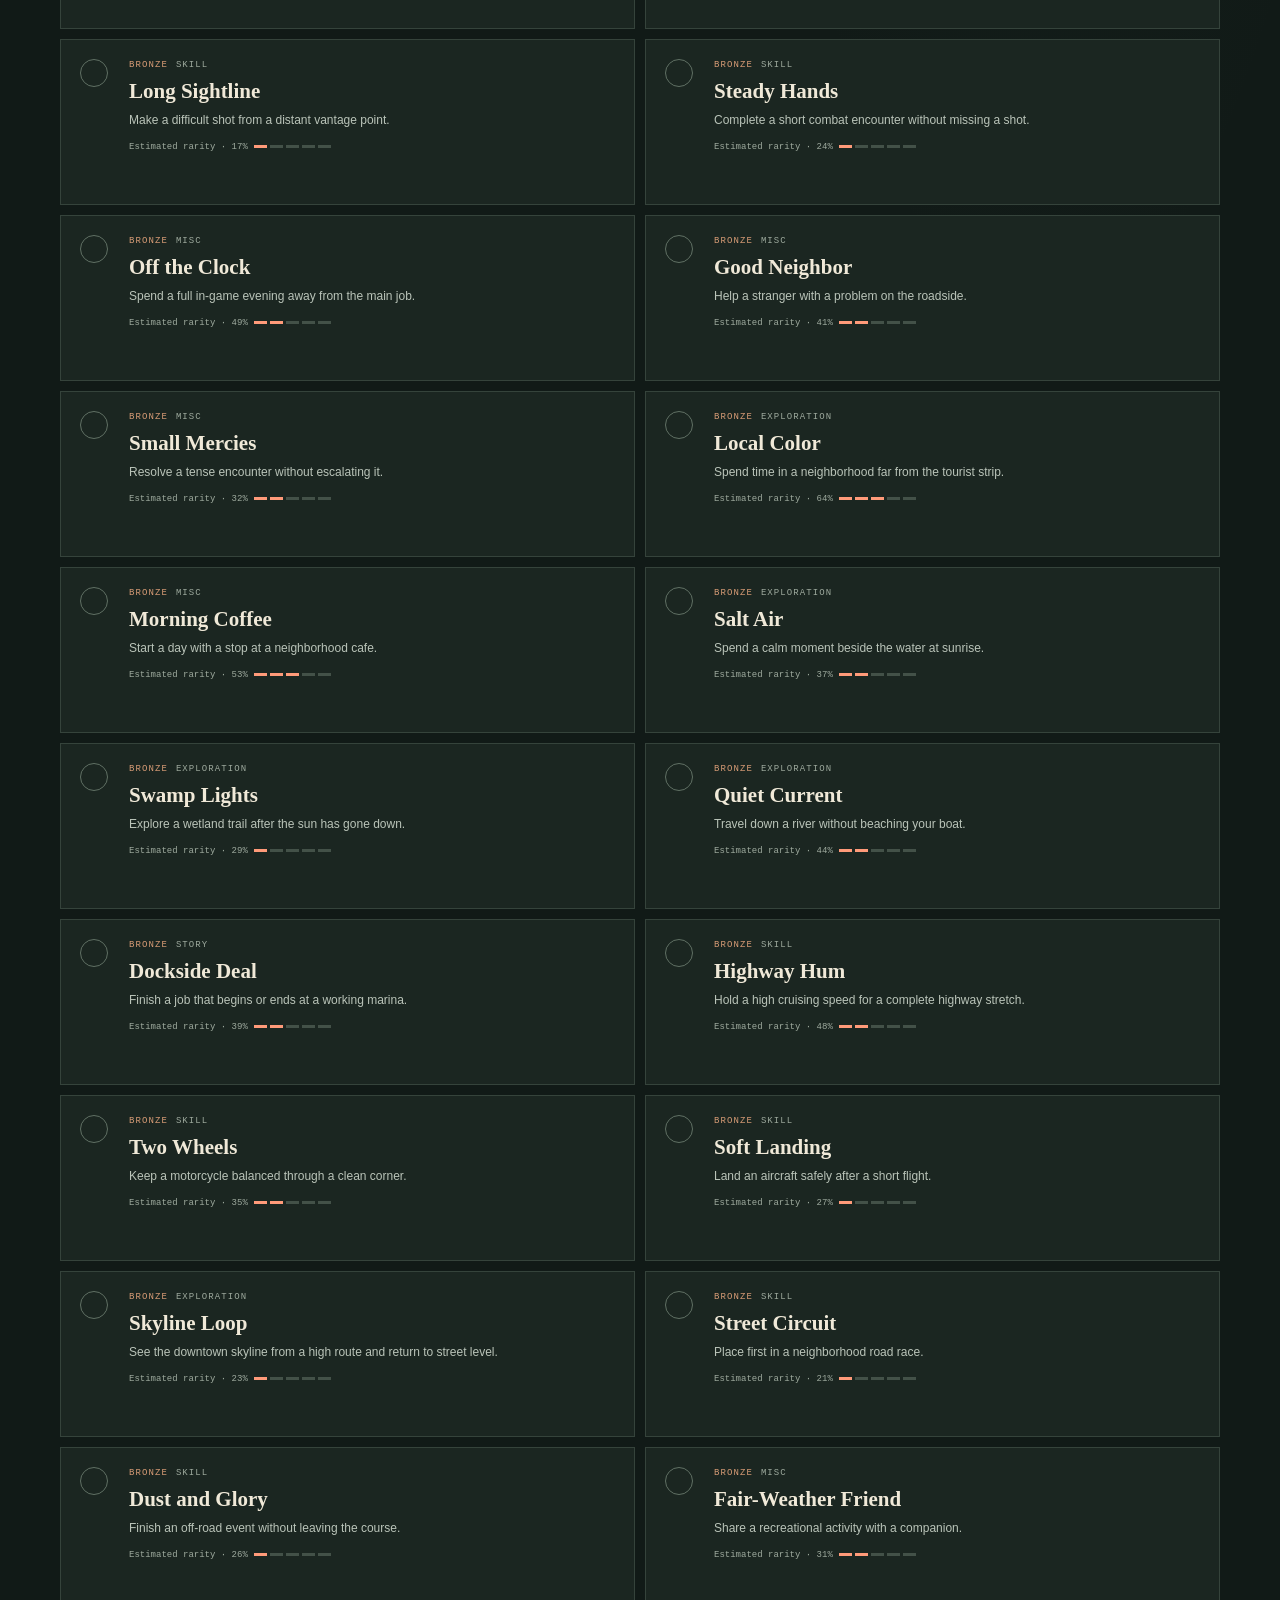
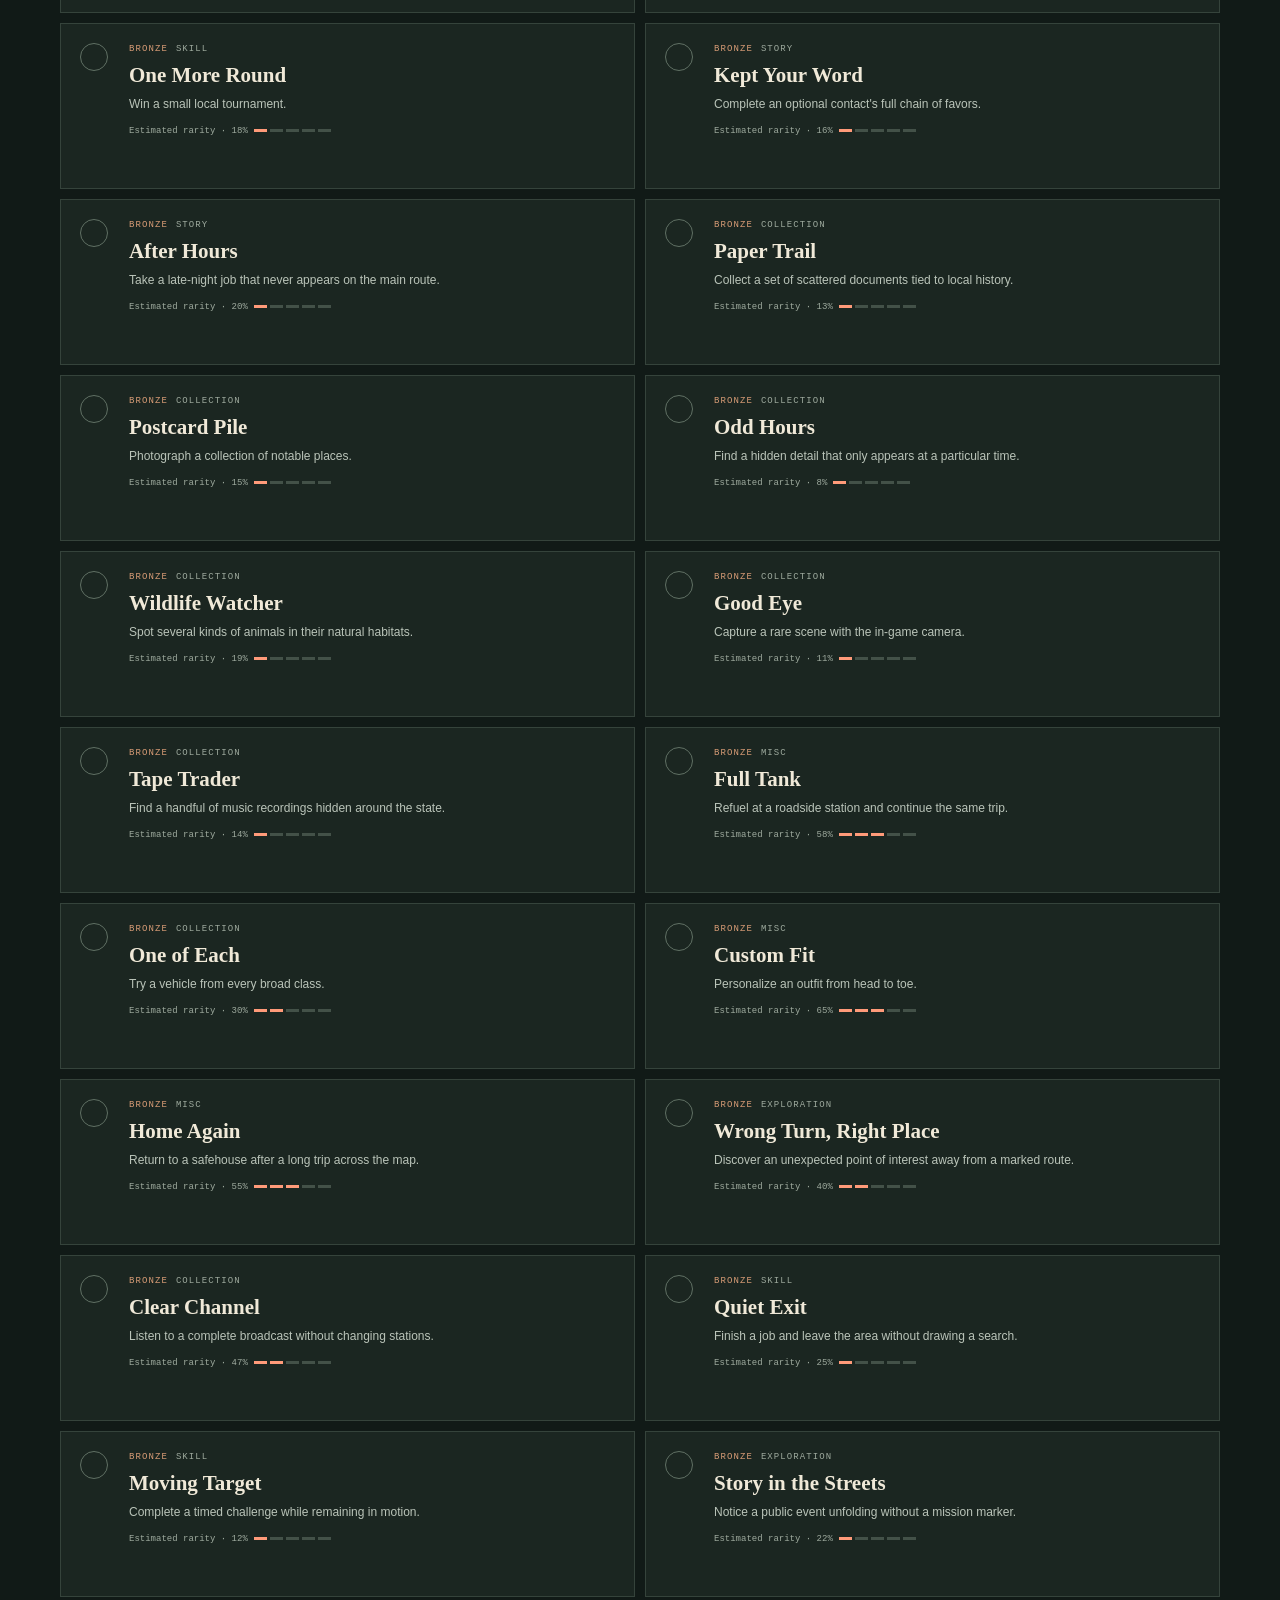
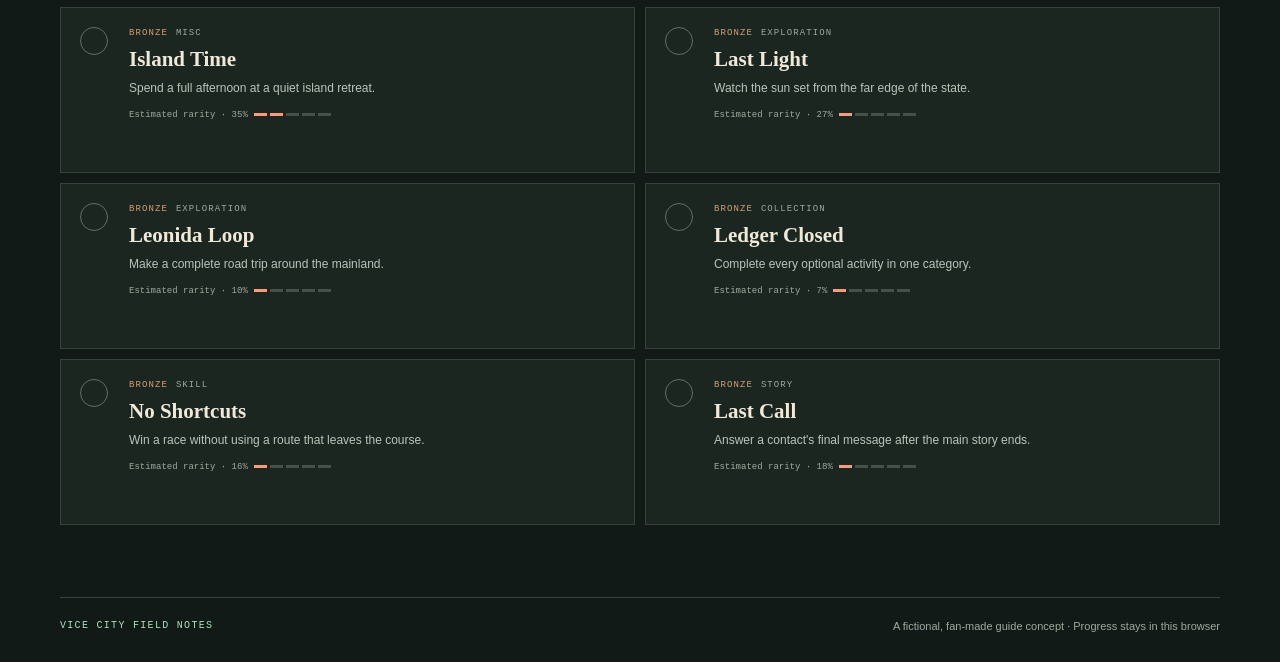
==== commit 977c2953: "Author complete trophy guide entry from scratch Co-authored-by: Copilot <223556219+Copilot@users.nor" ====
--- a/app/index.html
+++ b/app/index.html
@@ -3,66 +3,93 @@
   <head>
     <meta charset="utf-8">
     <meta name="viewport" content="width=device-width, initial-scale=1">
-    <meta name="theme-color" content="#101916">
-    <meta name="description" content="A locally saved, community-made trophy roadmap for exploring Leonida.">
-    <title>Leonida Trophy Atlas</title>
+    <meta name="theme-color" content="#111a17">
+    <meta name="description" content="An offline, fan-made concept checklist for a possible GTA VI trophy journey.">
+    <title>Vice City Field Notes — GTA VI Trophy Guide</title>
     <link rel="stylesheet" href="style.css">
-    <script type="module" src="app.js"></script>
   </head>
   <body>
     <header class="masthead">
-      <a class="wordmark" href="#" aria-label="Leonida Trophy Atlas home"><span class="wordmark-mark">L</span> LEONIDA <span>FIELD NOTES</span></a>
-      <p class="edition">GTA VI · TROPHY ROADMAP</p>
+      <a class="wordmark" href="#" aria-label="Vice City Field Notes home">
+        <span class="wordmark-mark" aria-hidden="true">VC</span>
+        <span>VICE CITY<br><small>FIELD NOTES</small></span>
+      </a>
+      <div class="edition">UNOFFICIAL FAN CONCEPT <span>·</span> OFFLINE GUIDE</div>
     </header>
 
     <main>
       <section class="hero" aria-labelledby="page-title">
         <div class="hero-copy">
-          <p class="eyebrow"><span class="live-dot"></span> YOUR PERSONAL FIELD GUIDE</p>
-          <h1 id="page-title">The long way<br>around <em>Leonida.</em></h1>
-          <p class="intro">A fan-made, speculative checklist for the road ahead. Keep your route, mark the moments, and make the map yours.</p>
-          <a class="jump-link" href="#trophy-list">Explore the trophy atlas <span aria-hidden="true">↓</span></a>
+          <p class="eyebrow">A road map through Leonida</p>
+          <h1 id="page-title">The long way<br>to <em>100%.</em></h1>
+          <p class="intro">Keep your own record of the jobs, drives, discoveries, and close calls that could make a Vice City run memorable.</p>
+          <p class="fiction-note">Community-made trophy ideas. Nothing here is an official Rockstar Games list.</p>
         </div>
-        <div class="hero-art" role="img" aria-label="A graphic sunset over a Florida-inspired coastline">
-          <div class="sun"></div>
-          <div class="coast coast-back"></div>
-          <div class="coast coast-front"></div>
-          <div class="art-label">STATE OF<br>LEONIDA</div>
-          <span class="art-coordinate">LAT 25° 46' N · LONG 80° 12' W</span>
-        </div>
+        <aside class="progress-panel" aria-label="Collection progress">
+          <div class="progress-heading"><span>YOUR FIELD LOG</span><span id="percent">0%</span></div>
+          <div class="progress-track" role="progressbar" aria-label="Trophies earned" aria-valuemin="0" aria-valuemax="100" aria-valuenow="0">
+            <span id="progress-fill"></span>
+          </div>
+          <p><strong id="earned-count">0</strong><span> / </span><span id="total-count">0</span> marked complete</p>
+          <div class="progress-actions">
+            <button id="export" class="quiet-button" type="button">Export log</button>
+            <label class="quiet-button file-button">Import log<input id="import" type="file" accept="application/json,.json"></label>
+          </div>
+          <p id="notice" class="notice" role="status" aria-live="polite"></p>
+        </aside>
       </section>
 
-      <section class="progress-panel" aria-label="Your completion progress">
-        <div class="progress-heading">
-          <div><p class="eyebrow">THE BIG PICTURE</p><h2><span id="earned-count">0</span><span class="count-divider">/</span><span id="total-count">0</span> checked off</h2></div>
-          <p id="progress-message" class="progress-message">Every great story starts somewhere.</p>
+      <section class="guide-section" aria-labelledby="guide-title">
+        <div class="section-heading">
+          <div>
+            <p class="eyebrow">Notes from the road</p>
+            <h2 id="guide-title">Trophy ledger <span id="visible-count"></span></h2>
+          </div>
+          <label class="spoiler-toggle">
+            <input id="spoilers" type="checkbox">
+            <span class="switch" aria-hidden="true"></span>
+            <span>Show story hints</span>
+          </label>
         </div>
-        <div class="progress-track" role="progressbar" aria-label="Trophy completion" aria-valuemin="0" aria-valuemax="100" aria-valuenow="0" id="progress-bar">
-          <span id="progress-fill"></span>
-        </div>
-        <div class="progress-foot"><span>STARTING OUT</span><span id="progress-percent">0%</span><span>LEGEND STATUS</span></div>
-      </section>
 
-      <section class="atlas" id="trophy-list" aria-labelledby="atlas-title">
-        <div class="section-heading">
-          <div><p class="eyebrow">PIN YOUR NEXT MILESTONE</p><h2 id="atlas-title">The trophy atlas</h2></div>
-          <button class="text-button" id="reset-progress" type="button">Clear my marks</button>
-        </div>
-        <div class="toolbar">
-          <label class="search-wrap"><span class="sr-only">Search trophies</span><span aria-hidden="true">⌕</span><input id="search" type="search" placeholder="Search the atlas…" autocomplete="off"></label>
-          <label class="select-wrap"><span class="sr-only">Filter by category</span><select id="type-filter"><option value="all">All categories</option></select></label>
-          <label class="select-wrap"><span class="sr-only">Filter by progress</span><select id="status-filter"><option value="all">All milestones</option><option value="open">Still ahead</option><option value="earned">Checked off</option></select></label>
-          <label class="select-wrap"><span class="sr-only">Sort trophies</span><select id="sort-order"><option value="route">Guide order</option><option value="name">Name A–Z</option><option value="rarity">Rarest first</option></select></label>
-        </div>
-        <div class="list-meta"><p id="result-count" aria-live="polite"></p><div class="legend"><span class="legend-dot"></span> COMMUNITY ESTIMATE</div></div>
-        <div id="cards" class="cards" aria-live="polite"></div>
-        <p id="empty-state" class="empty-state" hidden>No milestones match this route. Try another search or filter.</p>
+        <form class="filters" id="filters">
+          <label class="search-field">
+            <span class="sr-only">Search trophies</span>
+            <span aria-hidden="true">⌕</span>
+            <input id="search" type="search" placeholder="Search the ledger…" autocomplete="off">
+          </label>
+          <label class="select-field">GRADE
+            <select id="grade">
+              <option value="all">All grades</option>
+              <option value="platinum">Platinum</option>
+              <option value="gold">Gold</option>
+              <option value="silver">Silver</option>
+              <option value="bronze">Bronze</option>
+            </select>
+          </label>
+          <label class="select-field">KIND
+            <select id="kind">
+              <option value="all">All kinds</option>
+              <option value="story">Story</option>
+              <option value="exploration">Exploration</option>
+              <option value="skill">Skill</option>
+              <option value="collection">Collection</option>
+              <option value="online">Online</option>
+              <option value="misc">Miscellaneous</option>
+            </select>
+          </label>
+          <button id="clear-filters" class="clear-button" type="button">Clear filters</button>
+        </form>
+
+        <div id="rows" class="trophy-grid" aria-live="polite"></div>
+        <p id="empty-state" class="empty-state" hidden>No notes match those filters. Try another search.</p>
       </section>
     </main>
 
     <footer>
-      <p>Made for curious drivers, not speedrunners.</p>
-      <p>Save data stays in this browser · <span id="save-status">LOCAL CHECKLIST</span></p>
+      <span>VICE CITY FIELD NOTES</span>
+      <span>A fictional, fan-made guide concept · Progress stays in this browser</span>
     </footer>
+    <script type="module" src="app.js"></script>
   </body>
 </html>
--- a/app/style.css
+++ b/app/style.css
@@ -1,131 +1,145 @@
 :root {
-  color-scheme: light;
-  --ink: #17241f;
-  --muted: #64736a;
-  --paper: #f5f4ed;
-  --panel: #fffefa;
-  --line: #dce1d8;
-  --green: #335c49;
-  --lime: #d6ef9e;
-  --orange: #e88751;
-  --mono: 'DM Mono', ui-monospace, monospace;
-  --sans: 'DM Sans', system-ui, sans-serif;
-  --serif: 'Playfair Display', Georgia, serif;
+  color-scheme: dark;
+  --night: #111a17;
+  --panel: #1b2621;
+  --panel-raised: #222f29;
+  --paper: #f0e9d8;
+  --muted: #9eaa9e;
+  --mint: #a7e2bb;
+  --coral: #ff9a79;
+  --line: #35433b;
+  --mono: 'SFMono-Regular', Consolas, 'Liberation Mono', monospace;
+  --sans: 'Avenir Next', Avenir, 'Segoe UI', sans-serif;
+  --serif: 'Iowan Old Style', 'Palatino Linotype', 'Book Antiqua', Georgia, serif;
 }
 
 * { box-sizing: border-box; }
-html { scroll-behavior: smooth; }
-body { margin: 0; background: var(--paper); color: var(--ink); font-family: var(--sans); }
+
+body {
+  margin: 0;
+  min-width: 320px;
+  background:
+    radial-gradient(ellipse at 82% 4%, rgb(78 121 98 / 13%), transparent 32rem),
+    var(--night);
+  color: var(--paper);
+  font-family: var(--sans);
+}
+
 button, input, select { font: inherit; }
-button, a, select { -webkit-tap-highlight-color: transparent; }
-a { color: inherit; }
+button, select, .file-button { cursor: pointer; }
+a { color: inherit; text-decoration: none; }
 
-.masthead, main, footer { width: min(1120px, calc(100% - 48px)); margin-inline: auto; }
-.masthead { display: flex; justify-content: space-between; align-items: center; padding: 25px 0; border-bottom: 1px solid var(--line); }
-.wordmark { display: inline-flex; gap: 9px; align-items: center; color: var(--ink); font: 700 12px var(--mono); letter-spacing: .11em; text-decoration: none; }
-.wordmark > span:last-child { color: var(--muted); font-weight: 400; }
-.wordmark-mark { display: grid; width: 27px; height: 27px; place-items: center; background: var(--green); color: white; font: 700 16px var(--serif); letter-spacing: 0; }
-.edition, .eyebrow, .art-coordinate, .progress-foot, .legend, footer span { font: 500 10px var(--mono); letter-spacing: .11em; }
-.edition { margin: 0; color: var(--muted); }
+.masthead, main, footer {
+  width: min(1160px, calc(100% - 48px));
+  margin-inline: auto;
+}
 
-.hero { position: relative; display: grid; grid-template-columns: 1fr .92fr; min-height: 430px; align-items: center; gap: 48px; padding: 54px 0 52px; }
-.hero-copy { position: relative; z-index: 1; }
-.eyebrow { margin: 0 0 17px; color: var(--green); }
-.live-dot, .legend-dot { display: inline-block; width: 7px; height: 7px; margin-right: 7px; border-radius: 50%; background: var(--orange); vertical-align: 1px; }
+.masthead {
+  height: 82px;
+  display: flex;
+  align-items: center;
+  justify-content: space-between;
+  border-bottom: 1px solid var(--line);
+}
+
+.wordmark { display: flex; align-items: center; gap: 11px; font-size: 11px; font-weight: 700; letter-spacing: .13em; line-height: 1.25; }
+.wordmark small { color: var(--mint); font-family: var(--mono); font-size: 9px; font-weight: 400; letter-spacing: .17em; }
+.wordmark-mark { display: grid; width: 36px; height: 36px; place-items: center; border: 1px solid var(--mint); border-radius: 50%; color: var(--mint); font-family: var(--serif); font-size: 13px; letter-spacing: -.08em; }
+.edition, .eyebrow, .progress-heading, .select-field, footer > span:first-child { font-family: var(--mono); font-size: 10px; letter-spacing: .13em; }
+.edition { color: var(--muted); }
+.edition span { color: var(--coral); padding-inline: 5px; }
+
+.hero { display: grid; grid-template-columns: minmax(0, 1fr) 340px; align-items: end; gap: 70px; padding: 82px 0 76px; }
+.eyebrow { margin: 0 0 18px; color: var(--mint); text-transform: uppercase; }
 h1, h2, p { margin-top: 0; }
-h1 { margin-bottom: 20px; font: 600 clamp(45px, 6vw, 72px)/.99 var(--serif); letter-spacing: -.055em; }
-h1 em { color: var(--green); }
-.intro { max-width: 430px; margin-bottom: 26px; color: var(--muted); font-size: 15px; line-height: 1.7; }
-.jump-link { display: inline-flex; align-items: center; gap: 12px; padding-bottom: 5px; border-bottom: 1px solid var(--green); color: var(--green); font-size: 13px; font-weight: 700; text-decoration: none; }
-.jump-link span { font-size: 18px; }
-.hero-art { position: relative; min-height: 330px; overflow: hidden; background: linear-gradient(160deg, #f1c99b 0%, #f8d7a7 43%, #9eb4a3 43.2%, #547a71 100%); }
-.sun { position: absolute; top: 53px; right: 24%; width: 125px; aspect-ratio: 1; border-radius: 50%; background: #e88653; box-shadow: 0 0 0 17px #e886532b, 0 0 0 38px #e8865314; }
-.coast { position: absolute; right: -12%; bottom: -16%; width: 125%; height: 53%; border-radius: 50% 50% 0 0; transform: rotate(-12deg); }
-.coast-back { bottom: 1%; right: -22%; background: #527d72; }
-.coast-front { right: 9%; bottom: -27%; background: #294d48; transform: rotate(12deg); }
-.art-label { position: absolute; right: 25px; bottom: 27px; color: #fff7e6; font: 700 18px/1.05 var(--mono); letter-spacing: .1em; text-align: right; }
-.art-coordinate { position: absolute; top: 18px; left: 18px; color: #584a3c; font-size: 8px; }
+h1 { margin-bottom: 22px; font-family: var(--serif); font-size: clamp(56px, 8vw, 94px); font-weight: 600; letter-spacing: -.055em; line-height: .96; }
+h1 em { color: var(--coral); font-weight: 600; }
+.intro { max-width: 490px; margin-bottom: 14px; color: #c2cbbc; font-size: 16px; line-height: 1.7; }
+.fiction-note { color: var(--muted); font-size: 12px; }
 
-.progress-panel { padding: 28px 32px 22px; background: var(--green); color: white; }
-.progress-heading { display: flex; justify-content: space-between; align-items: end; gap: 20px; }
-.progress-heading .eyebrow { margin-bottom: 9px; color: var(--lime); }
-.progress-heading h2 { margin: 0; font: 600 25px var(--serif); }
-.count-divider { padding: 0 7px; color: #b2c4b5; font: 400 20px var(--sans); }
-.progress-message { margin: 0 0 4px; color: #d3ddd4; font-size: 12px; }
-.progress-track { height: 7px; margin: 23px 0 9px; overflow: hidden; background: #ffffff2a; }
-.progress-track span { display: block; width: 0; height: 100%; background: var(--lime); transition: width .25s ease; }
-.progress-foot { display: flex; justify-content: space-between; color: #cfdbd0; font-size: 8px; }
-.progress-foot span:nth-child(2) { color: var(--lime); }
+.progress-panel { padding: 24px; background: var(--panel); border: 1px solid var(--line); border-radius: 3px; }
+.progress-heading { display: flex; justify-content: space-between; color: var(--muted); }
+.progress-heading #percent { color: var(--mint); }
+.progress-track { height: 5px; margin: 18px 0 15px; overflow: hidden; background: #39453d; }
+.progress-track span { display: block; width: 0; height: 100%; background: var(--mint); transition: width .25s ease; }
+.progress-panel > p { margin-bottom: 18px; color: var(--muted); font-size: 12px; }
+.progress-panel > p strong { color: var(--paper); font-size: 21px; }
+.progress-actions { display: flex; gap: 18px; }
+.quiet-button, .clear-button { padding: 0; border: 0; background: none; color: var(--mint); font-family: var(--mono); font-size: 11px; }
+.quiet-button:hover, .clear-button:hover { color: var(--paper); }
+.file-button input { position: absolute; width: 1px; height: 1px; overflow: hidden; clip: rect(0, 0, 0, 0); white-space: nowrap; clip-path: inset(50%); }
+.notice { min-height: 14px; margin: 12px 0 0 !important; color: var(--coral) !important; font-size: 11px !important; }
 
-.atlas { padding: 64px 0 72px; }
-.section-heading { display: flex; justify-content: space-between; align-items: end; margin-bottom: 23px; }
-.section-heading .eyebrow { margin-bottom: 9px; }
-.section-heading h2 { margin: 0; font: 600 38px var(--serif); letter-spacing: -.04em; }
-.text-button { padding: 0 0 5px; border: 0; border-bottom: 1px solid var(--line); background: transparent; color: var(--muted); font-size: 12px; cursor: pointer; }
-.text-button:hover { border-color: var(--orange); color: var(--ink); }
-.toolbar { display: grid; grid-template-columns: minmax(200px, 1fr) repeat(3, max-content); gap: 9px; }
-.search-wrap, .select-wrap { display: flex; min-height: 44px; align-items: center; border: 1px solid var(--line); background: var(--panel); }
-.search-wrap { gap: 10px; padding: 0 13px; color: var(--muted); font-size: 20px; }
-.search-wrap input { width: 100%; border: 0; outline: 0; background: transparent; color: var(--ink); font-size: 12px; }
-.search-wrap:focus-within, .select-wrap:focus-within { border-color: var(--green); }
-.select-wrap select { min-width: 142px; height: 42px; padding: 0 30px 0 12px; border: 0; outline: 0; appearance: none; background: transparent; color: var(--ink); font-size: 11px; cursor: pointer; }
-.select-wrap { position: relative; }
-.select-wrap::after { position: absolute; right: 12px; color: var(--muted); content: '⌄'; pointer-events: none; }
-.list-meta { display: flex; justify-content: space-between; align-items: center; padding: 16px 0 12px; }
-.list-meta p { margin: 0; color: var(--muted); font-size: 11px; }
-.legend { color: var(--muted); font-size: 8px; }
-.legend-dot { width: 6px; height: 6px; background: var(--orange); }
-.cards { display: grid; grid-template-columns: repeat(2, minmax(0, 1fr)); gap: 11px; }
-.trophy-card { display: grid; grid-template-columns: 38px 1fr 30px; gap: 14px; align-items: start; min-height: 151px; padding: 18px; border: 1px solid var(--line); background: var(--panel); transition: border-color .2s, transform .2s, opacity .2s; }
-.trophy-card:hover { transform: translateY(-2px); border-color: #9fb3a3; }
-.trophy-card.is-earned { border-color: #b2c8a9; background: #f9fcf2; }
-.trophy-card.is-earned .trophy-name { color: #59715e; text-decoration: line-through; text-decoration-color: #9ab18d; }
-.trophy-index { display: grid; width: 36px; height: 36px; place-items: center; background: #f0eee3; color: var(--green); font: 11px var(--mono); }
-.trophy-body { min-width: 0; }
-.trophy-kicker { display: flex; flex-wrap: wrap; gap: 8px; align-items: center; margin: 1px 0 7px; color: var(--muted); font: 9px var(--mono); letter-spacing: .04em; text-transform: uppercase; }
-.type-tag { color: var(--green); }
-.trophy-name { margin: 0 0 5px; font: 600 19px/1.16 var(--serif); }
-.trophy-description { margin: 0 0 10px; color: #55635b; font-size: 11px; line-height: 1.55; }
-.trophy-hint { margin: 0; padding-top: 9px; border-top: 1px solid #e8ebe4; color: var(--muted); font-size: 10px; line-height: 1.5; }
-.trophy-hint strong { color: var(--ink); font-weight: 700; }
-.mark-button { display: grid; width: 29px; height: 29px; place-items: center; border: 1px solid var(--line); border-radius: 50%; background: transparent; color: transparent; cursor: pointer; }
-.mark-button::before { width: 7px; height: 12px; border: solid currentColor; border-width: 0 2px 2px 0; content: ''; transform: rotate(45deg) translate(-1px, -1px); }
-.mark-button:hover { border-color: var(--green); color: var(--green); }
-.is-earned .mark-button { border-color: var(--green); background: var(--green); color: white; }
-.empty-state { padding: 40px 10px; color: var(--muted); text-align: center; }
-.sr-only { position: absolute; width: 1px; height: 1px; padding: 0; overflow: hidden; clip: rect(0, 0, 0, 0); white-space: nowrap; clip-path: inset(50%); }
+.guide-section { padding-top: 34px; border-top: 1px solid var(--line); }
+.section-heading { display: flex; align-items: end; justify-content: space-between; gap: 20px; margin-bottom: 26px; }
+.section-heading .eyebrow { margin-bottom: 8px; }
+h2 { margin: 0; font-family: var(--serif); font-size: clamp(31px, 4vw, 43px); font-weight: 600; letter-spacing: -.035em; }
+h2 span { color: var(--muted); font-family: var(--mono); font-size: 12px; font-weight: 400; letter-spacing: 0; vertical-align: middle; }
+.spoiler-toggle { display: flex; align-items: center; gap: 9px; color: var(--muted); font-size: 12px; cursor: pointer; }
+.spoiler-toggle input { position: absolute; opacity: 0; }
+.switch { width: 29px; height: 16px; padding: 2px; border: 1px solid #68786b; border-radius: 20px; transition: background .2s; }
+.switch::after { display: block; width: 10px; height: 10px; border-radius: 50%; background: #c0c9bd; content: ''; transition: transform .2s; }
+.spoiler-toggle input:checked + .switch { background: #3b7250; border-color: var(--mint); }
+.spoiler-toggle input:checked + .switch::after { transform: translateX(12px); background: var(--mint); }
+.spoiler-toggle input:focus-visible + .switch { outline: 2px solid var(--coral); outline-offset: 3px; }
 
-footer { display: flex; justify-content: space-between; gap: 20px; padding: 20px 0 29px; border-top: 1px solid var(--line); color: var(--muted); }
-footer p { margin: 0; font-size: 10px; }
-footer span { color: var(--green); font-size: 8px; }
+.filters { display: flex; align-items: center; gap: 12px; margin-bottom: 22px; padding: 12px; background: var(--panel); border: 1px solid var(--line); }
+.search-field { display: flex; flex: 1; align-items: center; gap: 10px; min-width: 150px; color: var(--muted); }
+.search-field > span { font-size: 22px; line-height: 1; }
+.search-field input { width: 100%; padding: 7px 0; border: 0; outline: 0; background: transparent; color: var(--paper); font-size: 13px; }
+.search-field input::placeholder { color: #79867b; }
+.select-field { display: flex; align-items: center; gap: 8px; color: var(--muted); white-space: nowrap; }
+.select-field select { max-width: 125px; padding: 7px 24px 7px 8px; border: 1px solid var(--line); border-radius: 2px; background: var(--panel-raised); color: var(--paper); font-family: var(--sans); font-size: 12px; letter-spacing: 0; }
+.clear-button { padding: 8px; white-space: nowrap; }
+
+.trophy-grid { display: grid; grid-template-columns: repeat(2, minmax(0, 1fr)); gap: 10px; }
+.trophy-card { position: relative; display: grid; grid-template-columns: 35px minmax(0, 1fr); gap: 14px; min-height: 166px; padding: 19px; background: var(--panel); border: 1px solid var(--line); transition: border-color .2s, background .2s; }
+.trophy-card:hover { border-color: #627568; }
+.trophy-card.is-earned { background: #1b2b22; border-color: #466950; }
+.check-control { display: grid; width: 28px; height: 28px; place-items: center; border: 1px solid #607064; border-radius: 50%; background: transparent; color: transparent; }
+.check-control:hover { border-color: var(--mint); }
+.check-control[aria-pressed="true"] { border-color: var(--mint); background: var(--mint); color: var(--night); }
+.check-control:focus-visible, button:focus-visible, select:focus-visible, input:focus-visible { outline: 2px solid var(--coral); outline-offset: 3px; }
+.trophy-topline { display: flex; align-items: center; gap: 8px; margin: 1px 0 9px; }
+.grade-badge, .kind-label { font-family: var(--mono); font-size: 9px; letter-spacing: .12em; text-transform: uppercase; }
+.grade-badge { color: var(--mint); }
+.grade-platinum { color: #d9e8ff; }
+.grade-gold { color: #f2cf79; }
+.grade-silver { color: #c4d2d2; }
+.grade-bronze { color: #d89c76; }
+.kind-label { color: var(--muted); }
+.trophy-name { margin: 0 0 7px; color: var(--paper); font-family: var(--serif); font-size: 21px; font-weight: 600; line-height: 1.18; }
+.trophy-description { margin: 0 0 13px; color: #bac4b9; font-size: 12px; line-height: 1.55; }
+.hint { margin: 0; padding-top: 11px; border-top: 1px solid var(--line); color: var(--mint); font-size: 11px; line-height: 1.5; }
+.hint strong { margin-right: 5px; color: var(--muted); font-family: var(--mono); font-size: 9px; font-weight: 400; letter-spacing: .11em; }
+.rarity { margin-top: 12px; color: var(--muted); font-family: var(--mono); font-size: 9px; }
+.rarity-meter { display: inline-flex; gap: 3px; margin-left: 6px; vertical-align: middle; }
+.rarity-meter i { width: 13px; height: 3px; background: #435148; }
+.rarity-meter i.filled { background: var(--coral); }
+.empty-state { padding: 45px 16px; border: 1px dashed var(--line); color: var(--muted); text-align: center; }
+.sr-only { position: absolute; width: 1px; height: 1px; padding: 0; margin: -1px; overflow: hidden; clip: rect(0, 0, 0, 0); white-space: nowrap; border: 0; }
+
+footer { display: flex; justify-content: space-between; gap: 20px; margin-top: 72px; padding: 22px 0 30px; border-top: 1px solid var(--line); color: var(--muted); font-size: 11px; }
+footer > span:first-child { color: var(--mint); }
 
 @media (max-width: 760px) {
   .masthead, main, footer { width: min(100% - 32px, 560px); }
-  .masthead { padding: 18px 0; }
-  .edition { font-size: 8px; }
-  .hero { grid-template-columns: 1fr; gap: 28px; min-height: 0; padding: 48px 0 30px; }
-  .hero-art { min-height: 245px; }
-  .sun { top: 37px; width: 92px; }
-  .progress-panel { padding: 23px 20px 18px; }
-  .progress-heading { align-items: start; flex-direction: column; gap: 8px; }
-  .progress-message { margin: 0; }
-  .atlas { padding: 48px 0; }
-  .section-heading h2 { font-size: 32px; }
-  .toolbar { grid-template-columns: 1fr 1fr; }
-  .search-wrap { grid-column: 1 / -1; }
-  .select-wrap select { width: 100%; min-width: 0; }
-  .cards { grid-template-columns: 1fr; }
+  .edition { max-width: 130px; font-size: 8px; text-align: right; }
+  .hero { grid-template-columns: 1fr; gap: 28px; padding: 56px 0; }
+  .progress-panel { max-width: none; }
+  .filters { flex-wrap: wrap; }
+  .search-field { flex-basis: 100%; }
+  .select-field { flex: 1; justify-content: space-between; }
+  .select-field select { max-width: 150px; }
+  .clear-button { margin-left: auto; }
+  .trophy-grid { grid-template-columns: 1fr; }
 }
 
-@media (max-width: 400px) {
-  .masthead, main, footer { width: calc(100% - 24px); }
-  .edition { max-width: 100px; text-align: right; line-height: 1.5; }
-  .section-heading h2 { font-size: 29px; }
-  .trophy-card { grid-template-columns: 31px 1fr 25px; gap: 10px; padding: 14px 12px; }
-  .trophy-index { width: 30px; height: 30px; font-size: 9px; }
-  .trophy-name { font-size: 17px; }
-  .mark-button { width: 26px; height: 26px; }
-  footer { flex-direction: column; gap: 8px; }
+@media (max-width: 430px) {
+  .section-heading { align-items: start; flex-direction: column; }
+  .trophy-card { gap: 9px; padding: 15px; }
+  .select-field { flex-basis: 100%; }
+  footer { flex-direction: column; }
 }
 
 @media (prefers-reduced-motion: reduce) {
